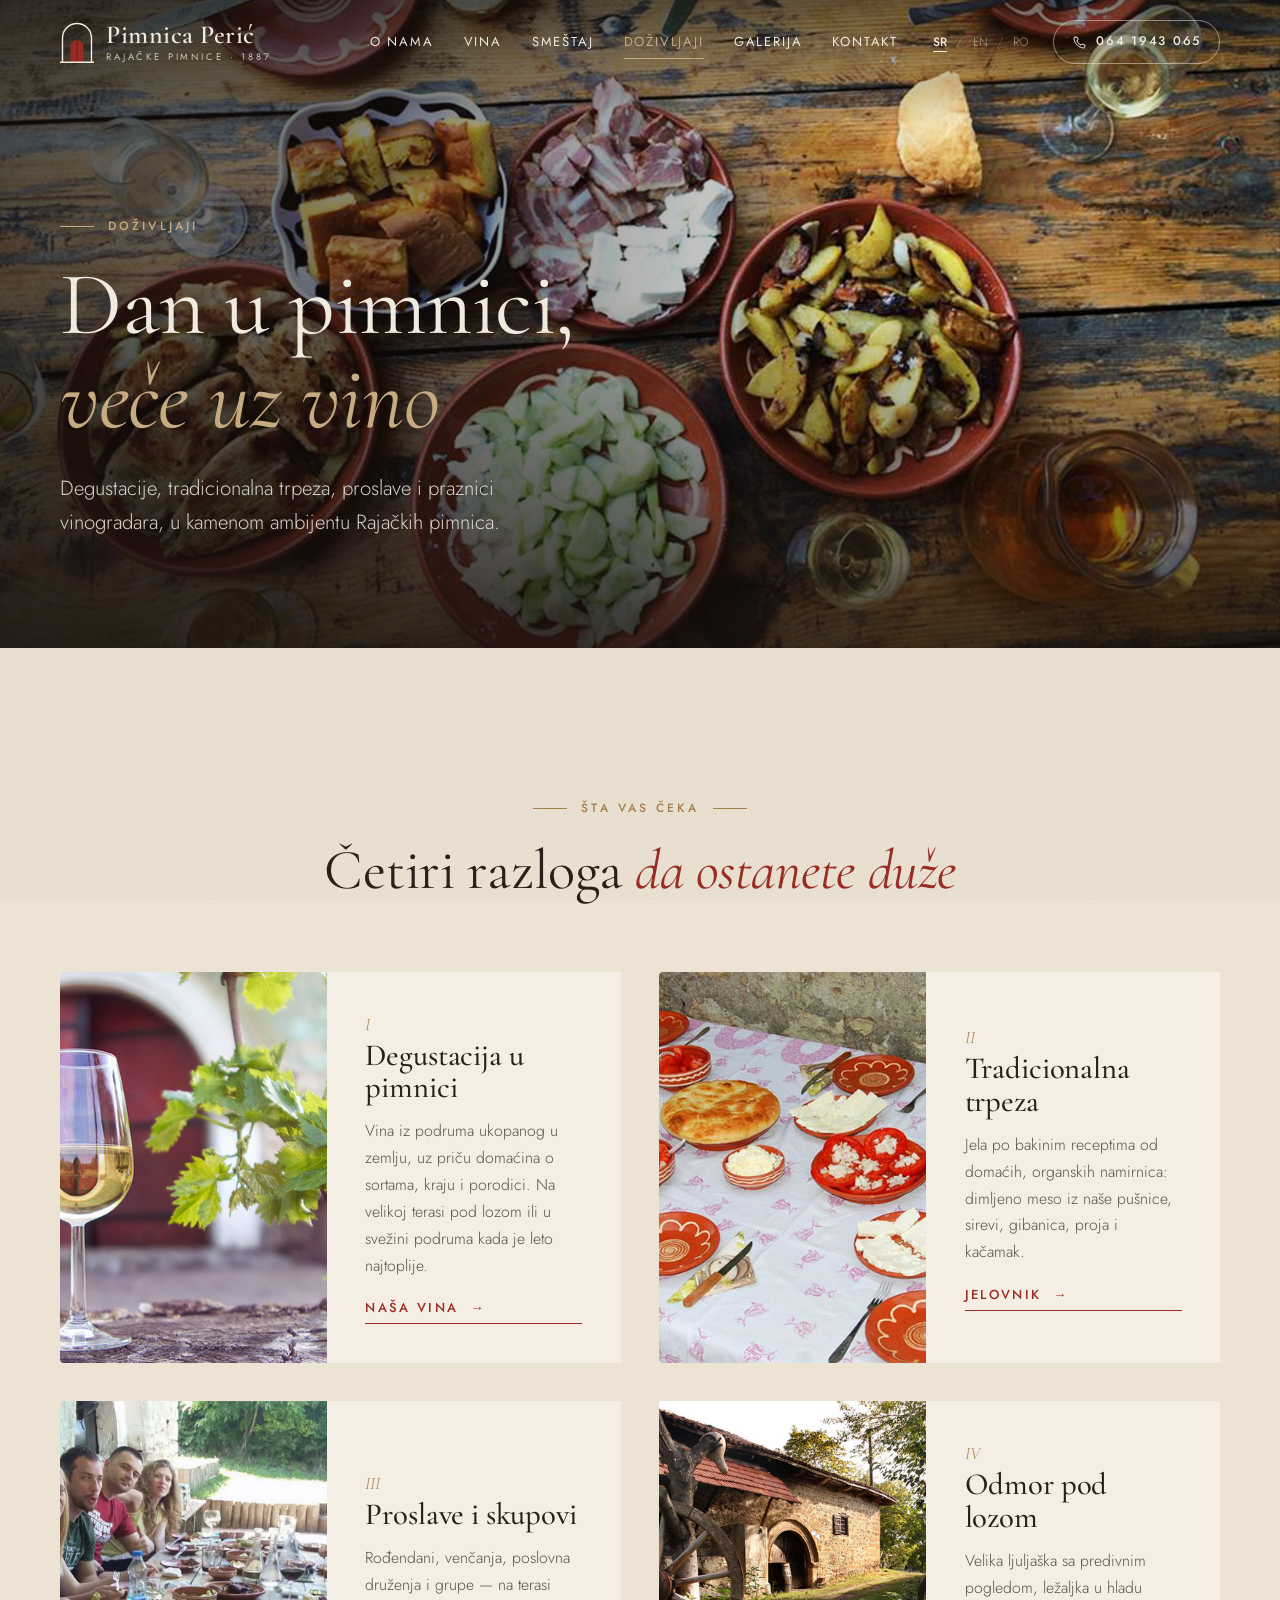
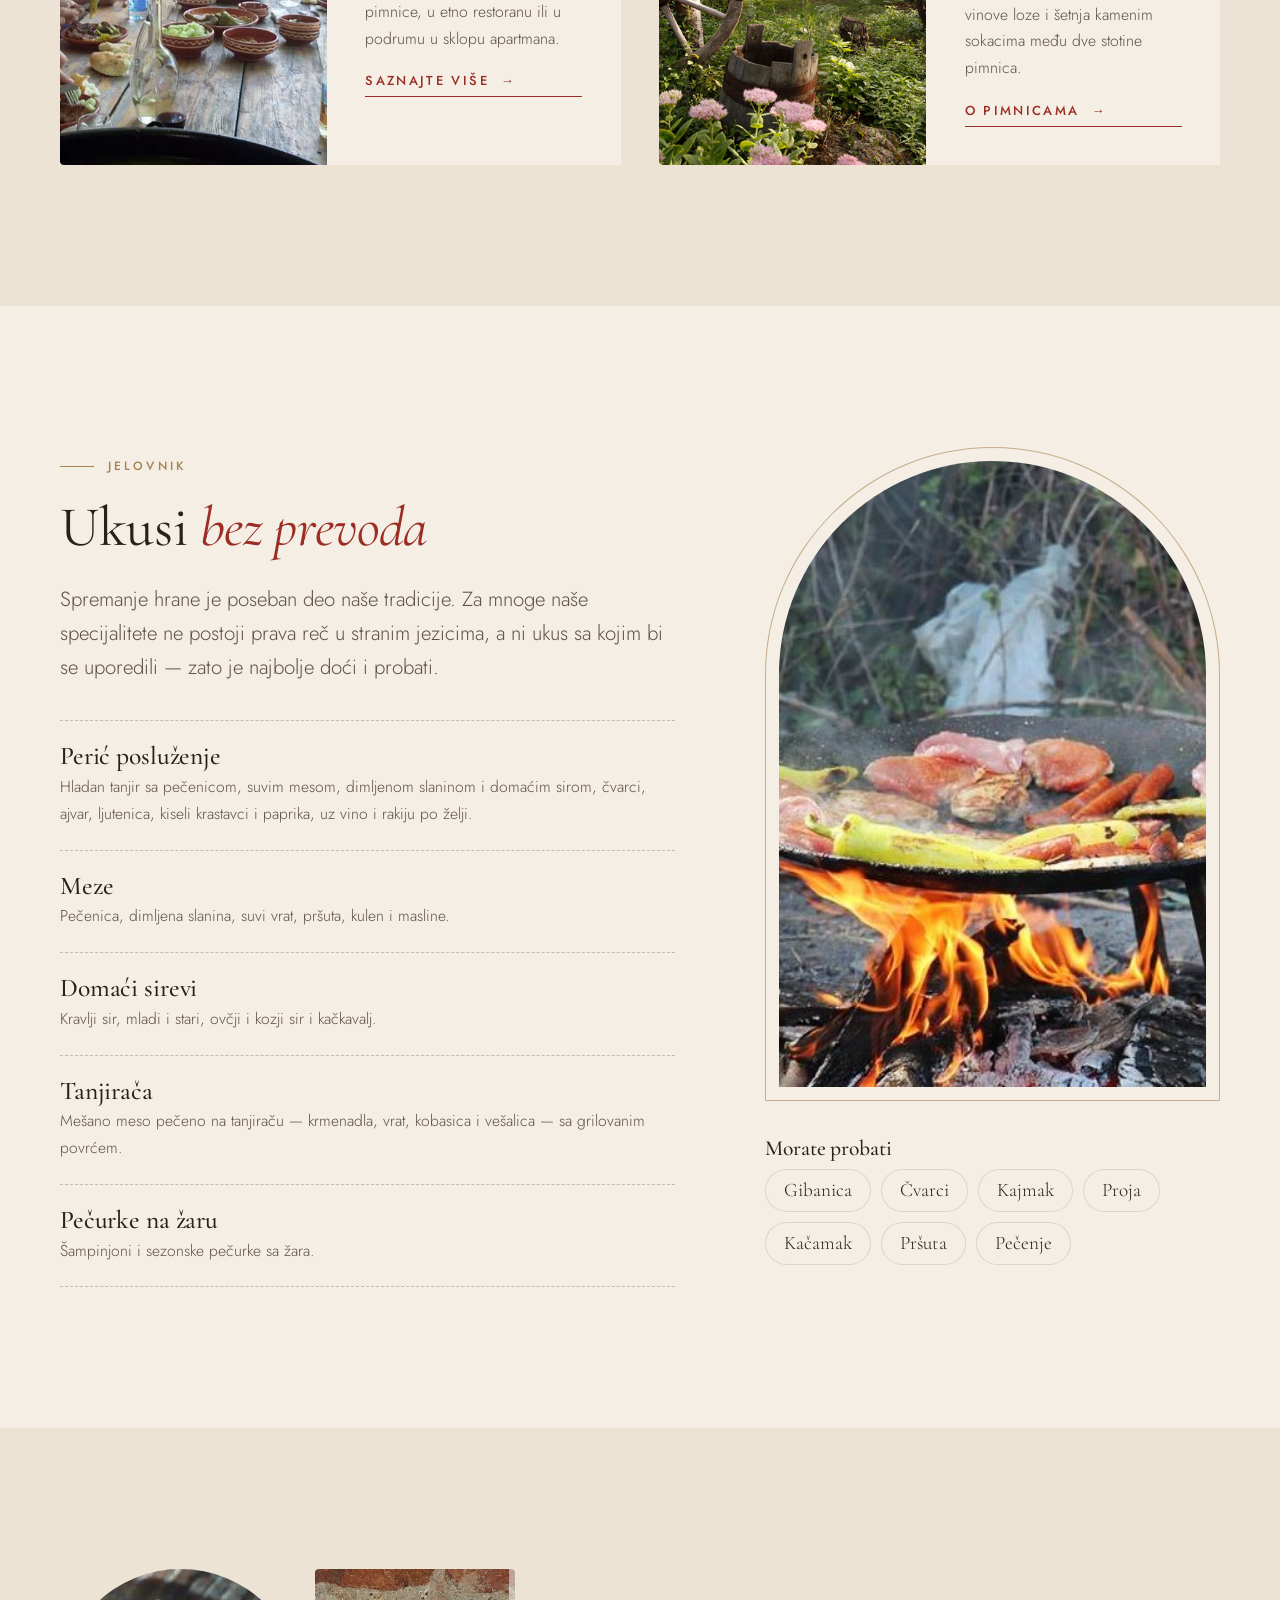
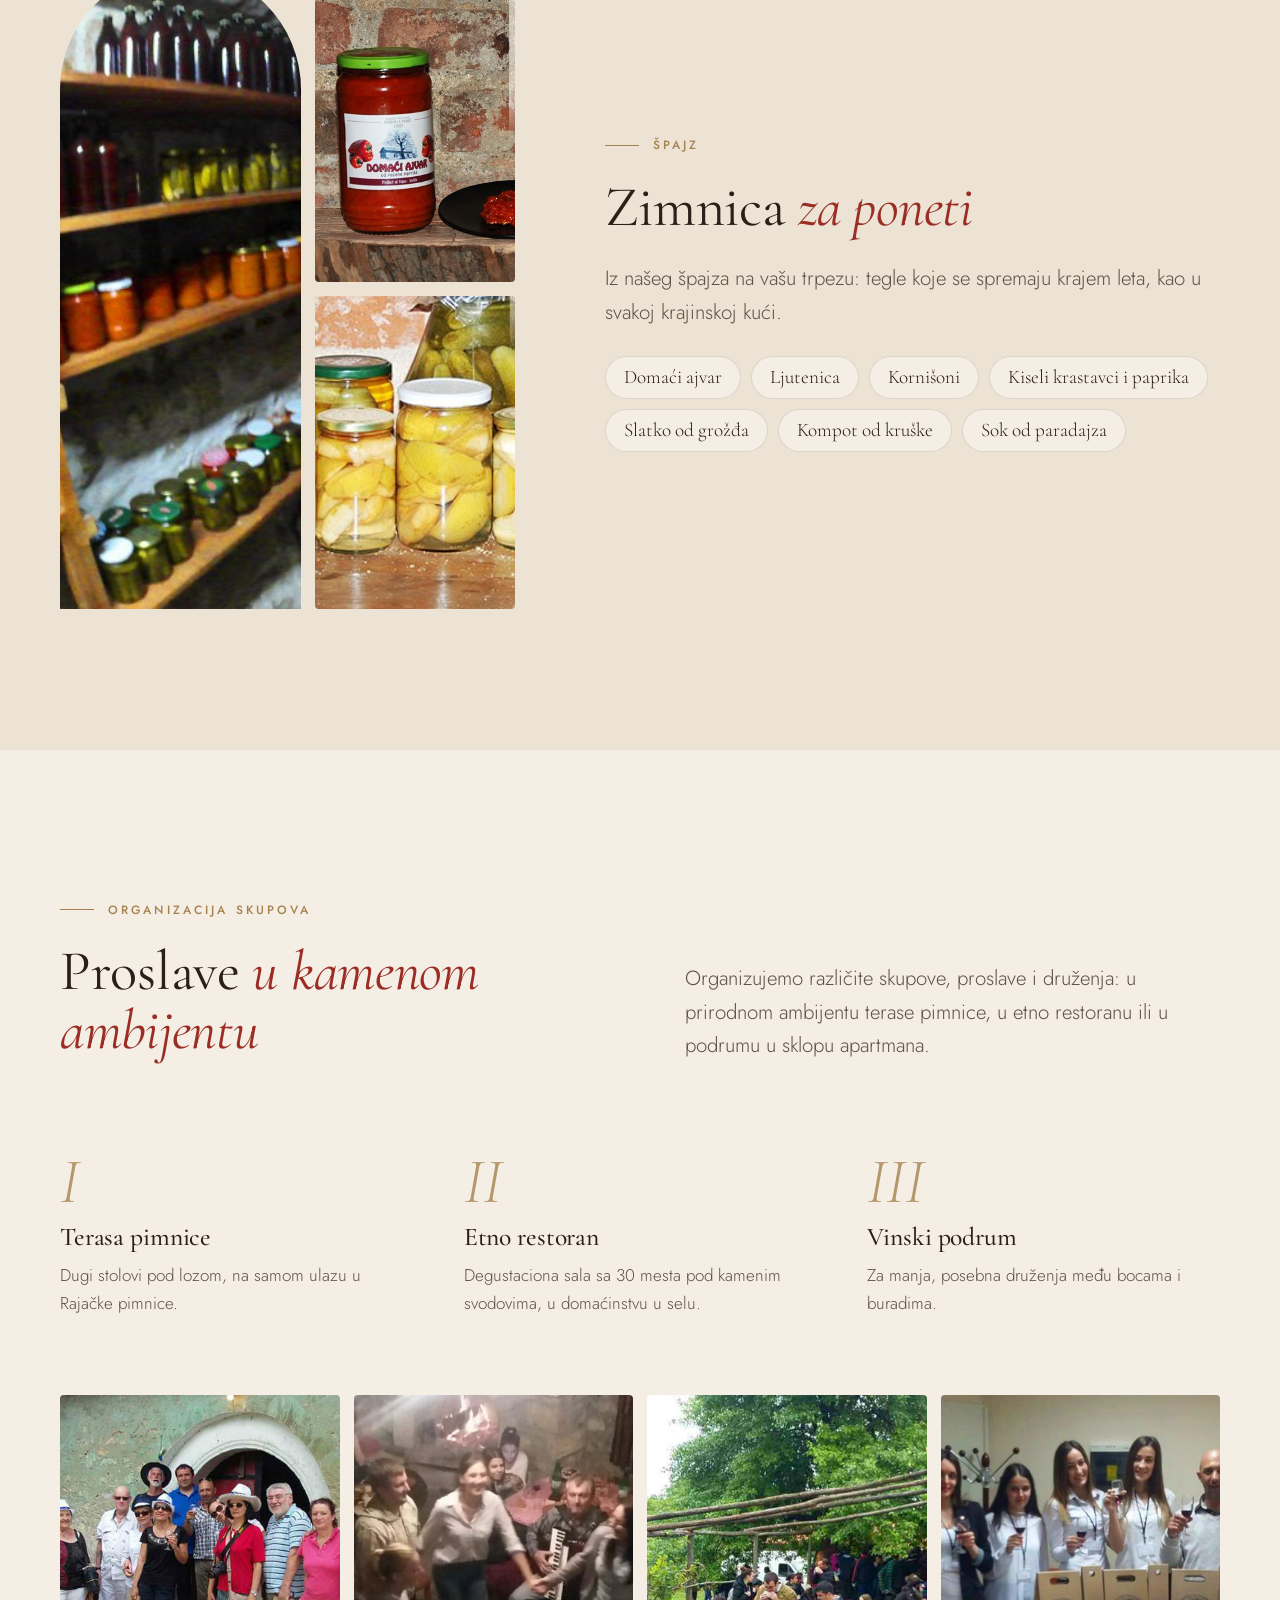
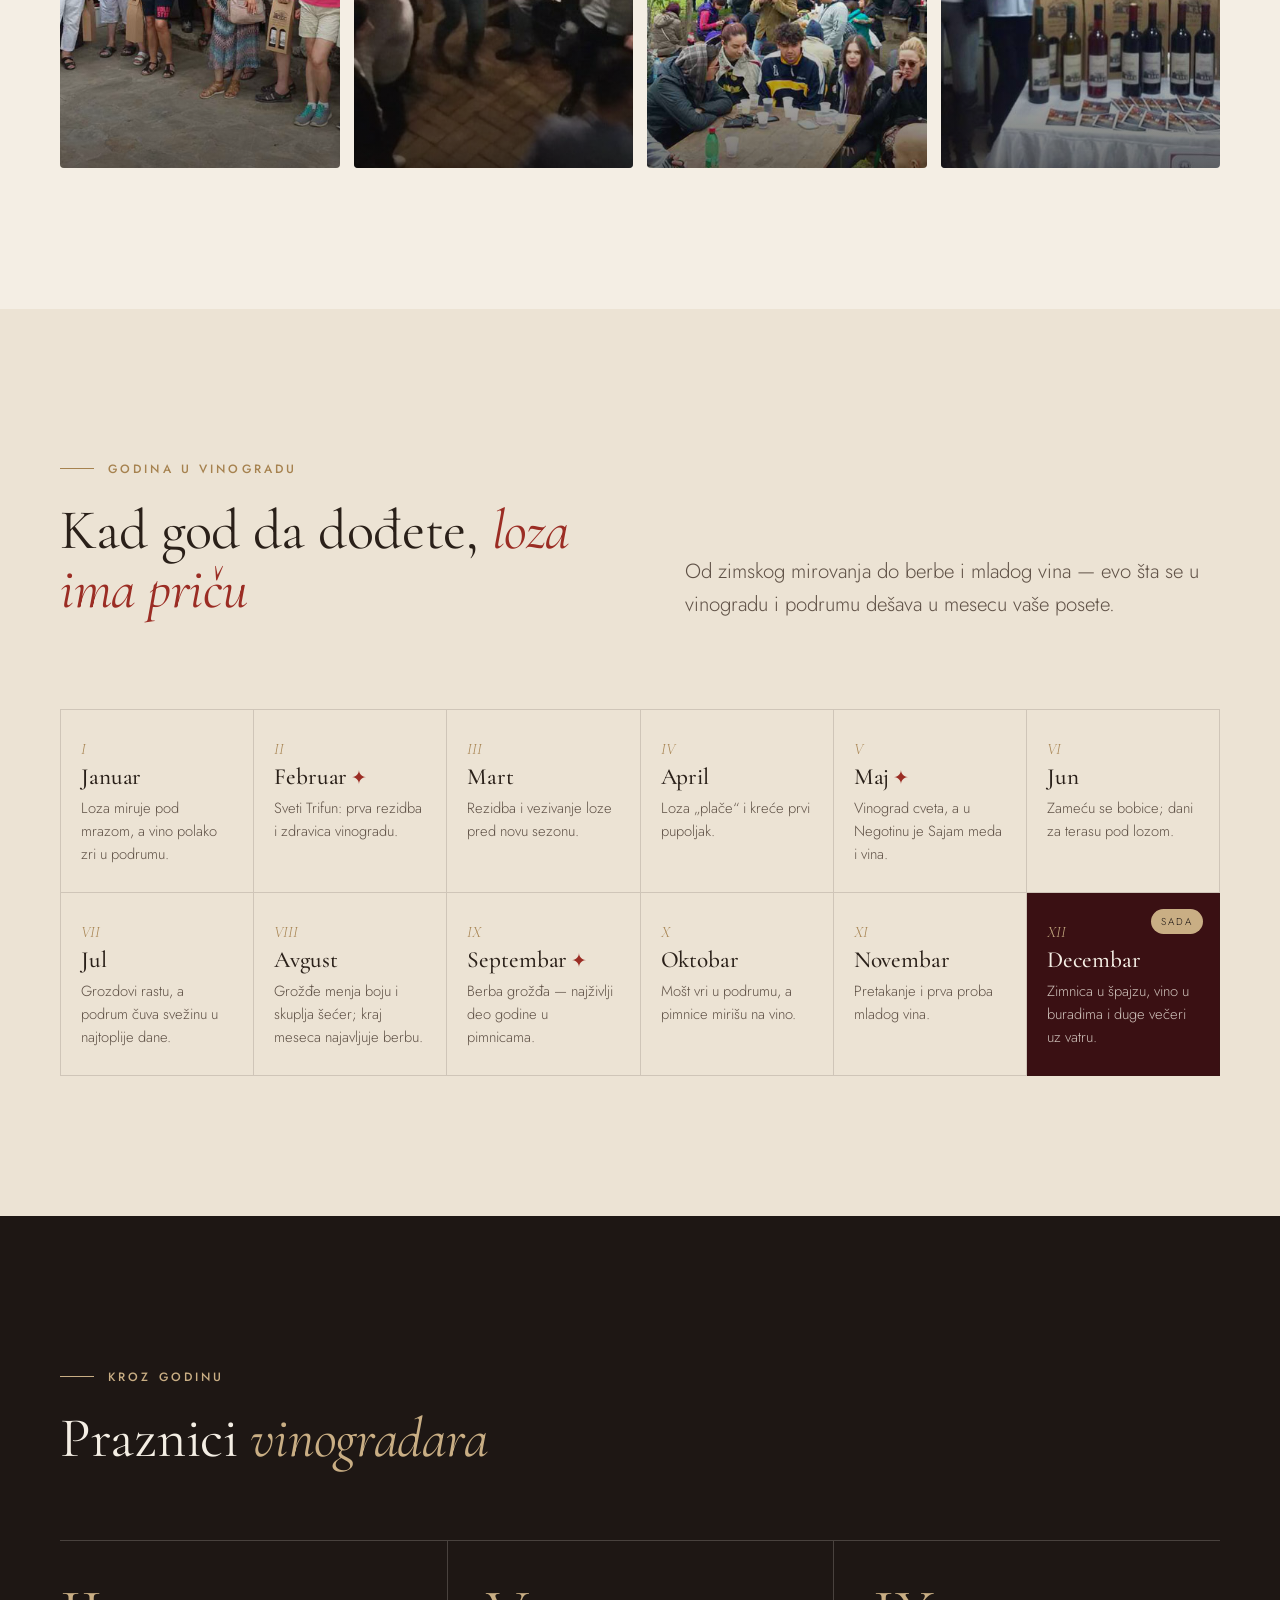
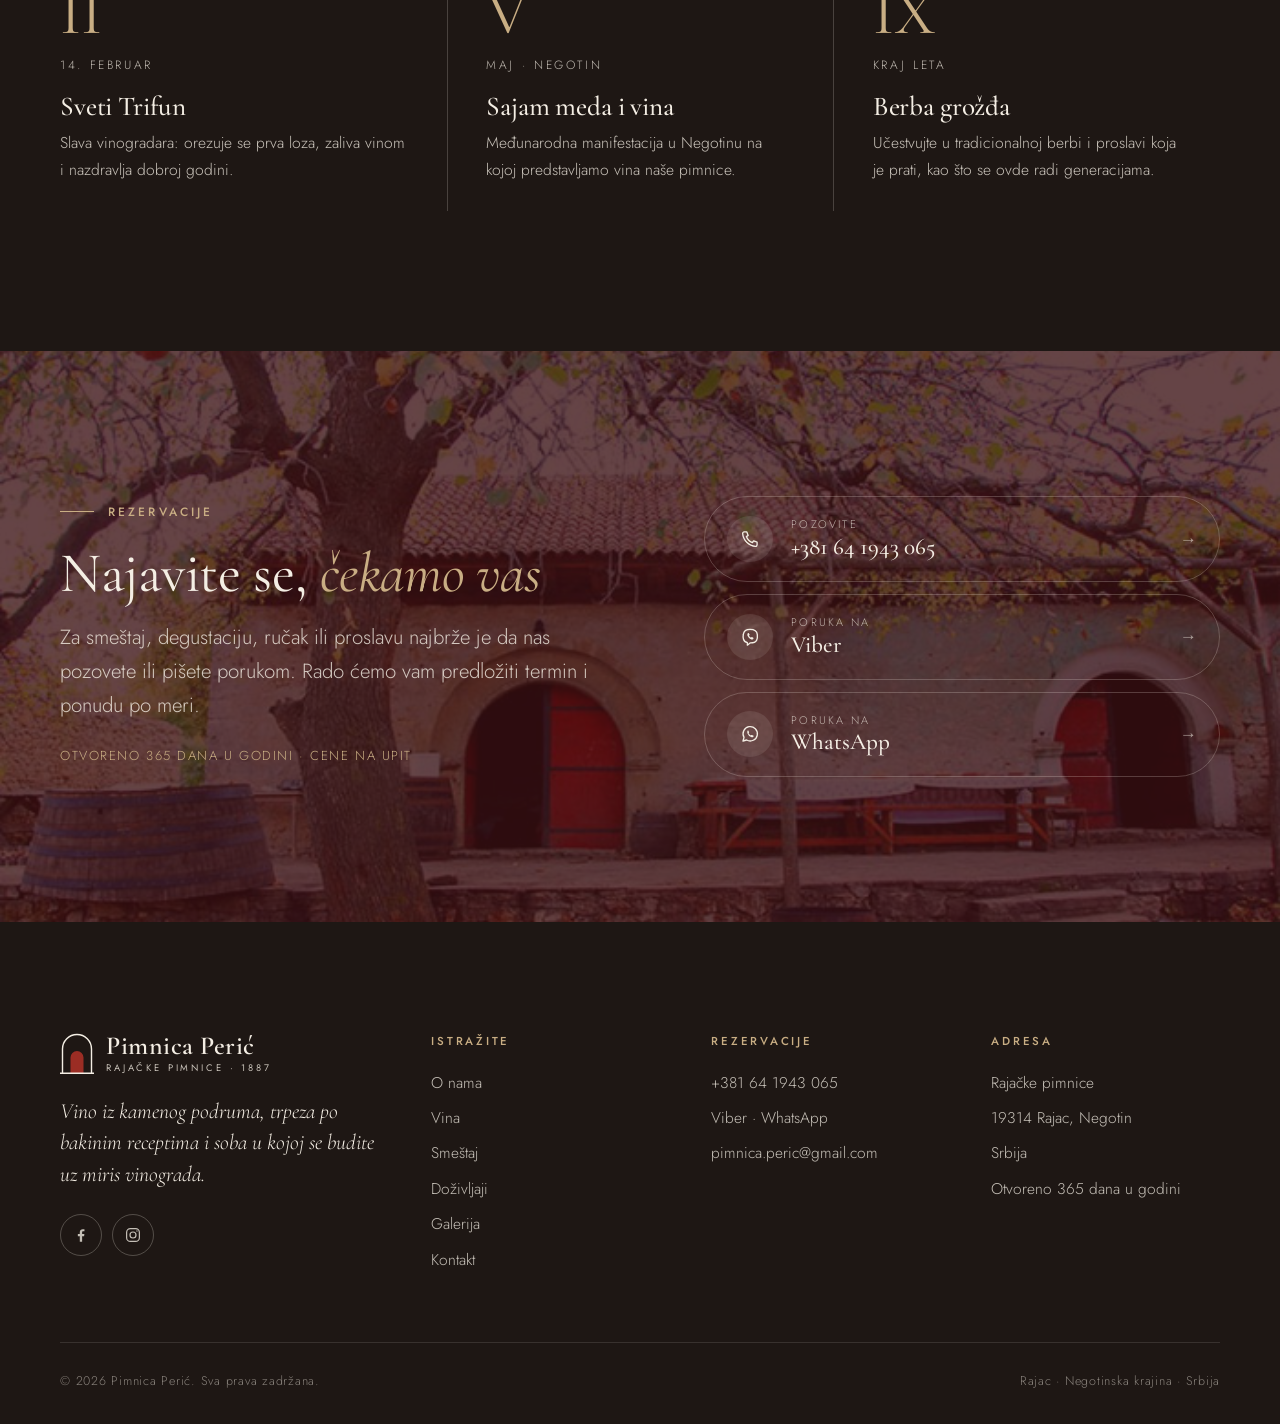
==== dozivljaji.html @ 25c51761 "Add files via upload" ====
<!doctype html>
<html lang="sr-Latn">
<head>
<meta charset="utf-8">
<meta name="robots" content="noindex, nofollow">
<meta name="viewport" content="width=device-width, initial-scale=1">
<title data-i="t.exp">Doživljaji — Pimnica Perić | Degustacije, trpeza i proslave</title>
<meta name="description" content="Degustacije vina u Rajačkim pimnicama, tradicionalna jela po bakinim receptima, domaća zimnica, proslave i praznici vinogradara u pimnici Perić.">
<link rel="icon" href="favicon.svg" type="image/svg+xml">
<link rel="preconnect" href="https://fonts.googleapis.com">
<link rel="preconnect" href="https://fonts.gstatic.com" crossorigin>
<link href="https://fonts.googleapis.com/css2?family=Cormorant+Garamond:ital,wght@0,400;0,500;0,600;1,400;1,500&family=Jost:wght@300;400;500&display=swap" rel="stylesheet">
<link rel="stylesheet" href="style.css">
</head>
<body>
<!-- @header -->
<script>try{if(!sessionStorage.getItem('pp-intro')&&!/[?&]shot\b/.test(location.search)&&!matchMedia('(prefers-reduced-motion: reduce)').matches){document.documentElement.classList.add('intro');sessionStorage.setItem('pp-intro','1')}}catch(e){}</script>
<div class="intro-screen" aria-hidden="true">
  <div class="intro-mark">
    <div class="intro-door"><span class="leaf l"></span><span class="leaf r"></span></div>
    <svg class="intro-arch" viewBox="0 0 190 240"><path pathLength="1" d="M8 240V103a87 87 0 0 1 174 0v137"/><line pathLength="1" x1="-14" y1="240" x2="204" y2="240"/></svg>
  </div>
  <div class="intro-text"><b>Pimnica Perić</b><span>Rajac · 1887</span></div>
</div>
<header class="site-header" id="top">
  <div class="wrap header-inner">
    <a class="logo" href="index.html" aria-label="Pimnica Perić">
      <svg viewBox="0 0 34 42" aria-hidden="true"><path d="M2.5 41V17a14.5 14.5 0 0 1 29 0v24" fill="none" stroke="currentColor" stroke-width="1.4"/><path d="M10.5 41V25.5a6.5 6.5 0 0 1 13 0V41Z" fill="#9B2D24"/><path d="M17 19v22" stroke="#3A1013" stroke-width=".8" opacity=".6"/><path d="M0 41.3h34" stroke="currentColor" stroke-width="1.4"/></svg>
      <span class="logo-text"><span class="logo-name">Pimnica Perić</span><span class="logo-sub" data-i="logo.sub">Rajačke pimnice · 1887</span></span>
    </a>
    <nav class="nav" id="nav" aria-label="Glavna navigacija">
      <a href="o-nama.html" data-i="nav.about">O nama</a>
      <a href="vina.html" data-i="nav.wines">Vina</a>
      <a href="smestaj.html" data-i="nav.stay">Smeštaj</a>
      <a href="dozivljaji.html" aria-current="page" data-i="nav.exp">Doživljaji</a>
      <a href="galerija.html" data-i="nav.gallery">Galerija</a>
      <a href="kontakt.html" data-i="nav.contact">Kontakt</a>
    </nav>
    <div class="header-tools">
      <div class="lang" role="group" aria-label="Jezik / Language / Limba">
        <button type="button" data-lang="sr" aria-pressed="true">SR</button><span>/</span><button type="button" data-lang="en" aria-pressed="false">EN</button><span>/</span><button type="button" data-lang="ro" aria-pressed="false">RO</button>
      </div>
      <a class="header-call" href="tel:+381641943065"><svg aria-hidden="true"><use href="icons.svg#phone"/></svg><span class="txt">064 1943 065</span></a>
    </div>
    <button class="burger" type="button" aria-label="Meni" aria-expanded="false" aria-controls="nav"><span></span></button>
  </div>
</header>
<!-- /@header -->

<main>
  <section class="hero page-hero">
    <div class="hero-media"><img src="trpeza.jpg" alt="Trpeza sa domaćim jelima na drvenom stolu" data-i-alt="alt.table"></div>
    <div class="wrap hero-content">
      <span class="eyebrow" data-i="d.eyebrow">Doživljaji</span>
      <h1 data-i="d.title">Dan u pimnici, <em>veče uz vino</em></h1>
      <p class="lead" data-i="d.lead">Degustacije, tradicionalna trpeza, proslave i praznici vinogradara, u kamenom ambijentu Rajačkih pimnica.</p>
    </div>
  </section>

  <!-- četiri doživljaja -->
  <section class="section bg-paper">
    <div class="wrap">
      <div class="section-head center reveal">
        <span class="eyebrow center" data-i="d.x.eyebrow">Šta vas čeka</span>
        <h2 data-i="d.x.title">Četiri razloga <em>da ostanete duže</em></h2>
      </div>
      <div class="exp-grid">
        <article class="exp reveal">
          <div class="img-card"><img src="galerija-08.jpg" alt="Čaša belog vina ispred crvenih vrata pimnice" data-i-alt="alt.glass" loading="lazy"></div>
          <div class="exp-body">
            <span class="room-num">I</span>
            <h3 data-i="d.e1.t">Degustacija u pimnici</h3>
            <p data-i="d.e1.d">Vina iz podruma ukopanog u zemlju, uz priču domaćina o sortama, kraju i porodici. Na velikoj terasi pod lozom ili u svežini podruma kada je leto najtoplije.</p>
            <a class="link-arrow" href="vina.html" data-i="d.e1.l">Naša vina</a>
          </div>
        </article>
        <article class="exp reveal d1">
          <div class="img-card"><img src="galerija-04.jpg" alt="Sto sa domaćim specijalitetima" data-i-alt="alt.table" loading="lazy"></div>
          <div class="exp-body">
            <span class="room-num">II</span>
            <h3 data-i="d.e2.t">Tradicionalna trpeza</h3>
            <p data-i="d.e2.d">Jela po bakinim receptima od domaćih, organskih namirnica: dimljeno meso iz naše pušnice, sirevi, gibanica, proja i kačamak.</p>
            <a class="link-arrow" href="#trpeza" data-i="d.e2.l">Jelovnik</a>
          </div>
        </article>
        <article class="exp reveal">
          <div class="img-card"><img src="skupovi-06.jpg" alt="Društvo za dugim stolom u pimnici" data-i-alt="alt.group" loading="lazy"></div>
          <div class="exp-body">
            <span class="room-num">III</span>
            <h3 data-i="d.e3.t">Proslave i skupovi</h3>
            <p data-i="d.e3.d">Rođendani, venčanja, poslovna druženja i grupe — na terasi pimnice, u etno restoranu ili u podrumu u sklopu apartmana.</p>
            <a class="link-arrow" href="#skupovi" data-i="d.e3.l">Saznajte više</a>
          </div>
        </article>
        <article class="exp reveal d1">
          <div class="img-card"><img src="pimnice-08.jpg" alt="Staro točko ispred kamene pimnice" data-i-alt="alt.pim8" loading="lazy"></div>
          <div class="exp-body">
            <span class="room-num">IV</span>
            <h3 data-i="d.e4.t">Odmor pod lozom</h3>
            <p data-i="d.e4.d">Velika ljuljaška sa predivnim pogledom, ležaljka u hladu vinove loze i šetnja kamenim sokacima među dve stotine pimnica.</p>
            <a class="link-arrow" href="o-nama.html#pimnice" data-i="d.e4.l">O pimnicama</a>
          </div>
        </article>
      </div>
    </div>
  </section>

  <!-- jelovnik -->
  <section class="section" id="trpeza">
    <div class="wrap split wide-left" style="align-items:start">
      <div class="reveal">
        <span class="eyebrow" data-i="d.m.eyebrow">Jelovnik</span>
        <h2 data-i="d.m.title">Ukusi <em>bez prevoda</em></h2>
        <p class="lead" data-i="d.m.lead">Spremanje hrane je poseban deo naše tradicije. Za mnoge naše specijalitete ne postoji prava reč u stranim jezicima, a ni ukus sa kojim bi se uporedili — zato je najbolje doći i probati.</p>
        <div class="menu-list" style="margin-top: 36px">
          <div class="menu-item"><h4 data-i="d.m1.t">Perić posluženje</h4><p data-i="d.m1.d">Hladan tanjir sa pečenicom, suvim mesom, dimljenom slaninom i domaćim sirom, čvarci, ajvar, ljutenica, kiseli krastavci i paprika, uz vino i rakiju po želji.</p></div>
          <div class="menu-item"><h4 data-i="d.m2.t">Meze</h4><p data-i="d.m2.d">Pečenica, dimljena slanina, suvi vrat, pršuta, kulen i masline.</p></div>
          <div class="menu-item"><h4 data-i="d.m3.t">Domaći sirevi</h4><p data-i="d.m3.d">Kravlji sir, mladi i stari, ovčji i kozji sir i kačkavalj.</p></div>
          <div class="menu-item"><h4 data-i="d.m4.t">Tanjirača</h4><p data-i="d.m4.d">Mešano meso pečeno na tanjiraču — krmenadla, vrat, kobasica i vešalica — sa grilovanim povrćem.</p></div>
          <div class="menu-item"><h4 data-i="d.m5.t">Pečurke na žaru</h4><p data-i="d.m5.d">Šampinjoni i sezonske pečurke sa žara.</p></div>
        </div>
      </div>
      <div class="reveal d1">
        <div class="arch-frame"><div class="arch ratio-tall"><img src="jelo-tanjiraca.jpg" alt="Meso na tanjiraču iznad vatre" data-i-alt="alt.tanj" loading="lazy"></div></div>
        <h4 style="margin-top: 36px" data-i="d.must">Morate probati</h4>
        <div class="chips">
          <span class="chip">Gibanica</span><span class="chip">Čvarci</span><span class="chip">Kajmak</span><span class="chip">Proja</span><span class="chip">Kačamak</span><span class="chip">Pršuta</span><span class="chip" data-i="d.roast">Pečenje</span>
        </div>
      </div>
    </div>
  </section>

  <!-- špajz -->
  <section class="section bg-paper" id="spajz">
    <div class="wrap split wide-right">
      <div class="mosaic reveal">
        <div class="arch"><img src="spajz.jpg" alt="Police špajza sa teglama zimnice" data-i-alt="alt.spajz" loading="lazy"></div>
        <div class="img-card"><img src="ajvar.jpg" alt="Tegla domaćeg ajvara" data-i-alt="alt.ajvar" loading="lazy"></div>
        <div class="img-card"><img src="zimnica.jpg" alt="Tegle zimnice" data-i-alt="alt.zimnica" loading="lazy" style="object-position: 30% center"></div>
      </div>
      <div class="reveal d1">
        <span class="eyebrow" data-i="d.s.eyebrow">Špajz</span>
        <h2 data-i="d.s.title">Zimnica <em>za poneti</em></h2>
        <p class="lead" data-i="d.s.lead">Iz našeg špajza na vašu trpezu: tegle koje se spremaju krajem leta, kao u svakoj krajinskoj kući.</p>
        <div class="chips" style="margin-top: 26px">
          <span class="chip" data-i="d.z1">Domaći ajvar</span>
          <span class="chip" data-i="d.z2">Ljutenica</span>
          <span class="chip" data-i="d.z3">Kornišoni</span>
          <span class="chip" data-i="d.z4">Kiseli krastavci i paprika</span>
          <span class="chip" data-i="d.z5">Slatko od grožđa</span>
          <span class="chip" data-i="d.z6">Kompot od kruške</span>
          <span class="chip" data-i="d.z7">Sok od paradajza</span>
        </div>
      </div>
    </div>
  </section>

  <!-- skupovi -->
  <section class="section" id="skupovi">
    <div class="wrap">
      <div class="split" style="align-items:end; margin-bottom: clamp(44px,5vw,70px)">
        <div class="reveal">
          <span class="eyebrow" data-i="d.k.eyebrow">Organizacija skupova</span>
          <h2 data-i="d.k.title">Proslave <em>u kamenom ambijentu</em></h2>
        </div>
        <p class="lead reveal d1" data-i="d.k.lead">Organizujemo različite skupove, proslave i druženja: u prirodnom ambijentu terase pimnice, u etno restoranu ili u podrumu u sklopu apartmana.</p>
      </div>
      <div class="reasons">
        <div class="reason reveal"><div class="n">I</div><h4 data-i="d.k1.t">Terasa pimnice</h4><p data-i="d.k1.d">Dugi stolovi pod lozom, na samom ulazu u Rajačke pimnice.</p></div>
        <div class="reason reveal d1"><div class="n">II</div><h4 data-i="d.k2.t">Etno restoran</h4><p data-i="d.k2.d">Degustaciona sala sa 30 mesta pod kamenim svodovima, u domaćinstvu u selu.</p></div>
        <div class="reason reveal d2"><div class="n">III</div><h4 data-i="d.k3.t">Vinski podrum</h4><p data-i="d.k3.d">Za manja, posebna druženja među bocama i buradima.</p></div>
      </div>
      <div class="dish-grid strip4 reveal" style="margin-top: clamp(50px,6vw,80px)">
        <div class="dish"><div class="img-card"><img src="skupovi-03.jpg" alt="Grupa gostiju ispred pimnice" data-i-alt="alt.group" loading="lazy"></div></div>
        <div class="dish"><div class="img-card"><img src="skupovi-04.jpg" alt="Veselje uz muziku" data-i-alt="alt.music" loading="lazy"></div></div>
        <div class="dish"><div class="img-card"><img src="skupovi-05.jpg" alt="Druženje u dvorištu pimnice" data-i-alt="alt.group" loading="lazy"></div></div>
        <div class="dish"><div class="img-card"><img src="galerija-11.jpg" alt="Prezentacija vina pimnice Perić" data-i-alt="alt.promo" loading="lazy"></div></div>
      </div>
    </div>
  </section>

  <!-- godina u vinogradu -->
  <section class="section bg-paper" id="godina">
    <div class="wrap">
      <div class="split" style="align-items:end; margin-bottom: clamp(40px,5vw,64px)">
        <div class="reveal">
          <span class="eyebrow" data-i="y.eyebrow">Godina u vinogradu</span>
          <h2 data-i="y.title">Kad god da dođete, <em>loza ima priču</em></h2>
        </div>
        <p class="lead reveal d1" data-i="y.lead">Od zimskog mirovanja do berbe i mladog vina — evo šta se u vinogradu i podrumu dešava u mesecu vaše posete.</p>
      </div>
      <ol class="year reveal" style="list-style:none; margin:0; padding:0">
        <li class="month" data-m="1"><span class="m-num">I</span><i class="now-tag" data-i="y.now">Sada</i><h4 data-i="y.m1">Januar</h4><p data-i="y.t1">Loza miruje pod mrazom, a vino polako zri u podrumu.</p></li>
        <li class="month fest" data-m="2"><span class="m-num">II</span><i class="now-tag" data-i="y.now">Sada</i><h4 data-i="y.m2">Februar</h4><p data-i="y.t2">Sveti Trifun: prva rezidba i zdravica vinogradu.</p></li>
        <li class="month" data-m="3"><span class="m-num">III</span><i class="now-tag" data-i="y.now">Sada</i><h4 data-i="y.m3">Mart</h4><p data-i="y.t3">Rezidba i vezivanje loze pred novu sezonu.</p></li>
        <li class="month" data-m="4"><span class="m-num">IV</span><i class="now-tag" data-i="y.now">Sada</i><h4 data-i="y.m4">April</h4><p data-i="y.t4">Loza „plače“ i kreće prvi pupoljak.</p></li>
        <li class="month fest" data-m="5"><span class="m-num">V</span><i class="now-tag" data-i="y.now">Sada</i><h4 data-i="y.m5">Maj</h4><p data-i="y.t5">Vinograd cveta, a u Negotinu je Sajam meda i vina.</p></li>
        <li class="month" data-m="6"><span class="m-num">VI</span><i class="now-tag" data-i="y.now">Sada</i><h4 data-i="y.m6">Jun</h4><p data-i="y.t6">Zameću se bobice; dani za terasu pod lozom.</p></li>
        <li class="month" data-m="7"><span class="m-num">VII</span><i class="now-tag" data-i="y.now">Sada</i><h4 data-i="y.m7">Jul</h4><p data-i="y.t7">Grozdovi rastu, a podrum čuva svežinu u najtoplije dane.</p></li>
        <li class="month" data-m="8"><span class="m-num">VIII</span><i class="now-tag" data-i="y.now">Sada</i><h4 data-i="y.m8">Avgust</h4><p data-i="y.t8">Grožđe menja boju i skuplja šećer; kraj meseca najavljuje berbu.</p></li>
        <li class="month fest" data-m="9"><span class="m-num">IX</span><i class="now-tag" data-i="y.now">Sada</i><h4 data-i="y.m9">Septembar</h4><p data-i="y.t9">Berba grožđa — najživlji deo godine u pimnicama.</p></li>
        <li class="month" data-m="10"><span class="m-num">X</span><i class="now-tag" data-i="y.now">Sada</i><h4 data-i="y.m10">Oktobar</h4><p data-i="y.t10">Mošt vri u podrumu, a pimnice mirišu na vino.</p></li>
        <li class="month" data-m="11"><span class="m-num">XI</span><i class="now-tag" data-i="y.now">Sada</i><h4 data-i="y.m11">Novembar</h4><p data-i="y.t11">Pretakanje i prva proba mladog vina.</p></li>
        <li class="month" data-m="12"><span class="m-num">XII</span><i class="now-tag" data-i="y.now">Sada</i><h4 data-i="y.m12">Decembar</h4><p data-i="y.t12">Zimnica u špajzu, vino u buradima i duge večeri uz vatru.</p></li>
      </ol>
    </div>
  </section>

  <!-- kalendar -->
  <section class="section bg-night on-dark">
    <div class="wrap">
      <div class="section-head reveal">
        <span class="eyebrow" data-i="c.eyebrow">Kroz godinu</span>
        <h2 data-i="c.title">Praznici <em>vinogradara</em></h2>
      </div>
      <div class="calendar reveal d1">
        <div class="cal-item"><div class="cal-date">II</div><span class="cal-month" data-i="c.m1">14. februar</span><h4 data-i="c.t1">Sveti Trifun</h4><p data-i="c.d1">Slava vinogradara: orezuje se prva loza, zaliva vinom i nazdravlja dobroj godini.</p></div>
        <div class="cal-item"><div class="cal-date">V</div><span class="cal-month" data-i="c.m2">Maj · Negotin</span><h4 data-i="c.t2">Sajam meda i vina</h4><p data-i="c.d2">Međunarodna manifestacija u Negotinu na kojoj predstavljamo vina naše pimnice.</p></div>
        <div class="cal-item"><div class="cal-date">IX</div><span class="cal-month" data-i="c.m3">Kraj leta</span><h4 data-i="c.t3">Berba grožđa</h4><p data-i="c.d3">Učestvujte u tradicionalnoj berbi i proslavi koja je prati, kao što se ovde radi generacijama.</p></div>
      </div>
    </div>
  </section>

  <section class="section cta on-dark" id="rezervacija">
    <div class="cta-bg"><img src="galerija-03.jpg" alt="" loading="lazy"></div>
    <div class="wrap cta-inner">
      <div class="reveal">
        <span class="eyebrow" data-i="r.eyebrow">Rezervacije</span>
        <h2 data-i="r.title">Najavite se, <em>čekamo vas</em></h2>
        <p class="lead" data-i="r.lead">Za smeštaj, degustaciju, ručak ili proslavu najbrže je da nas pozovete ili pišete porukom. Rado ćemo vam predložiti termin i ponudu po meri.</p>
        <p class="note" data-i="r.note">Otvoreno 365 dana u godini · Cene na upit</p>
      </div>
      <div class="contact-cards reveal d1">
        <a class="ccard" href="tel:+381641943065"><span class="ic"><svg aria-hidden="true"><use href="icons.svg#phone"/></svg></span><span><small data-i="r.c1">Pozovite</small><b>+381 64 1943 065</b></span><span class="arr">→</span></a>
        <a class="ccard" href="viber://chat?number=%2B381641943065"><span class="ic"><svg aria-hidden="true"><use href="icons.svg#viber"/></svg></span><span><small data-i="r.c2">Poruka na</small><b>Viber</b></span><span class="arr">→</span></a>
        <a class="ccard" href="https://wa.me/381641943065" target="_blank" rel="noopener"><span class="ic"><svg aria-hidden="true"><use href="icons.svg#whatsapp"/></svg></span><span><small data-i="r.c2">Poruka na</small><b>WhatsApp</b></span><span class="arr">→</span></a>
      </div>
    </div>
  </section>
</main>

<!-- @footer -->
<footer class="site-footer">
  <div class="wrap">
    <div class="footer-top">
      <div>
        <a class="logo" href="index.html" aria-label="Pimnica Perić">
          <svg viewBox="0 0 34 42" aria-hidden="true"><path d="M2.5 41V17a14.5 14.5 0 0 1 29 0v24" fill="none" stroke="currentColor" stroke-width="1.4"/><path d="M10.5 41V25.5a6.5 6.5 0 0 1 13 0V41Z" fill="#9B2D24"/><path d="M0 41.3h34" stroke="currentColor" stroke-width="1.4"/></svg>
          <span class="logo-text"><span class="logo-name">Pimnica Perić</span><span class="logo-sub" data-i="logo.sub">Rajačke pimnice · 1887</span></span>
        </a>
        <p class="footer-claim" data-i="f.claim">Vino iz kamenog podruma, trpeza po bakinim receptima i soba u kojoj se budite uz miris vinograda.</p>
        <div class="socials">
          <a href="https://www.facebook.com/Rajačko-vinogorje-Pimnica-Perić-1439563833025537" target="_blank" rel="noopener" aria-label="Facebook"><svg aria-hidden="true"><use href="icons.svg#facebook"/></svg></a>
          <a href="https://www.instagram.com/pimnica_peric_zeljko/" target="_blank" rel="noopener" aria-label="Instagram"><svg aria-hidden="true"><use href="icons.svg#instagram"/></svg></a>
        </div>
      </div>
      <div>
        <h5 data-i="f.explore">Istražite</h5>
        <ul>
          <li><a href="o-nama.html" data-i="nav.about">O nama</a></li>
          <li><a href="vina.html" data-i="nav.wines">Vina</a></li>
          <li><a href="smestaj.html" data-i="nav.stay">Smeštaj</a></li>
          <li><a href="dozivljaji.html" data-i="nav.exp">Doživljaji</a></li>
          <li><a href="galerija.html" data-i="nav.gallery">Galerija</a></li>
          <li><a href="kontakt.html" data-i="nav.contact">Kontakt</a></li>
        </ul>
      </div>
      <div>
        <h5 data-i="f.book">Rezervacije</h5>
        <ul>
          <li><a href="tel:+381641943065">+381 64 1943 065</a></li>
          <li><a href="viber://chat?number=%2B381641943065">Viber</a> · <a href="https://wa.me/381641943065" target="_blank" rel="noopener">WhatsApp</a></li>
          <li><a href="mailto:pimnica.peric@gmail.com">pimnica.peric@gmail.com</a></li>
        </ul>
      </div>
      <div>
        <h5 data-i="f.address">Adresa</h5>
        <ul>
          <li data-i="f.addr1">Rajačke pimnice</li>
          <li>19314 Rajac, Negotin</li>
          <li data-i="f.country">Srbija</li>
          <li data-i="f.open">Otvoreno 365 dana u godini</li>
        </ul>
      </div>
    </div>
    <div class="footer-bottom">
      <span>© <span data-year>2026</span> Pimnica Perić. <span data-i="f.rights">Sva prava zadržana.</span></span>
      <span data-i="f.tag">Rajac · Negotinska krajina · Srbija</span>
    </div>
  </div>
</footer>

<div class="mobile-bar" aria-label="Brzi kontakt">
  <a href="tel:+381641943065"><svg aria-hidden="true"><use href="icons.svg#phone"/></svg><span data-i="m.call">Pozovi</span></a>
  <a href="viber://chat?number=%2B381641943065"><svg aria-hidden="true"><use href="icons.svg#viber"/></svg>Viber</a>
  <a href="https://wa.me/381641943065" target="_blank" rel="noopener"><svg aria-hidden="true"><use href="icons.svg#whatsapp"/></svg>WhatsApp</a>
</div>
<!-- /@footer -->
<script src="i18n.js"></script>
<script src="app.js"></script>
</body>
</html>
---- style.css ----
/* =========================================================
   Pimnica Perić — "Kamen i zemlja"
   Topla rustična elegancija: krem, kamen, terakota, bordo.
   Motiv: kameni luk i crvena vrata pimnice.
   ========================================================= */

:root {
  --cream: #F4EEE4;
  --paper: #ECE3D4;
  --stone: #D9CDB9;
  --stone-dark: #B9A98F;
  --ink: #2A2019;
  --ink-soft: #5F5146;
  --ink-mute: #8A7B6D;
  --wine: #5E1A1F;
  --wine-deep: #3A1013;
  --door: #9B2D24;          /* crvena vrata pimnice */
  --terra: #B0592F;
  --gold: #A6824F;
  --gold-soft: #C9AE84;
  --moss: #56613F;
  --night: #1E1714;

  --serif: "Cormorant Garamond", "Cormorant", Georgia, "Times New Roman", serif;
  --sans: "Jost", "Helvetica Neue", Arial, sans-serif;

  --wrap: 1240px;
  --gutter: clamp(16px, 4vw, 40px);
  --radius: 4px;
  --ease: cubic-bezier(.22, .61, .36, 1);
  --header-h: 84px;
}

*, *::before, *::after { box-sizing: border-box; }
html { -webkit-text-size-adjust: 100%; scroll-behavior: smooth; }
body {
  margin: 0;
  background: var(--cream);
  color: var(--ink);
  font-family: var(--sans);
  font-weight: 300;
  font-size: 17px;
  line-height: 1.7;
  -webkit-font-smoothing: antialiased;
  overflow-x: hidden;
}
/* fina zrnasta tekstura papira / kamena */
body::before {
  content: "";
  position: fixed; inset: 0;
  pointer-events: none;
  z-index: 100;
  opacity: .07;
  mix-blend-mode: multiply;
  background-image: url("data:image/svg+xml,%3Csvg xmlns='http://www.w3.org/2000/svg' width='220' height='220'%3E%3Cfilter id='n'%3E%3CfeTurbulence type='fractalNoise' baseFrequency='.85' numOctaves='3' stitchTiles='stitch'/%3E%3CfeColorMatrix values='0 0 0 0 .3 0 0 0 0 .22 0 0 0 0 .15 0 0 0 1 0'/%3E%3C/filter%3E%3Crect width='100%25' height='100%25' filter='url(%23n)'/%3E%3C/svg%3E");
}

img { max-width: 100%; display: block; }
a { color: inherit; text-decoration: none; }
p { margin: 0 0 1.1em; }
ul { margin: 0; padding: 0; list-style: none; }
::selection { background: var(--door); color: var(--cream); }

.wrap { width: 100%; max-width: var(--wrap); margin: 0 auto; padding: 0 var(--gutter); }
.wrap-narrow { max-width: 860px; }

/* ---------- tipografija ---------- */
h1, h2, h3, h4 {
  font-family: var(--serif);
  font-weight: 500;
  line-height: 1.05;
  letter-spacing: -.005em;
  margin: 0 0 .45em;
  color: inherit;
}
h1 { font-size: clamp(2.9rem, 7vw, 6.2rem); font-weight: 400; }
h2 { font-size: clamp(2.2rem, 4.4vw, 3.6rem); font-weight: 400; }
h3 { font-size: clamp(1.6rem, 2.4vw, 2.1rem); }
h4 { font-size: 1.35rem; }
em, .it { font-family: var(--serif); font-style: italic; }
h1 em, h2 em { color: var(--door); font-weight: 400; }
.on-dark h1 em, .on-dark h2 em { color: var(--gold-soft); }

.eyebrow {
  display: inline-flex; align-items: center; gap: 14px;
  font-family: var(--sans);
  font-size: 12px; font-weight: 500;
  letter-spacing: .26em; text-transform: uppercase;
  color: var(--gold);
  margin-bottom: 22px;
}
.eyebrow::before { content: ""; width: 34px; height: 1px; background: currentColor; }
.eyebrow.center { justify-content: center; }
.eyebrow.center::after { content: ""; width: 34px; height: 1px; background: currentColor; }

.lead { font-size: clamp(1.1rem, 1.6vw, 1.3rem); line-height: 1.65; color: var(--ink-soft); }
.serif-lead { font-family: var(--serif); font-size: clamp(1.45rem, 2.4vw, 1.95rem); line-height: 1.4; color: var(--ink); font-weight: 400; }
.muted { color: var(--ink-soft); }
.center { text-align: center; }

/* ornament: linija + romb */
.ornament { display: flex; align-items: center; justify-content: center; gap: 14px; color: var(--gold); margin: 28px auto; }
.ornament::before, .ornament::after { content: ""; height: 1px; width: 64px; background: currentColor; opacity: .7; }
.ornament i { width: 7px; height: 7px; border: 1px solid currentColor; transform: rotate(45deg); }

/* ---------- dugmad ---------- */
.btn {
  display: inline-flex; align-items: center; justify-content: center; gap: 10px;
  padding: 15px 28px;
  font-family: var(--sans); font-size: 13px; font-weight: 500;
  letter-spacing: .18em; text-transform: uppercase;
  background: var(--door); color: var(--cream);
  border: 1px solid var(--door);
  border-radius: 999px;
  cursor: pointer;
  transition: background .35s var(--ease), color .35s var(--ease), border-color .35s var(--ease), transform .35s var(--ease);
}
.btn:hover { background: var(--wine); border-color: var(--wine); }
.btn svg { width: 17px; height: 17px; flex: none; }
.btn-ghost { background: transparent; color: var(--ink); border-color: rgba(42,32,25,.35); }
.btn-ghost:hover { background: var(--ink); color: var(--cream); border-color: var(--ink); }
.btn-light { background: var(--cream); color: var(--ink); border-color: var(--cream); }
.btn-light:hover { background: transparent; color: var(--cream); }
.btn-outline-light { background: transparent; color: var(--cream); border-color: rgba(244,238,228,.55); }
.btn-outline-light:hover { background: var(--cream); color: var(--ink); border-color: var(--cream); }

.link-arrow {
  display: inline-flex; align-items: center; gap: 12px;
  font-size: 13px; font-weight: 500; letter-spacing: .18em; text-transform: uppercase;
  color: var(--door);
  border-bottom: 1px solid currentColor; padding-bottom: 4px;
  transition: gap .35s var(--ease);
}
.link-arrow:hover { gap: 18px; }
.link-arrow::after { content: "→"; font-family: var(--sans); letter-spacing: 0; }

/* ---------- header ---------- */
.site-header {
  position: fixed; top: 0; left: 0; right: 0;
  z-index: 50;
  height: var(--header-h);
  color: var(--cream);
  transition: background .4s var(--ease), color .4s var(--ease), box-shadow .4s var(--ease), height .4s var(--ease);
}
.site-header::before {
  content: ""; position: absolute; inset: 0 0 -40px;
  background: linear-gradient(rgba(20,14,10,.55), transparent);
  pointer-events: none; transition: opacity .4s;
}
.site-header.is-solid {
  background: rgba(244,238,228,.94);
  -webkit-backdrop-filter: blur(10px); backdrop-filter: blur(10px);
  color: var(--ink);
  box-shadow: 0 1px 0 rgba(42,32,25,.1);
  --header-h: 70px;
}
.site-header.is-solid::before { opacity: 0; }
.header-inner { position: relative; height: 100%; display: flex; align-items: center; gap: 28px; }

.logo { display: flex; align-items: center; gap: 12px; line-height: 1; flex: none; }
.logo svg { width: 34px; height: 42px; flex: none; }
.logo-text { display: flex; flex-direction: column; gap: 5px; }
.logo-name { font-family: var(--serif); font-size: 26px; font-weight: 600; letter-spacing: .02em; }
.logo-sub { font-size: 9.5px; letter-spacing: .3em; text-transform: uppercase; opacity: .8; font-weight: 400; }

.nav { margin-left: auto; display: flex; align-items: center; gap: 30px; }
.nav a {
  position: relative;
  font-size: 13px; font-weight: 400; letter-spacing: .14em; text-transform: uppercase;
  padding: 6px 0;
}
.nav a::after {
  content: ""; position: absolute; left: 0; right: 0; bottom: 0; height: 1px;
  background: currentColor; transform: scaleX(0); transform-origin: left;
  transition: transform .4s var(--ease);
}
.nav a:hover::after, .nav a[aria-current="page"]::after { transform: scaleX(1); }
.nav a[aria-current="page"] { color: var(--gold-soft); }
.site-header.is-solid .nav a[aria-current="page"] { color: var(--door); }

.header-tools { display: flex; align-items: center; gap: 18px; }
.lang { display: flex; align-items: center; gap: 2px; font-size: 12px; letter-spacing: .12em; }
.lang button {
  background: none; border: 0; color: inherit; cursor: pointer;
  font: inherit; padding: 6px 7px; opacity: .55; transition: opacity .25s;
}
.lang button:hover { opacity: .9; }
.lang button[aria-pressed="true"] { opacity: 1; font-weight: 500; text-decoration: underline; text-underline-offset: 5px; }
.lang span { opacity: .35; }

.header-call {
  display: inline-flex; align-items: center; gap: 9px;
  font-size: 12.5px; font-weight: 500; letter-spacing: .14em; text-transform: uppercase;
  padding: 10px 18px; border-radius: 999px;
  border: 1px solid rgba(244,238,228,.5);
  transition: background .3s, color .3s, border-color .3s;
}
.header-call svg { width: 15px; height: 15px; }
.header-call:hover { background: var(--cream); color: var(--ink); border-color: var(--cream); }
.site-header.is-solid .header-call { border-color: var(--door); background: var(--door); color: var(--cream); }
.site-header.is-solid .header-call:hover { background: var(--wine); border-color: var(--wine); }

.burger {
  display: none; margin-left: auto;
  width: 44px; height: 44px; border: 0; background: none; color: inherit; cursor: pointer;
  position: relative;
}
.burger span, .burger::before, .burger::after {
  content: ""; position: absolute; left: 11px; right: 11px; height: 1.5px; background: currentColor;
  transition: transform .4s var(--ease), opacity .3s;
}
.burger::before { top: 15px; }
.burger span { top: 21px; }
.burger::after { top: 27px; }
.menu-open .burger::before { transform: translateY(6px) rotate(45deg); }
.menu-open .burger span { opacity: 0; }
.menu-open .burger::after { transform: translateY(-6px) rotate(-45deg); }

/* ---------- hero ---------- */
.hero {
  position: relative;
  min-height: min(100vh, 1080px); min-height: min(100svh, 1080px);
  display: flex; align-items: flex-end;
  color: var(--cream);
  overflow: hidden;
  background: var(--night);
}
.hero-media { position: absolute; inset: 0; }
.hero-media img {
  width: 100%; height: 100%; object-fit: cover;
  transform: scale(1.08);
  animation: heroZoom 18s var(--ease) forwards;
}
@keyframes heroZoom { to { transform: scale(1); } }
.hero::after {
  content: ""; position: absolute; inset: 0;
  background:
    linear-gradient(90deg, rgba(22,15,11,.72) 0%, rgba(22,15,11,.35) 45%, rgba(22,15,11,0) 75%),
    linear-gradient(0deg, rgba(22,15,11,.78) 0%, rgba(22,15,11,0) 55%);
}
.hero-content { position: relative; z-index: 2; width: 100%; padding-bottom: clamp(48px, 9vh, 110px); padding-top: 140px; }
.hero h1 { max-width: 11ch; margin-bottom: 26px; text-shadow: 0 2px 30px rgba(0,0,0,.25); }
.hero .lead { color: rgba(244,238,228,.88); max-width: 540px; margin-bottom: 36px; }
.hero .eyebrow { color: var(--gold-soft); }
.hero h1 em { color: var(--gold-soft); }
.hero-actions { display: flex; flex-wrap: wrap; gap: 14px; }

.hero-facts {
  display: flex; gap: clamp(22px, 4vw, 56px);
  margin-top: clamp(40px, 7vh, 80px);
  padding-top: 26px;
  border-top: 1px solid rgba(244,238,228,.25);
  max-width: 640px;
}
.hero-facts div { display: flex; flex-direction: column; gap: 2px; }
.hero-facts b { font-family: var(--serif); font-size: clamp(1.9rem, 3vw, 2.6rem); font-weight: 500; line-height: 1; }
.hero-facts span { font-size: 11.5px; letter-spacing: .2em; text-transform: uppercase; opacity: .75; }

.hero-est {
  position: absolute; right: var(--gutter); bottom: clamp(48px, 9vh, 110px); z-index: 2;
  writing-mode: vertical-rl; transform: rotate(180deg);
  font-size: 11px; letter-spacing: .4em; text-transform: uppercase; opacity: .7;
  display: flex; align-items: center; gap: 16px;
}
.hero-est::after { content: ""; width: 1px; height: 70px; background: currentColor; }

/* podstranice: niži hero */
.page-hero { min-height: min(72vh, 760px); min-height: min(72svh, 760px); }
.page-hero h1 { max-width: 14ch; }
.page-hero .hero-content { padding-bottom: clamp(44px, 8vh, 90px); }

.scroll-cue {
  position: absolute; left: 50%; bottom: 22px; z-index: 2;
  width: 1px; height: 46px; background: rgba(244,238,228,.3); overflow: hidden;
}
.scroll-cue::after {
  content: ""; position: absolute; left: 0; top: -50%; width: 1px; height: 50%; background: var(--cream);
  animation: cue 2.2s var(--ease) infinite;
}
@keyframes cue { to { top: 110%; } }

/* ---------- sekcije ---------- */
.section { padding: clamp(80px, 11vw, 150px) 0; position: relative; }
.section-sm { padding: clamp(60px, 8vw, 100px) 0; }
.bg-paper { background: var(--paper); }
.bg-stone { background: var(--stone); }
.bg-wine { background: var(--wine-deep); color: var(--cream); }
.bg-night { background: var(--night); color: var(--cream); }
.on-dark .eyebrow { color: var(--gold-soft); }
.on-dark .lead, .on-dark .muted { color: rgba(244,238,228,.75); }

.section-head { max-width: 720px; margin-bottom: clamp(44px, 6vw, 72px); }
.section-head.center { margin-left: auto; margin-right: auto; text-align: center; }
.section-head .lead { margin-top: 10px; }

.split {
  display: grid; grid-template-columns: 1fr 1fr;
  gap: clamp(40px, 7vw, 110px); align-items: center;
}
.split.wide-left { grid-template-columns: 1.15fr .85fr; }
.split.wide-right { grid-template-columns: .85fr 1.15fr; }

/* luk — motiv kamenih vrata pimnice */
.arch {
  position: relative;
  border-radius: 999px 999px var(--radius) var(--radius);
  overflow: hidden;
  background: var(--stone);
}
.arch img { width: 100%; height: 100%; object-fit: cover; transition: transform 1.2s var(--ease); }
.arch-frame { position: relative; padding: 14px; }
.arch-frame::before {
  content: ""; position: absolute; inset: 0;
  border: 1px solid var(--gold);
  border-radius: 999px 999px var(--radius) var(--radius);
  opacity: .6;
}
.ratio-portrait { aspect-ratio: 4 / 5; }
.ratio-tall { aspect-ratio: 3 / 4.4; }
.ratio-land { aspect-ratio: 4 / 3; }
.ratio-wide { aspect-ratio: 16 / 9; }

.img-card { position: relative; overflow: hidden; border-radius: var(--radius); background: var(--stone); }
.img-card img { width: 100%; height: 100%; object-fit: cover; transition: transform 1.2s var(--ease); }
.img-card:hover img, .arch:hover img { transform: scale(1.045); }

.caption-note {
  position: absolute; left: 18px; bottom: 16px; z-index: 2;
  font-size: 11px; letter-spacing: .2em; text-transform: uppercase; color: var(--cream);
  text-shadow: 0 1px 8px rgba(0,0,0,.5);
}

/* potpis */
.signature { display: flex; align-items: center; gap: 18px; margin-top: 30px; }
.signature img { width: 64px; height: 64px; border-radius: 50%; object-fit: cover; object-position: 60% 30%; }
.signature b { display: block; font-family: var(--serif); font-size: 1.5rem; font-weight: 500; font-style: italic; line-height: 1.1; }
.signature span { font-size: 12px; letter-spacing: .18em; text-transform: uppercase; color: var(--ink-mute); }

/* ---------- tri stuba ---------- */
.pillars { display: grid; grid-template-columns: repeat(3, 1fr); gap: clamp(20px, 3vw, 40px); }
.pillar { display: flex; flex-direction: column; }
.pillar .arch { aspect-ratio: 3 / 4; margin-bottom: 28px; }
.pillar .num { font-family: var(--serif); font-style: italic; color: var(--gold); font-size: 1.2rem; margin-bottom: 6px; }
.pillar h3 { margin-bottom: 12px; }
.pillar p { color: var(--ink-soft); flex: 1; }
.pillar .link-arrow { align-self: flex-start; margin-top: 8px; }

/* ---------- vina: traka (početna) ---------- */
.wine-rail {
  display: grid; grid-auto-flow: column; grid-auto-columns: minmax(168px, 1fr);
  gap: 18px; overflow-x: auto; scroll-snap-type: x mandatory;
  padding-bottom: 18px;
  scrollbar-width: thin; scrollbar-color: var(--stone-dark) transparent;
}
.wine-chip { scroll-snap-align: start; display: block; }
.wine-chip .arch { aspect-ratio: 27 / 50; margin-bottom: 18px; }
.wine-chip h4 { margin-bottom: 2px; font-size: 1.5rem; }
.wine-chip span { font-size: 12px; letter-spacing: .18em; text-transform: uppercase; color: var(--ink-mute); }

/* ---------- vina: lista (stranica Vina) ---------- */
.wine-list { display: flex; flex-direction: column; gap: clamp(70px, 9vw, 120px); }
.wine {
  display: grid; grid-template-columns: minmax(220px, 340px) 1fr;
  gap: clamp(36px, 6vw, 96px); align-items: center;
}
.wine:nth-child(even) { grid-template-columns: 1fr minmax(220px, 340px); }
.wine:nth-child(even) .wine-media { order: 2; }
.wine-media .arch { aspect-ratio: 27 / 50; }
.wine-meta { display: flex; flex-wrap: wrap; gap: 10px; margin-bottom: 18px; }
.tag {
  display: inline-flex; align-items: center; gap: 8px;
  font-size: 11.5px; font-weight: 500; letter-spacing: .16em; text-transform: uppercase;
  padding: 6px 13px; border-radius: 999px;
  border: 1px solid rgba(42,32,25,.2); color: var(--ink-soft);
}
.tag .dot { width: 8px; height: 8px; border-radius: 50%; background: var(--door); }
.tag .dot.white { background: #D8C27A; }
.tag .dot.clear { background: #E8E2D6; border: 1px solid var(--stone-dark); }
.tag.native { border-color: var(--gold); color: var(--gold); }
.wine h3 { font-size: clamp(2.4rem, 4.5vw, 3.6rem); font-weight: 400; margin-bottom: 18px; }
.wine .story { font-size: 1.08rem; color: var(--ink-soft); max-width: 560px; }
.pairing {
  margin-top: 26px; padding: 22px 26px;
  background: var(--paper); border-left: 2px solid var(--door);
  max-width: 560px;
}
.pairing b { display: block; font-size: 11.5px; font-weight: 500; letter-spacing: .2em; text-transform: uppercase; color: var(--door); margin-bottom: 6px; }
.pairing p { margin: 0; font-family: var(--serif); font-size: 1.22rem; line-height: 1.45; color: var(--ink); }
.bg-paper .pairing { background: var(--cream); }

.rakija-grid { display: grid; grid-template-columns: repeat(3, 1fr); gap: clamp(24px, 3vw, 44px); }
.rakija { display: flex; flex-direction: column; }
.rakija .arch { aspect-ratio: 27 / 42; margin-bottom: 24px; }
.rakija .arch img { object-position: center 70%; }
.rakija h3 { margin-bottom: 4px; }
.rakija .sub { font-size: 12px; letter-spacing: .18em; text-transform: uppercase; color: var(--gold); margin-bottom: 14px; display: block; }
.rakija p { color: var(--ink-soft); font-size: 1rem; }
.rakija .pairing { margin-top: auto; padding: 16px 20px; }
.rakija .pairing p { font-size: 1.08rem; }

.varieties { display: grid; grid-template-columns: 1fr 1fr; gap: 0; border-top: 1px solid rgba(42,32,25,.15); }
.varieties > div { padding: 34px 0; }
.varieties > div + div { border-left: 1px solid rgba(42,32,25,.15); padding-left: clamp(24px, 4vw, 56px); }
.varieties h4 { font-size: 12px; font-family: var(--sans); font-weight: 500; letter-spacing: .22em; text-transform: uppercase; color: var(--gold); margin-bottom: 16px; }
.varieties ul { display: flex; flex-wrap: wrap; gap: 8px 22px; }
.varieties li { font-family: var(--serif); font-size: 1.6rem; line-height: 1.3; }

/* ---------- brojke / činjenice ---------- */
.facts { display: grid; grid-template-columns: repeat(4, 1fr); border-top: 1px solid rgba(42,32,25,.15); border-bottom: 1px solid rgba(42,32,25,.15); }
.on-dark .facts, .facts.light { border-color: rgba(244,238,228,.2); }
.fact { padding: 34px 24px; text-align: center; }
.fact + .fact { border-left: 1px solid rgba(42,32,25,.15); }
.on-dark .fact + .fact { border-color: rgba(244,238,228,.2); }
.fact b { display: block; font-family: var(--serif); font-size: clamp(2.6rem, 4.6vw, 3.8rem); font-weight: 400; line-height: 1; color: var(--door); margin-bottom: 10px; }
.on-dark .fact b { color: var(--gold-soft); }
.fact span { font-size: 12px; letter-spacing: .18em; text-transform: uppercase; color: var(--ink-mute); }
.on-dark .fact span { color: rgba(244,238,228,.7); }

/* ---------- baština (tamna traka sa slikom) ---------- */
.heritage { position: relative; color: var(--cream); overflow: hidden; background: var(--night); }
.heritage-bg { position: absolute; inset: 0; }
.heritage-bg img { width: 100%; height: 100%; object-fit: cover; opacity: .5; }
.heritage::after { content: ""; position: absolute; inset: 0; background: linear-gradient(90deg, rgba(30,23,20,.92) 0%, rgba(30,23,20,.6) 60%, rgba(30,23,20,.35) 100%); }
.heritage .wrap { position: relative; z-index: 2; }
.heritage h2 { max-width: 15ch; }
.heritage .lead { color: rgba(244,238,228,.8); max-width: 560px; }
.heritage .facts { margin-top: clamp(50px, 7vw, 90px); }

/* ---------- smeštaj ---------- */
.mosaic { display: grid; grid-template-columns: 1.2fr 1fr; grid-template-rows: 1fr 1fr; gap: 14px; height: clamp(440px, 52vw, 640px); }
.mosaic .arch { grid-row: span 2; }
.mosaic > * { height: 100%; }

.rooms { display: grid; grid-template-columns: repeat(3, 1fr); gap: clamp(22px, 3vw, 40px); }
.room { background: var(--cream); display: flex; flex-direction: column; }
.bg-cream .room, .room.on-paper { background: var(--paper); }
.room .img-card { aspect-ratio: 4 / 4.2; border-radius: var(--radius) var(--radius) 0 0; }
.room-body { padding: 26px 26px 30px; display: flex; flex-direction: column; flex: 1; }
.room-num { font-family: var(--serif); font-style: italic; color: var(--gold); font-size: 1.1rem; }
.room h3 { margin: 2px 0 14px; }
.room ul { display: flex; flex-direction: column; gap: 9px; font-size: .97rem; color: var(--ink-soft); }
.room li { display: flex; gap: 12px; align-items: flex-start; }
.room li svg { width: 18px; height: 18px; flex: none; margin-top: 4px; color: var(--door); }
.room .guests { margin-top: auto; padding-top: 20px; display: flex; align-items: center; gap: 8px; font-size: 12px; letter-spacing: .18em; text-transform: uppercase; color: var(--ink-mute); }
.room .guests b { font-family: var(--serif); font-size: 1.6rem; letter-spacing: 0; color: var(--door); font-weight: 500; }
.room.feature { grid-column: span 3; display: grid; grid-template-columns: 1.1fr 1fr; }
.room.feature .img-card { aspect-ratio: auto; height: 100%; min-height: 360px; border-radius: var(--radius) 0 0 var(--radius); }
.room.feature .room-body { padding: clamp(30px, 4vw, 56px); justify-content: center; }

.amenities { display: grid; grid-template-columns: repeat(4, 1fr); gap: 0; }
.amenity { padding: 30px 26px; border-left: 1px solid rgba(42,32,25,.14); }
.amenity:first-child { border-left: 0; padding-left: 0; }
.amenity svg { width: 30px; height: 30px; color: var(--door); margin-bottom: 16px; }
.amenity h4 { margin-bottom: 6px; }
.amenity p { font-size: .97rem; color: var(--ink-soft); margin: 0; }

.amenities.two { grid-template-columns: 1fr 1fr; margin-top: 30px; border-top: 1px solid rgba(42,32,25,.14); }
.amenities.two .amenity { border-left: 0; padding: 26px 24px 26px 0; }
.amenities.two .amenity:nth-child(even) { border-left: 1px solid rgba(42,32,25,.14); padding-left: 24px; }
.amenities.two .amenity:nth-child(n+3) { border-top: 1px solid rgba(42,32,25,.14); }

@media (max-width: 700px) {
  .amenities.two { grid-template-columns: 1fr; }
  .amenities.two .amenity { padding: 22px 0 !important; border-left: 0 !important; }
  .amenities.two .amenity + .amenity { border-top: 1px solid rgba(42,32,25,.14); }
}

.room-cta { background: var(--wine-deep); color: var(--cream); position: relative; overflow: hidden; }
.room-cta::before {
  content: ""; position: absolute; right: -70px; bottom: -40px; width: 260px; height: 340px;
  border: 1px solid rgba(201,174,132,.35); border-radius: 999px 999px 0 0; pointer-events: none;
}
.room-cta .room-body { justify-content: center; padding: clamp(30px, 3vw, 44px); position: relative; }
.room-cta p { color: rgba(244,238,228,.78); }
.room-cta-links { display: flex; flex-direction: column; gap: 10px; margin-top: 12px; }
.room-cta-links .btn { justify-content: center; }

/* ---------- jelovnik / trpeza ---------- */
.menu-list { display: flex; flex-direction: column; }
.menu-item { display: grid; grid-template-columns: 1fr; padding: 22px 0; border-bottom: 1px dashed rgba(42,32,25,.25); }
.menu-item:first-child { border-top: 1px dashed rgba(42,32,25,.25); }
.menu-item h4 { margin: 0 0 4px; font-size: 1.6rem; }
.menu-item p { margin: 0; color: var(--ink-soft); font-size: .98rem; }

.dish-grid { display: grid; grid-template-columns: repeat(5, 1fr); gap: 14px; }
.dish { position: relative; }
.dish .img-card { aspect-ratio: 3 / 4; }
.dish .caption-note { font-size: 10.5px; }
.dish .img-card::after { content: ""; position: absolute; inset: 50% 0 0; background: linear-gradient(transparent, rgba(20,14,10,.6)); }

.chips { display: flex; flex-wrap: wrap; gap: 10px; }
.chip { padding: 9px 18px; border-radius: 999px; background: var(--cream); border: 1px solid rgba(42,32,25,.12); font-family: var(--serif); font-size: 1.2rem; line-height: 1.2; }
.bg-cream .chip { background: var(--paper); }

/* ---------- doživljaji kartice ---------- */
.exp-grid { display: grid; grid-template-columns: repeat(2, 1fr); gap: clamp(24px, 3vw, 44px); }
.exp { display: grid; grid-template-columns: 1fr 1.1fr; background: var(--cream); min-height: 340px; }
.exp .img-card { border-radius: var(--radius) 0 0 var(--radius); height: 100%; }
.exp-body { padding: clamp(24px, 3vw, 40px); display: flex; flex-direction: column; justify-content: center; }
.exp-body p { color: var(--ink-soft); font-size: .99rem; }

/* ---------- kalendar ---------- */
.calendar { display: grid; grid-template-columns: repeat(3, 1fr); gap: 0; border-top: 1px solid rgba(42,32,25,.15); }
.on-dark .calendar { border-color: rgba(244,238,228,.2); }
.cal-item { padding: 40px clamp(20px, 3vw, 40px) 10px 0; }
.cal-item + .cal-item { border-left: 1px solid rgba(42,32,25,.15); padding-left: clamp(20px, 3vw, 40px); }
.on-dark .cal-item + .cal-item { border-color: rgba(244,238,228,.2); }
.cal-date { font-family: var(--serif); font-size: clamp(3rem, 5vw, 4.4rem); line-height: 1; color: var(--door); font-weight: 400; }
.on-dark .cal-date { color: var(--gold-soft); }
.cal-month { display: block; font-size: 12px; letter-spacing: .22em; text-transform: uppercase; margin: 10px 0 18px; opacity: .75; }
.cal-item h4 { font-size: 1.7rem; margin-bottom: 8px; }
.cal-item p { font-size: .98rem; opacity: .8; }

/* ---------- citat ---------- */
.quote { text-align: center; max-width: 900px; margin: 0 auto; }
.quote-mark { font-family: var(--serif); font-size: 7rem; line-height: .6; color: var(--gold); display: block; height: 50px; }
.quote blockquote { margin: 0; font-family: var(--serif); font-size: clamp(1.7rem, 3.4vw, 2.7rem); line-height: 1.3; font-weight: 400; font-style: italic; }
.quote cite { display: block; margin-top: 28px; font-style: normal; font-size: 12.5px; letter-spacing: .26em; text-transform: uppercase; color: var(--gold); }
.quotes-pair { display: grid; grid-template-columns: 1.4fr 1fr; gap: clamp(30px, 5vw, 80px); align-items: center; }
.quotes-pair .quote { text-align: left; }
.quotes-pair .quote.small blockquote { font-size: clamp(1.35rem, 2.2vw, 1.8rem); }

/* ---------- vremenska linija ---------- */
.timeline { position: relative; display: flex; flex-direction: column; gap: 0; }
.timeline::before { content: ""; position: absolute; left: 120px; top: 10px; bottom: 10px; width: 1px; background: var(--gold); opacity: .5; }
.tl { display: grid; grid-template-columns: 120px 1fr; gap: 44px; padding: 22px 0; position: relative; }
.tl::before { content: ""; position: absolute; left: 116px; top: 38px; width: 9px; height: 9px; background: var(--cream); border: 1px solid var(--door); transform: rotate(45deg); }
.bg-paper .tl::before { background: var(--paper); }
.tl-year { font-family: var(--serif); font-size: 2rem; line-height: 1.2; color: var(--door); text-align: right; padding-right: 30px; }
.tl h4 { margin-bottom: 6px; font-size: 1.55rem; }
.tl p { color: var(--ink-soft); margin: 0; }

/* ---------- lista "zašto mi" ---------- */
.reasons { display: grid; grid-template-columns: repeat(3, 1fr); gap: clamp(24px, 4vw, 60px); }
.reason .n { font-family: var(--serif); font-size: 4rem; line-height: 1; color: var(--gold); font-style: italic; opacity: .8; }
.reason h4 { font-size: 1.6rem; margin: 10px 0 10px; }
.reason p { color: var(--ink-soft); margin: 0; }
.on-dark .reason p { color: rgba(244,238,228,.75); }

/* ---------- kontakt / rezervacija CTA ---------- */
.cta {
  position: relative; overflow: hidden;
  background: var(--wine-deep); color: var(--cream);
}
.cta-bg { position: absolute; inset: 0; }
.cta-bg img { width: 100%; height: 100%; object-fit: cover; opacity: .22; }
.cta .wrap { position: relative; z-index: 2; }
.cta-inner { display: grid; grid-template-columns: 1.1fr 1fr; gap: clamp(40px, 6vw, 90px); align-items: center; }
.cta h2 { margin-bottom: 18px; }
.cta .lead { color: rgba(244,238,228,.8); }
.cta .note { font-size: 13px; letter-spacing: .12em; text-transform: uppercase; color: var(--gold-soft); margin-top: 22px; }

.contact-cards { display: grid; gap: 12px; }
.ccard {
  display: flex; align-items: center; gap: 18px;
  padding: 18px 22px;
  border: 1px solid rgba(244,238,228,.22);
  border-radius: 999px;
  transition: background .35s var(--ease), border-color .35s var(--ease), color .35s var(--ease);
}
.ccard:hover { background: var(--cream); color: var(--ink); border-color: var(--cream); }
.ccard .ic { width: 46px; height: 46px; flex: none; border-radius: 50%; display: grid; place-items: center; background: rgba(244,238,228,.1); }
.ccard:hover .ic { background: var(--door); color: var(--cream); }
.ccard .ic svg { width: 20px; height: 20px; }
.ccard small { display: block; font-size: 11px; letter-spacing: .2em; text-transform: uppercase; opacity: .7; }
.ccard b { font-family: var(--serif); font-size: 1.45rem; font-weight: 500; line-height: 1.2; }
.ccard .arr { margin-left: auto; opacity: .6; transition: transform .35s var(--ease); }
.ccard:hover .arr { transform: translateX(4px); }

/* svetla varijanta kontakt kartica */
.contact-cards.light .ccard { border-color: rgba(42,32,25,.18); }
.contact-cards.light .ccard .ic { background: var(--paper); color: var(--door); }
.contact-cards.light .ccard:hover { background: var(--ink); color: var(--cream); border-color: var(--ink); }
.contact-cards.light .ccard:hover .ic { background: var(--door); color: var(--cream); }

/* ---------- lokacije / mape ---------- */
.locations { display: grid; grid-template-columns: 1fr 1fr; gap: clamp(22px, 3vw, 40px); }
.loc { background: var(--cream); }
.loc-map { aspect-ratio: 16 / 10; background: var(--stone); position: relative; }
.loc-map iframe { width: 100%; height: 100%; border: 0; filter: sepia(.35) saturate(.8) contrast(.95); }
.loc-body { padding: 28px 30px 32px; }
.loc-body h3 { margin-bottom: 6px; }
.loc-body p { color: var(--ink-soft); margin-bottom: 18px; }
.coords { font-size: 12.5px; letter-spacing: .12em; color: var(--ink-mute); display: block; margin-bottom: 18px; }

.routes { display: grid; grid-template-columns: repeat(3, 1fr); gap: 0; border-top: 1px solid rgba(42,32,25,.15); }
.route { padding: 34px clamp(18px, 3vw, 36px) 10px 0; }
.route + .route { border-left: 1px solid rgba(42,32,25,.15); padding-left: clamp(18px, 3vw, 36px); }
.route b { display: block; font-family: var(--serif); font-size: 3rem; font-weight: 400; color: var(--door); line-height: 1; }
.route .from { display: block; font-size: 12px; letter-spacing: .2em; text-transform: uppercase; color: var(--ink-mute); margin: 8px 0 14px; }
.route p { color: var(--ink-soft); font-size: .98rem; }

/* ---------- galerija ---------- */
.filters { display: flex; flex-wrap: wrap; justify-content: center; gap: 8px; margin-bottom: 44px; }
.filters button {
  font: inherit; font-size: 12.5px; letter-spacing: .16em; text-transform: uppercase; font-weight: 400;
  padding: 10px 20px; border-radius: 999px; cursor: pointer;
  background: transparent; color: var(--ink); border: 1px solid rgba(42,32,25,.2);
  transition: background .3s, color .3s, border-color .3s;
}
.filters button:hover { border-color: var(--ink); }
.filters button[aria-pressed="true"] { background: var(--ink); color: var(--cream); border-color: var(--ink); }

.gallery { columns: 3 300px; column-gap: 14px; }
.gallery figure { margin: 0 0 14px; break-inside: avoid; cursor: zoom-in; position: relative; overflow: hidden; border-radius: var(--radius); background: var(--stone); }
.gallery figure img { width: 100%; height: auto; transition: transform 1s var(--ease), filter .5s; }
.gallery figure:hover img { transform: scale(1.04); }
.gallery figure figcaption {
  position: absolute; left: 0; right: 0; bottom: 0; padding: 30px 16px 12px;
  font-size: 11px; letter-spacing: .2em; text-transform: uppercase; color: var(--cream);
  background: linear-gradient(transparent, rgba(20,14,10,.65));
  opacity: 0; transform: translateY(8px); transition: opacity .4s, transform .4s var(--ease);
}
.gallery figure:hover figcaption { opacity: 1; transform: none; }
.gallery figure.hide { display: none; }

.lightbox {
  position: fixed; inset: 0; z-index: 200;
  background: rgba(20,14,10,.94);
  display: none; align-items: center; justify-content: center;
  padding: 60px 70px;
}
.lightbox.open { display: flex; }
.lightbox img { max-width: 100%; max-height: 100%; object-fit: contain; border-radius: var(--radius); box-shadow: 0 30px 80px rgba(0,0,0,.5); }
.lb-btn { position: absolute; background: none; border: 1px solid rgba(244,238,228,.35); color: var(--cream); width: 50px; height: 50px; border-radius: 50%; cursor: pointer; font-size: 20px; display: grid; place-items: center; transition: background .3s; }
.lb-btn:hover { background: rgba(244,238,228,.12); }
.lb-close { top: 18px; right: 18px; }
.lb-prev { left: 14px; top: 50%; transform: translateY(-50%); }
.lb-next { right: 14px; top: 50%; transform: translateY(-50%); }
.lb-cap { position: absolute; bottom: 18px; left: 0; right: 0; text-align: center; color: rgba(244,238,228,.75); font-size: 12px; letter-spacing: .2em; text-transform: uppercase; }

/* ---------- footer ---------- */
.site-footer { background: var(--night); color: rgba(244,238,228,.78); padding: clamp(70px, 9vw, 110px) 0 32px; font-size: .97rem; }
.footer-top { display: grid; grid-template-columns: 1.4fr 1fr 1fr 1fr; gap: clamp(30px, 4vw, 60px); padding-bottom: 60px; border-bottom: 1px solid rgba(244,238,228,.12); }
.site-footer .logo { color: var(--cream); margin-bottom: 22px; }
.site-footer h5 { margin: 0 0 18px; font-family: var(--sans); font-size: 11.5px; font-weight: 500; letter-spacing: .24em; text-transform: uppercase; color: var(--gold-soft); }
.site-footer li { margin-bottom: 9px; }
.site-footer a:hover { color: var(--cream); }
.footer-claim { font-family: var(--serif); font-size: 1.35rem; line-height: 1.45; color: var(--cream); max-width: 340px; font-style: italic; }
.socials { display: flex; gap: 10px; margin-top: 24px; }
.socials a { width: 42px; height: 42px; border-radius: 50%; border: 1px solid rgba(244,238,228,.25); display: grid; place-items: center; transition: background .3s, border-color .3s; }
.socials a:hover { background: var(--door); border-color: var(--door); }
.socials svg { width: 18px; height: 18px; }
.footer-bottom { display: flex; flex-wrap: wrap; justify-content: space-between; gap: 12px; padding-top: 28px; font-size: 12.5px; letter-spacing: .06em; color: rgba(244,238,228,.5); }

/* ---------- lista sa ikonama ---------- */
.checklist { margin-top: 26px; border-top: 1px solid rgba(42,32,25,.14); }
.checklist li { display: flex; gap: 16px; align-items: flex-start; padding: 14px 0; border-bottom: 1px solid rgba(42,32,25,.14); }
.checklist svg { width: 22px; height: 22px; flex: none; color: var(--door); margin-top: 3px; }
.ccard b.email { font-size: 1.2rem; word-break: break-all; }

.dish-grid.strip4 { grid-template-columns: repeat(4, 1fr); }
@media (max-width: 1100px) { .dish-grid.strip4 .dish { display: block; } }
@media (max-width: 700px) { .dish-grid.strip4 { grid-template-columns: 1fr 1fr; } .dish-grid.strip4 .dish { display: block; } }

/* ---------- uvod podstranice ---------- */
.intro-cols { display: grid; grid-template-columns: 1fr 1fr; gap: clamp(30px, 5vw, 80px); }
.intro-cols p { color: var(--ink-soft); }
@media (max-width: 700px) { .intro-cols { grid-template-columns: 1fr; } }

/* ---------- mobilna traka za kontakt ---------- */
.mobile-bar { display: none; }

/* =========================================================
   DETALJI ZA UTISAK
   ========================================================= */

/* ---------- uvod: kameni luk i vrata koja se otvaraju ---------- */
.intro-screen { display: none; }
html.intro body { overflow: hidden; }
html.intro .intro-screen {
  display: flex; flex-direction: column; align-items: center; justify-content: center; gap: 26px;
  position: fixed; inset: 0; z-index: 300;
  background: radial-gradient(ellipse at 50% 45%, #2b211c 0%, var(--night) 70%);
  color: var(--cream);
  animation: introOut .9s var(--ease) 2.15s forwards;
}
.intro-mark { position: relative; width: 190px; height: 240px; animation: introZoom 1.1s cubic-bezier(.7,0,.3,1) 2s forwards; }
.intro-door {
  position: absolute; left: 22px; right: 22px; top: 26px; bottom: 0;
  border-radius: 999px 999px 0 0; overflow: hidden; perspective: 700px;
  background: radial-gradient(ellipse at 50% 85%, #FFE9BF 0%, #E2B873 30%, #8A4A22 75%, #3A1013 100%);
}
.intro-door .leaf {
  position: absolute; top: 0; bottom: 0; width: 50%;
  background:
    repeating-linear-gradient(90deg, rgba(0,0,0,.18) 0 1px, transparent 1px 24px),
    linear-gradient(180deg, #A8342A, #7E2219);
  box-shadow: inset 0 0 18px rgba(0,0,0,.35);
  backface-visibility: hidden;
}
.intro-door .leaf.l { left: 0; transform-origin: left center; animation: leafL 1.15s cubic-bezier(.6,0,.2,1) .95s forwards; }
.intro-door .leaf.r { right: 0; transform-origin: right center; animation: leafR 1.15s cubic-bezier(.6,0,.2,1) .95s forwards; }
.intro-door .leaf::after { content: ""; position: absolute; top: 55%; width: 5px; height: 5px; border-radius: 50%; background: var(--gold-soft); }
.intro-door .leaf.l::after { right: 9px; }
.intro-door .leaf.r::after { left: 9px; }
.intro-arch { position: absolute; inset: 0; width: 100%; height: 100%; overflow: visible; }
.intro-arch path { fill: none; stroke: var(--gold-soft); stroke-width: 1.4; stroke-dasharray: 1; stroke-dashoffset: 1; animation: draw 1s var(--ease) .1s forwards; }
.intro-arch line { stroke: var(--gold-soft); stroke-width: 1.4; stroke-dasharray: 1; stroke-dashoffset: 1; animation: draw .6s var(--ease) .5s forwards; }
.intro-text { text-align: center; opacity: 0; animation: fadeUp .8s var(--ease) .5s forwards; }
.intro-text b { display: block; font-family: var(--serif); font-weight: 500; font-size: 30px; letter-spacing: .03em; }
.intro-text span { font-size: 10.5px; letter-spacing: .4em; text-transform: uppercase; color: var(--gold-soft); }
@keyframes draw { to { stroke-dashoffset: 0; } }
@keyframes leafL { to { transform: rotateY(-108deg); } }
@keyframes leafR { to { transform: rotateY(108deg); } }
@keyframes introZoom { to { transform: scale(7) translateY(8px); opacity: 0; } }
@keyframes introOut { to { opacity: 0; visibility: hidden; } }
@keyframes fadeUp { from { opacity: 0; transform: translateY(14px); } to { opacity: 1; transform: none; } }

/* ulazak hero sadržaja */
.hero-content > * { animation: fadeUp 1.1s var(--ease) both; }
.hero-content > :nth-child(2) { animation-delay: .12s; }
.hero-content > :nth-child(3) { animation-delay: .24s; }
.hero-content > :nth-child(4) { animation-delay: .36s; }
.hero-content > :nth-child(5) { animation-delay: .48s; }
.hero-content > :nth-child(6) { animation-delay: .6s; }
html.intro .hero-content > * { animation-delay: 2.5s; }
html.intro .hero-content > :nth-child(2) { animation-delay: 2.62s; }
html.intro .hero-content > :nth-child(3) { animation-delay: 2.74s; }
html.intro .hero-content > :nth-child(4) { animation-delay: 2.86s; }
html.intro .hero-content > :nth-child(5) { animation-delay: 2.98s; }
html.intro .hero-content > :nth-child(6) { animation-delay: 3.1s; }

/* ---------- linija napretka ---------- */
.progress { position: fixed; top: 0; left: 0; right: 0; height: 2px; z-index: 80; background: var(--door); transform-origin: left; transform: scaleX(0); pointer-events: none; }

/* ---------- pečat ---------- */
.seal {
  position: absolute; z-index: 2; right: var(--gutter); top: 50%;
  width: 150px; height: 150px; margin-top: -40px;
  color: var(--cream);
  animation: fadeUp 1.2s var(--ease) .8s both;
}
html.intro .seal { animation-delay: 3.2s; }
.seal-ring { width: 100%; height: 100%; animation: spin 40s linear infinite; }
.seal-ring text { font-family: var(--sans); font-size: 9.2px; font-weight: 500; letter-spacing: .1em; fill: currentColor; }
.seal-ring circle { fill: none; stroke: rgba(244,238,228,.35); stroke-width: .6; }
.seal-core { position: absolute; left: 50%; top: 50%; width: 38px; height: 46px; transform: translate(-50%, -54%); }
@keyframes spin { to { transform: rotate(360deg); } }

/* ---------- uživo iz Rajca ---------- */
.live {
  display: flex; width: max-content; max-width: 100%; align-items: center; gap: 9px; flex-wrap: wrap;
  margin-bottom: 26px; padding: 8px 16px 8px 13px;
  border-radius: 999px; border: 1px solid rgba(244,238,228,.22);
  background: rgba(30,23,20,.35); -webkit-backdrop-filter: blur(8px); backdrop-filter: blur(8px);
  font-size: 12px; letter-spacing: .1em; color: rgba(244,238,228,.85);
}
.live[hidden] { display: none; }
.live b { font-weight: 500; color: var(--cream); letter-spacing: .04em; }
.live .sep { opacity: .4; }
.live-dot { width: 7px; height: 7px; border-radius: 50%; background: #7FB069; box-shadow: 0 0 0 0 rgba(127,176,105,.6); animation: pulse 2.4s infinite; }
@keyframes pulse { 70% { box-shadow: 0 0 0 8px rgba(127,176,105,0); } 100% { box-shadow: 0 0 0 0 rgba(127,176,105,0); } }

/* ---------- vinski vodič ---------- */
.finder-opts { display: flex; flex-wrap: wrap; gap: 10px; margin: clamp(36px, 4vw, 54px) 0 clamp(30px, 4vw, 44px); }
.finder-opts button {
  font: inherit; font-size: 14px; letter-spacing: .04em; cursor: pointer;
  padding: 12px 22px; border-radius: 999px;
  background: transparent; color: var(--cream); border: 1px solid rgba(244,238,228,.25);
  transition: background .3s, color .3s, border-color .3s;
}
.finder-opts button:hover { border-color: var(--gold-soft); }
.finder-opts button[aria-pressed="true"] { background: var(--gold-soft); color: var(--night); border-color: var(--gold-soft); }
.finder-result { display: grid; grid-template-columns: repeat(3, 1fr); gap: 18px; min-height: 230px; }
.pick {
  display: grid; grid-template-columns: 92px 1fr; gap: 20px; align-items: center;
  padding: 18px 22px 18px 18px; border: 1px solid rgba(244,238,228,.14); border-radius: var(--radius);
  background: rgba(244,238,228,.03);
  animation: fadeUp .6s var(--ease) both;
  transition: border-color .3s, background .3s;
}
.pick:hover { border-color: var(--gold-soft); background: rgba(244,238,228,.06); }
.pick:nth-child(2) { animation-delay: .08s; }
.pick:nth-child(3) { animation-delay: .16s; }
.pick .arch { aspect-ratio: 27 / 50; }
.pick small { display: block; font-size: 10.5px; letter-spacing: .2em; text-transform: uppercase; color: var(--gold-soft); margin-bottom: 4px; }
.pick h4 { font-size: 1.6rem; margin: 0 0 8px; color: var(--cream); }
.pick p { margin: 0 0 12px; font-size: .95rem; line-height: 1.55; color: rgba(244,238,228,.75); }
.pick .more { font-size: 11.5px; letter-spacing: .18em; text-transform: uppercase; color: var(--gold-soft); }

/* ---------- presek podruma ---------- */
.cellar-fig { margin: 0; position: relative; }
.cellar-fig svg { width: 100%; height: auto; display: block; overflow: visible; }
.cellar-fig text { font-family: var(--sans); font-size: 11px; letter-spacing: .14em; text-transform: uppercase; fill: var(--ink-soft); }
.cellar-fig .big { font-family: var(--serif); font-size: 30px; letter-spacing: 0; text-transform: none; fill: var(--door); }
.cellar-fig .serif { font-family: var(--serif); font-size: 17px; letter-spacing: .02em; text-transform: none; font-style: italic; fill: var(--ink); }
.cellar-fig .dim { stroke: var(--door); stroke-width: 1.2; }
.cellar-fig .lead-line { stroke: var(--ink-mute); stroke-width: .8; stroke-dasharray: 3 3; }
.cellar-fig .heat { fill: none; stroke: var(--terra); stroke-width: 1.4; stroke-linecap: round; }
.cellar-fig .cold { fill: none; stroke: #6F8FA6; stroke-width: 1.4; stroke-linecap: round; }
.cellar-fig .calm { fill: none; stroke: var(--gold); stroke-width: 1.2; stroke-dasharray: 2 5; stroke-linecap: round; }
.js .cellar-fig .heat, .js .cellar-fig .cold { stroke-dasharray: 60; stroke-dashoffset: 60; transition: stroke-dashoffset 1.6s var(--ease) .4s; }
.js .cellar-fig.in .heat, .js .cellar-fig.in .cold { stroke-dashoffset: 0; }
.js .cellar-fig .dim-g { opacity: 0; transition: opacity .8s var(--ease) 1.2s; }
.js .cellar-fig.in .dim-g { opacity: 1; }

/* ---------- godina u vinogradu ---------- */
.year { display: grid; grid-template-columns: repeat(6, 1fr); border-top: 1px solid rgba(42,32,25,.15); border-left: 1px solid rgba(42,32,25,.15); }
.month { position: relative; padding: 24px 20px 26px; border-right: 1px solid rgba(42,32,25,.15); border-bottom: 1px solid rgba(42,32,25,.15); transition: background .3s; }
.month:hover { background: var(--paper); }
.month .m-num { font-family: var(--serif); font-style: italic; color: var(--gold); font-size: 1rem; }
.month h4 { font-size: 1.45rem; margin: 2px 0 8px; }
.month p { margin: 0; font-size: .92rem; line-height: 1.55; color: var(--ink-soft); }
.month .now-tag { display: none; }
.month.now { background: var(--wine-deep); color: var(--cream); }
.month.now p { color: rgba(244,238,228,.8); }
.month.now .m-num { color: var(--gold-soft); }
.month.now .now-tag {
  display: inline-block; position: absolute; top: 16px; right: 16px;
  font-style: normal; font-size: 10px; letter-spacing: .2em; text-transform: uppercase;
  padding: 4px 10px; border-radius: 999px; background: var(--gold-soft); color: var(--night);
}
.month.fest h4::after { content: " ✦"; color: var(--door); font-size: .8em; }
.month.now.fest h4::after { color: var(--gold-soft); }

/* ---------- sitni detalji ---------- */
.wine-chip .arch img { transition: transform 1s var(--ease); }
.wine-chip:hover .arch img { transform: translateY(-8px) scale(1.03); }
.wine-chip h4 { transition: color .3s; }
.wine-chip:hover h4 { color: var(--door); }

@media (max-width: 1100px) {
  .finder-result { grid-template-columns: 1fr 1fr; }
  .year { grid-template-columns: repeat(4, 1fr); }
}
@media (max-width: 960px) {
  .seal { width: 110px; height: 110px; top: 120px; margin-top: 0; }
}
@media (max-width: 700px) {
  .seal { display: none; }
  .finder-result { grid-template-columns: 1fr; min-height: 0; }
  .finder-opts button { padding: 10px 16px; font-size: 13px; }
  .year { grid-template-columns: 1fr 1fr; }
  .month { padding: 18px 14px 20px; }
  .month h4 { font-size: 1.25rem; }
  .month .now-tag { top: 10px; right: 10px; font-size: 9px; padding: 3px 8px; }
  .live { font-size: 11px; gap: 7px; }
}

/* ---------- animacija pojavljivanja ---------- */
.js .reveal { opacity: 0; transform: translateY(28px); transition: opacity 1.1s var(--ease), transform 1.1s var(--ease); }
.js .reveal.in { opacity: 1; transform: none; }
.js .reveal.d1 { transition-delay: .12s; }
.js .reveal.d2 { transition-delay: .24s; }
.js .reveal.d3 { transition-delay: .36s; }

@media (prefers-reduced-motion: reduce) {
  *, *::before, *::after { animation: none !important; transition: none !important; }
  .js .reveal { opacity: 1; transform: none; }
  html { scroll-behavior: auto; }
}

/* =========================================================
   Responsive
   ========================================================= */
@media (max-width: 1100px) {
  .nav { gap: 22px; }
  .header-call .txt { display: none; }
  .header-call { padding: 10px 12px; }
  .footer-top { grid-template-columns: 1fr 1fr; }
  .dish-grid { grid-template-columns: repeat(3, 1fr); }
  .dish:nth-child(n+4) { display: none; }
}

@media (max-width: 960px) {
  :root { --header-h: 70px; }
  .burger { display: block; }
  .nav {
    position: fixed; inset: 0; z-index: -1;
    flex-direction: column; justify-content: center; align-items: center; gap: 8px;
    background: var(--cream); color: var(--ink);
    opacity: 0; visibility: hidden; transition: opacity .4s var(--ease), visibility .4s;
  }
  .nav a { font-family: var(--serif); font-size: 2.2rem; letter-spacing: 0; text-transform: none; padding: 6px 0; }
  .nav a[aria-current="page"] { color: var(--door); }
  .menu-open .nav { opacity: 1; visibility: visible; }
  .menu-open .site-header { color: var(--ink); -webkit-backdrop-filter: none; backdrop-filter: none; }
  .nav { transition: opacity .4s var(--ease), visibility 0s linear .4s; }
  .menu-open .nav { transition: opacity .4s var(--ease), visibility 0s; }
  .menu-open .mobile-bar.show { transform: translateY(140%); }
  .menu-open .site-header::before { opacity: 0; }
  .header-tools { margin-left: 0; }
  .header-call { display: none; }
  .burger { margin-left: 4px; }
  .logo { margin-right: auto; }

  .split, .split.wide-left, .split.wide-right, .cta-inner, .quotes-pair { grid-template-columns: 1fr; }
  .pillars, .rooms, .rakija-grid, .reasons { grid-template-columns: 1fr 1fr; }
  .pillars > :last-child, .reasons > :last-child { grid-column: span 2; }
  .pillars > :last-child .arch { aspect-ratio: 16 / 10; }
  .room.feature { grid-column: span 2; grid-template-columns: 1fr; }
  .room.feature .img-card { min-height: 300px; border-radius: var(--radius) var(--radius) 0 0; }
  .amenities { grid-template-columns: 1fr 1fr; }
  .amenity:nth-child(3) { border-left: 0; padding-left: 0; }
  .facts { grid-template-columns: 1fr 1fr; }
  .fact:nth-child(3) { border-left: 0; }
  .fact:nth-child(n+3) { border-top: 1px solid rgba(42,32,25,.15); }
  .on-dark .fact:nth-child(n+3) { border-color: rgba(244,238,228,.2); }
  .exp-grid { grid-template-columns: 1fr; }
  .locations { grid-template-columns: 1fr; }
  .hero-est { display: none; }
  .mobile-bar {
    display: grid; grid-template-columns: repeat(3, 1fr);
    position: fixed; left: 10px; right: 10px; bottom: 10px; z-index: 60;
    background: var(--ink); color: var(--cream);
    border-radius: 999px; overflow: hidden;
    box-shadow: 0 12px 30px rgba(20,14,10,.35);
    transform: translateY(140%); transition: transform .5s var(--ease);
  }
  .mobile-bar.show { transform: none; }
  .mobile-bar a { display: flex; align-items: center; justify-content: center; gap: 8px; padding: 15px 6px; font-size: 12px; font-weight: 500; letter-spacing: .12em; text-transform: uppercase; }
  .mobile-bar a + a { border-left: 1px solid rgba(244,238,228,.15); }
  .mobile-bar a:first-child { background: var(--door); }
  .mobile-bar svg { width: 16px; height: 16px; }
  .site-footer { padding-bottom: 100px; }
}

@media (max-width: 700px) {
  body { font-size: 16px; }
  .logo-name { font-size: 22px; }
  .logo-sub { font-size: 8.5px; letter-spacing: .24em; }
  .logo svg { width: 28px; height: 35px; }
  .lang button { padding: 6px 4px; }
  .lang { font-size: 11px; letter-spacing: .06em; }
  .header-inner { gap: 6px; }
  .burger { flex: none; margin-right: -10px; }
  .logo { gap: 9px; min-width: 0; }
  .logo-name { font-size: 20px; }
  .logo-sub { font-size: 7.5px; letter-spacing: .18em; }
  .hero h1 { max-width: none; }
  .hero::after {
    background: linear-gradient(0deg, rgba(22,15,11,.88) 0%, rgba(22,15,11,.5) 50%, rgba(22,15,11,.2) 100%);
  }
  .hero-facts { gap: 18px; }
  .hero-facts span { font-size: 10px; letter-spacing: .14em; }
  .hero-actions .btn { flex: 1 1 auto; }
  .pillars, .rooms, .rakija-grid, .reasons, .amenities, .calendar, .routes, .varieties { grid-template-columns: 1fr; }
  .pillars > :last-child, .reasons > :last-child, .room.feature { grid-column: auto; }
  .pillars > :last-child .arch { aspect-ratio: 3 / 4; }
  .amenity { border-left: 0 !important; padding-left: 0; padding-right: 0; border-top: 1px solid rgba(42,32,25,.14); }
  .amenity:first-child { border-top: 0; }
  .cal-item, .route { padding: 30px 0 6px !important; border-left: 0 !important; }
  .cal-item + .cal-item, .route + .route { border-top: 1px solid rgba(42,32,25,.15); }
  .on-dark .cal-item + .cal-item { border-color: rgba(244,238,228,.2); }
  .varieties > div + div { border-left: 0; padding-left: 0; border-top: 1px solid rgba(42,32,25,.15); }
  .wine, .wine:nth-child(even) { grid-template-columns: 1fr; gap: 28px; }
  .wine:nth-child(even) .wine-media { order: 0; }
  .wine-media { max-width: 260px; margin: 0 auto; width: 100%; }
  .exp { grid-template-columns: 1fr; }
  .exp .img-card { aspect-ratio: 16 / 10; border-radius: var(--radius) var(--radius) 0 0; }
  .mosaic { grid-template-columns: 1fr 1fr; grid-template-rows: auto auto; height: auto; }
  .mosaic .arch { grid-column: span 2; grid-row: auto; aspect-ratio: 4 / 4; }
  .mosaic .img-card { aspect-ratio: 1; }
  .dish-grid { grid-template-columns: repeat(2, 1fr); }
  .dish:nth-child(n+3) { display: none; }
  .timeline::before { left: 6px; }
  .tl { grid-template-columns: 1fr; gap: 4px; padding-left: 34px; }
  .tl::before { left: 2px; top: 34px; }
  .tl-year { text-align: left; padding: 0; }
  .footer-top { grid-template-columns: 1fr; }
  .ccard { padding: 14px 18px; gap: 14px; }
  .ccard b { font-size: 1.2rem; }
  .lightbox { padding: 70px 12px; }
  .lb-prev, .lb-next { top: auto; bottom: 14px; transform: none; }
  .facts .fact { padding: 26px 12px; }
}
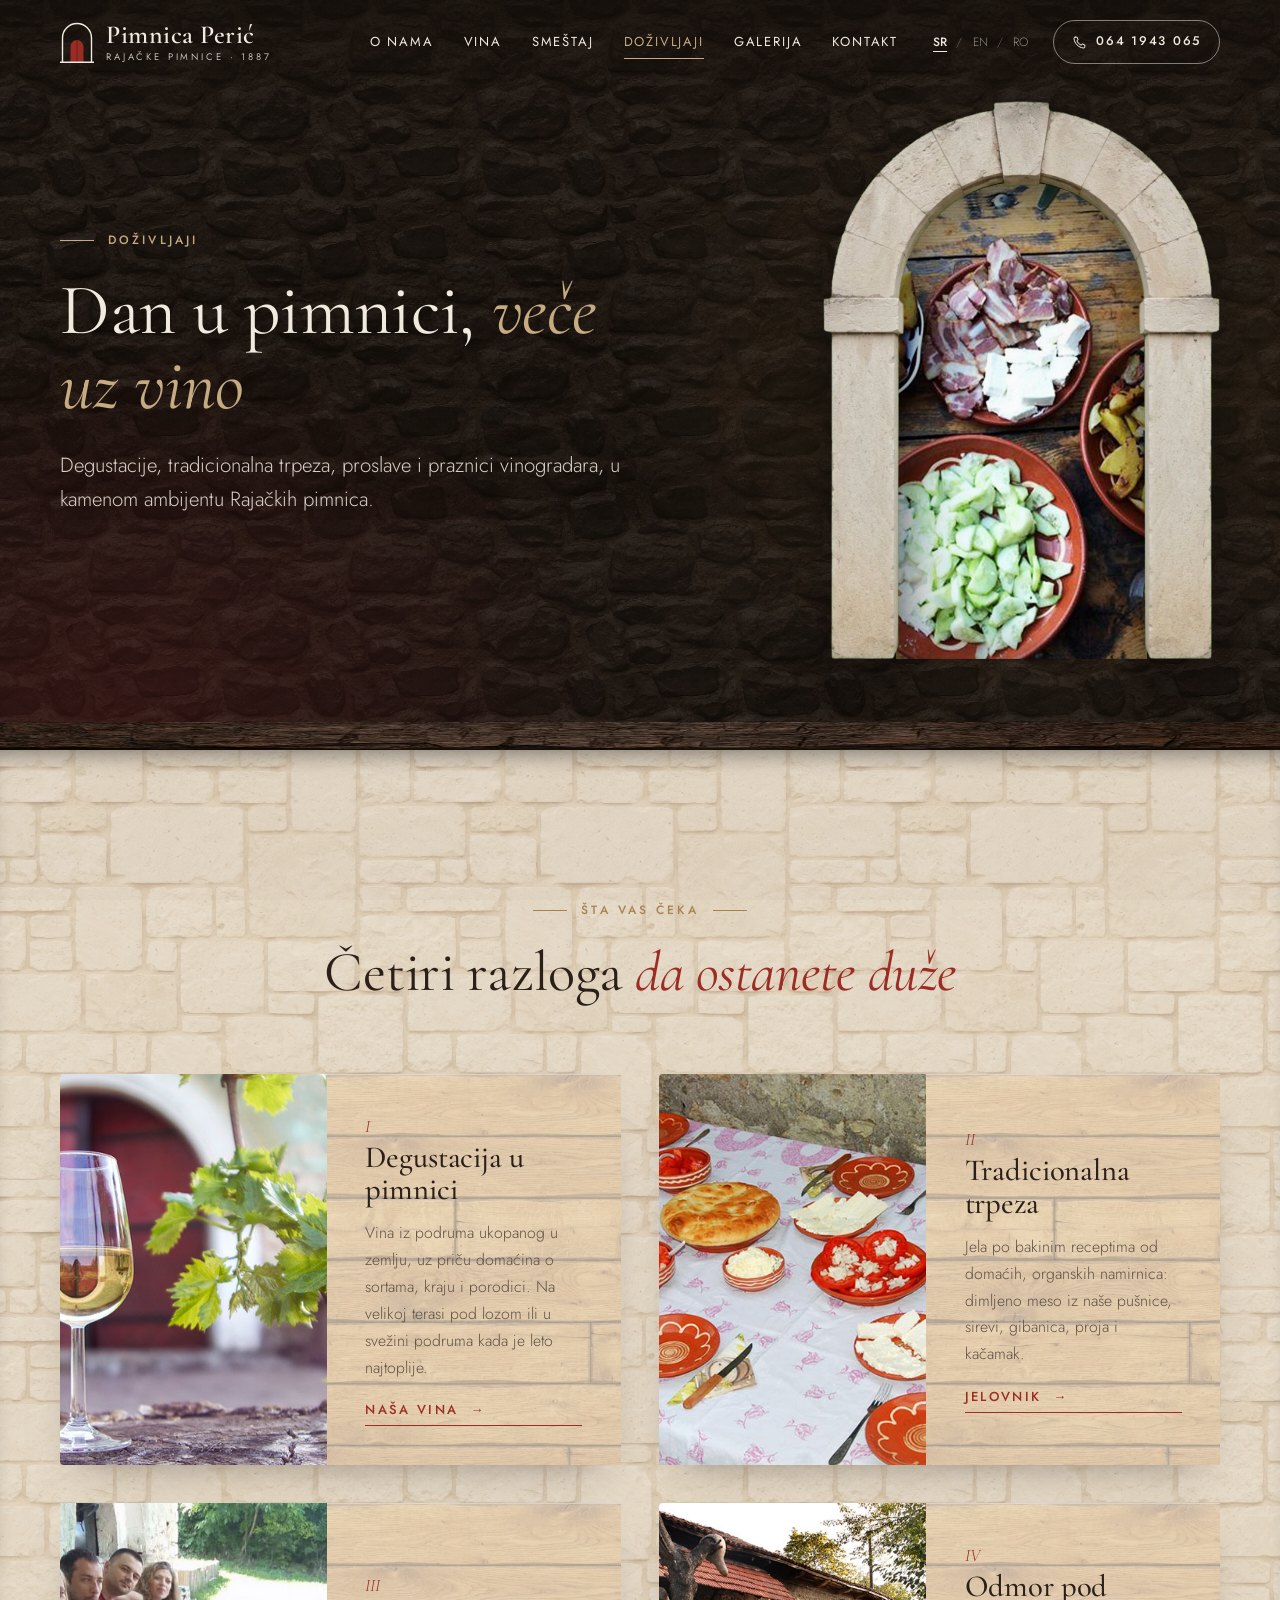
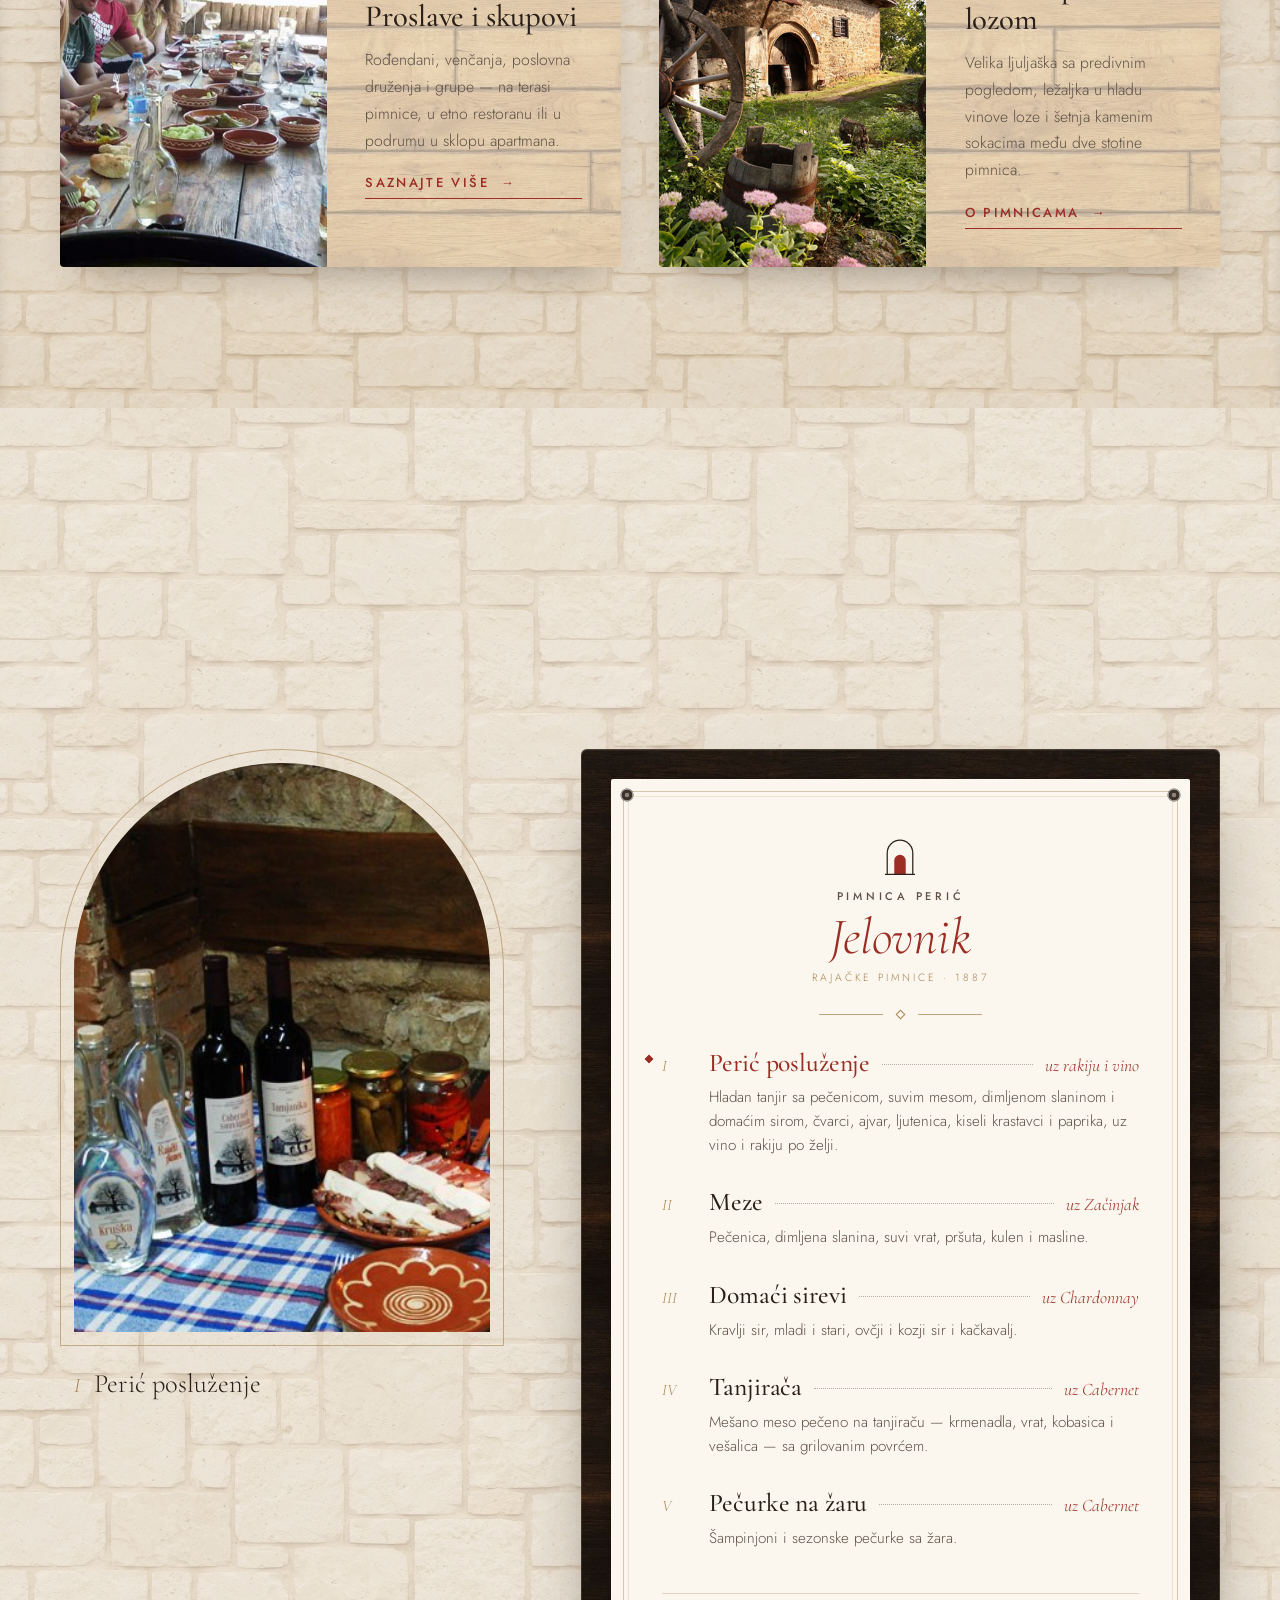
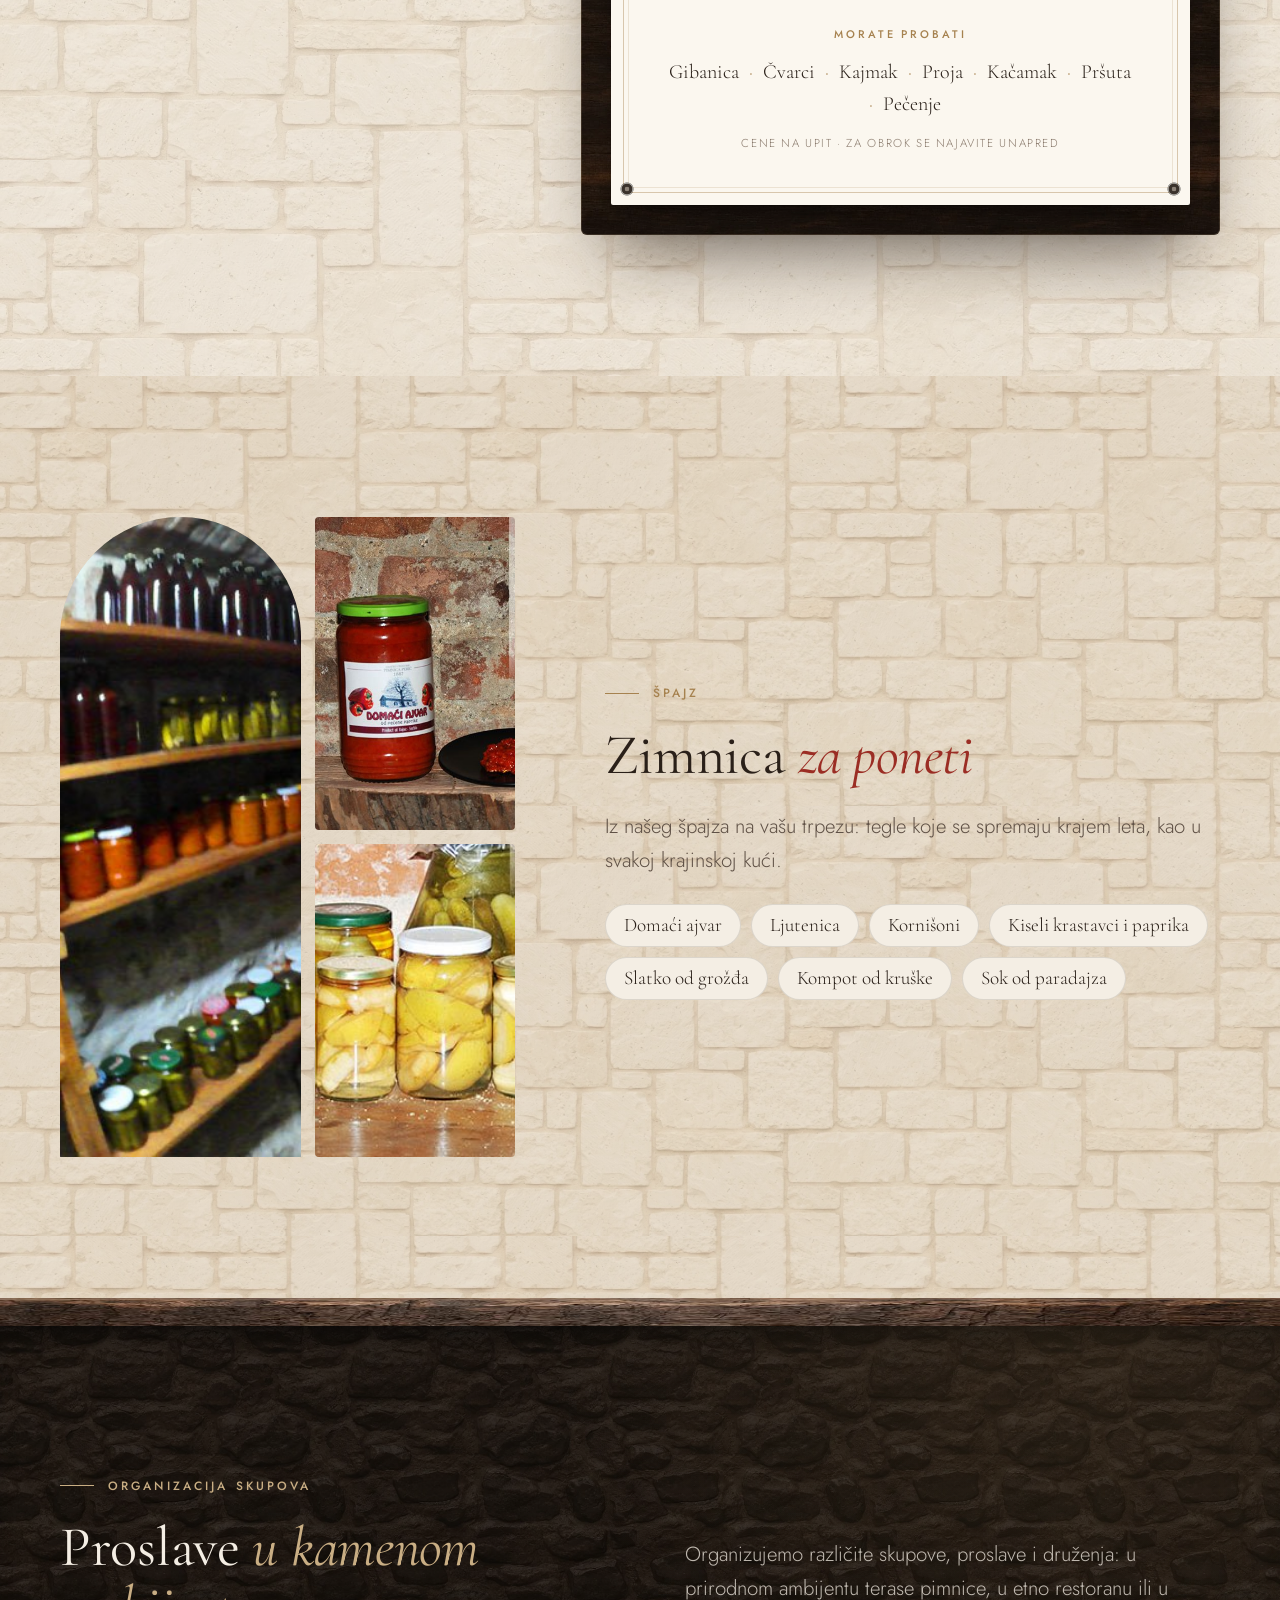
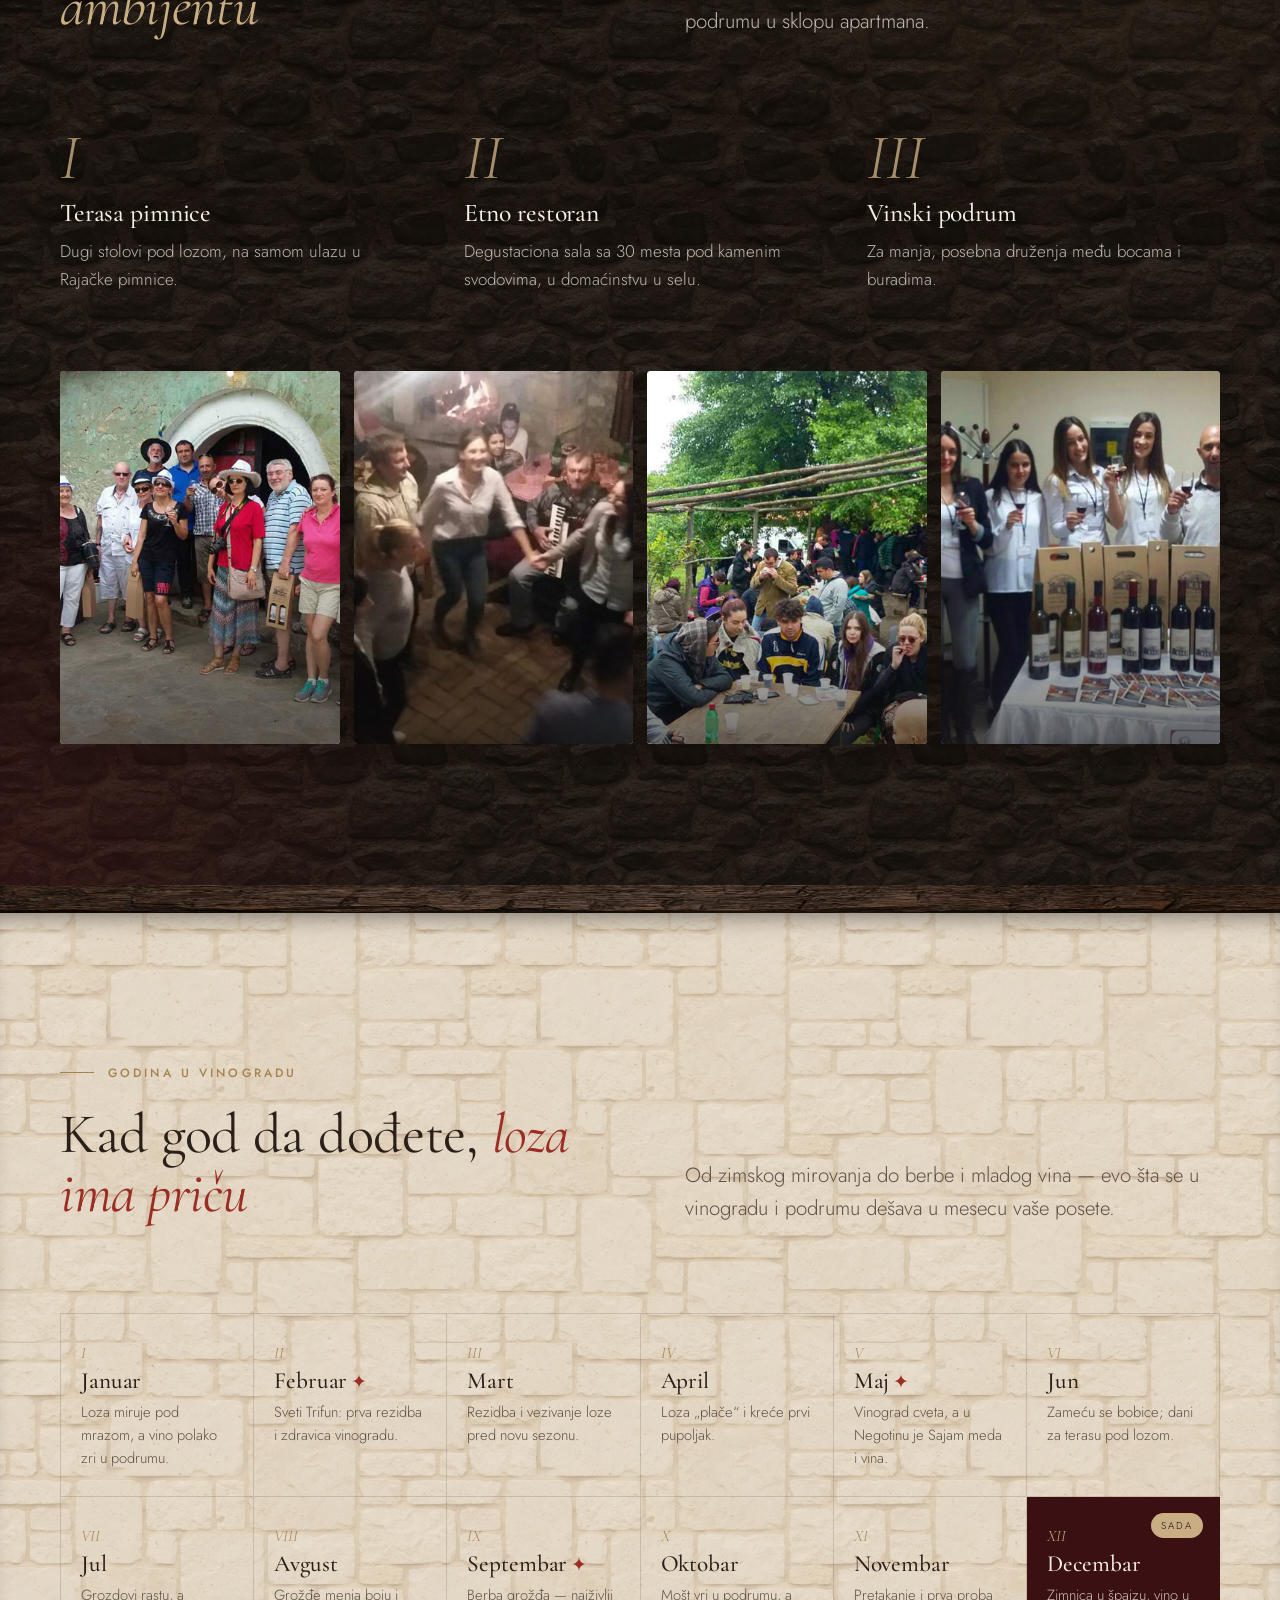
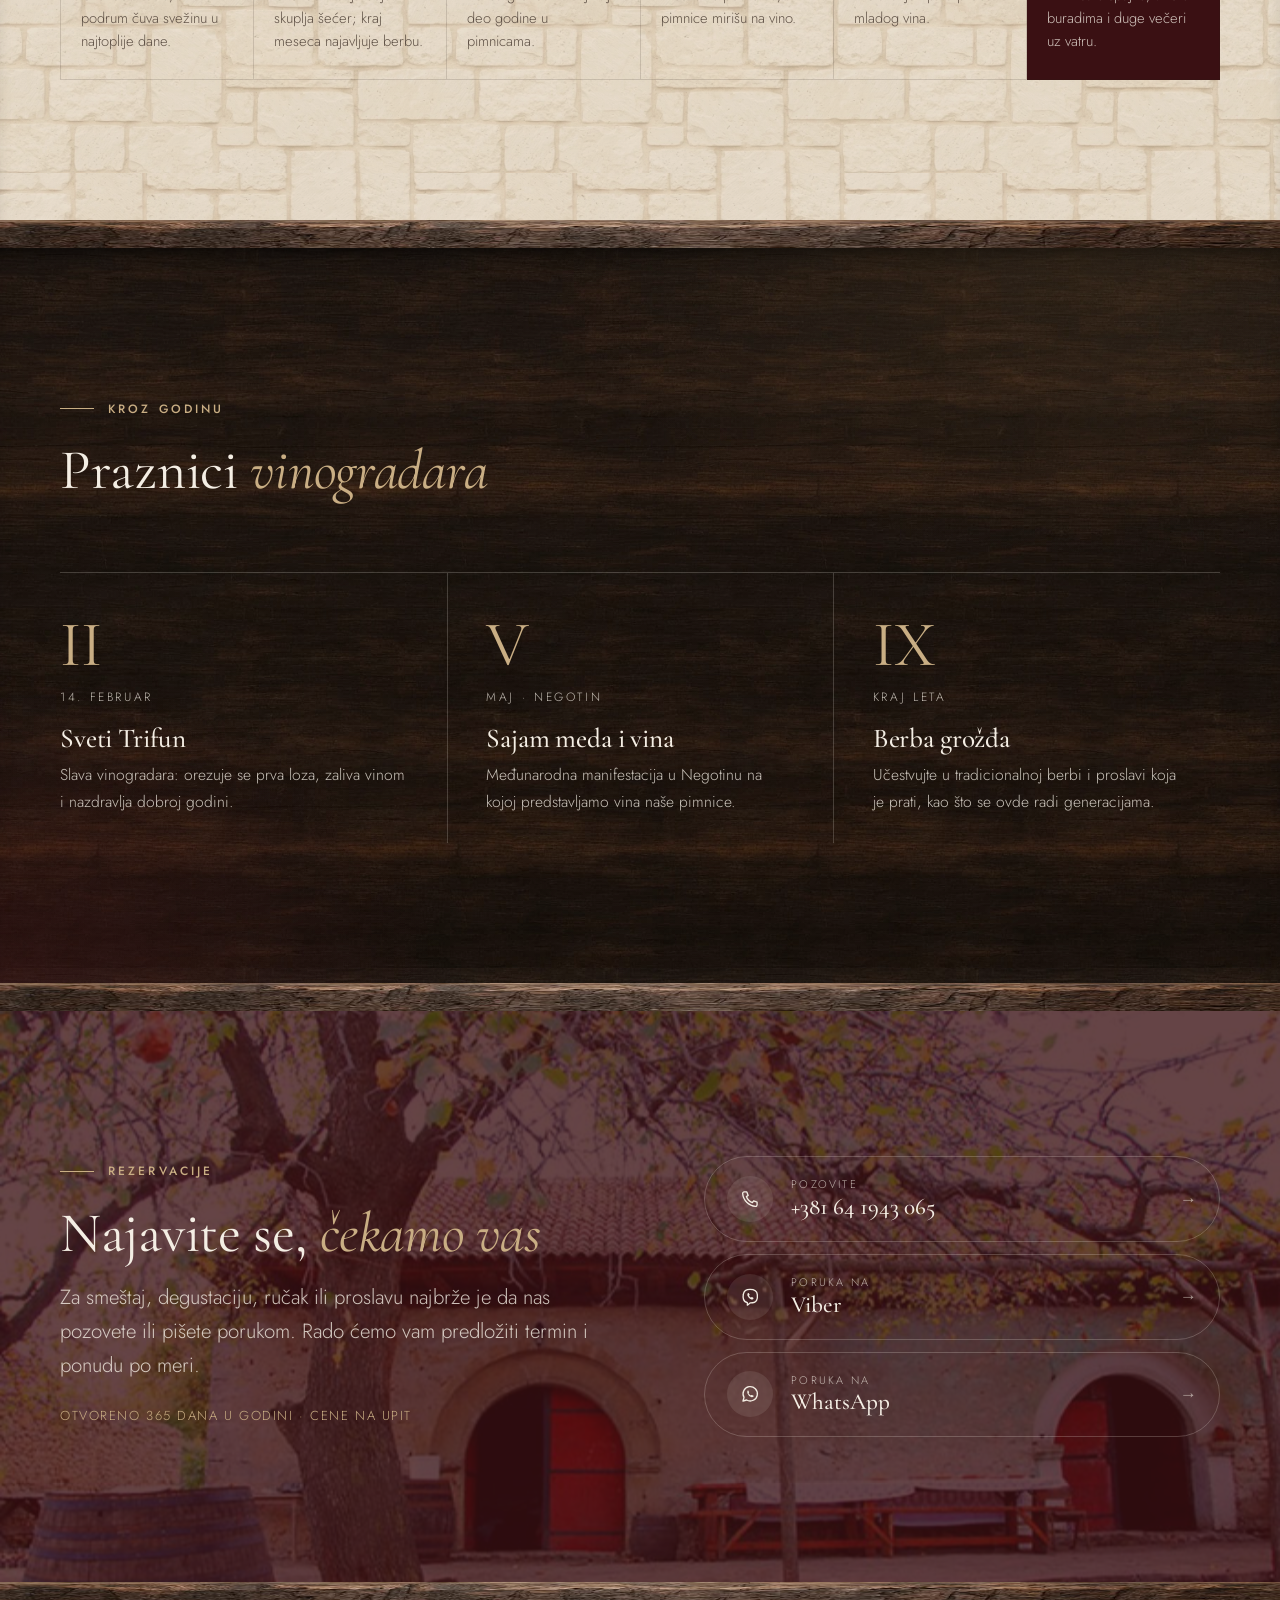
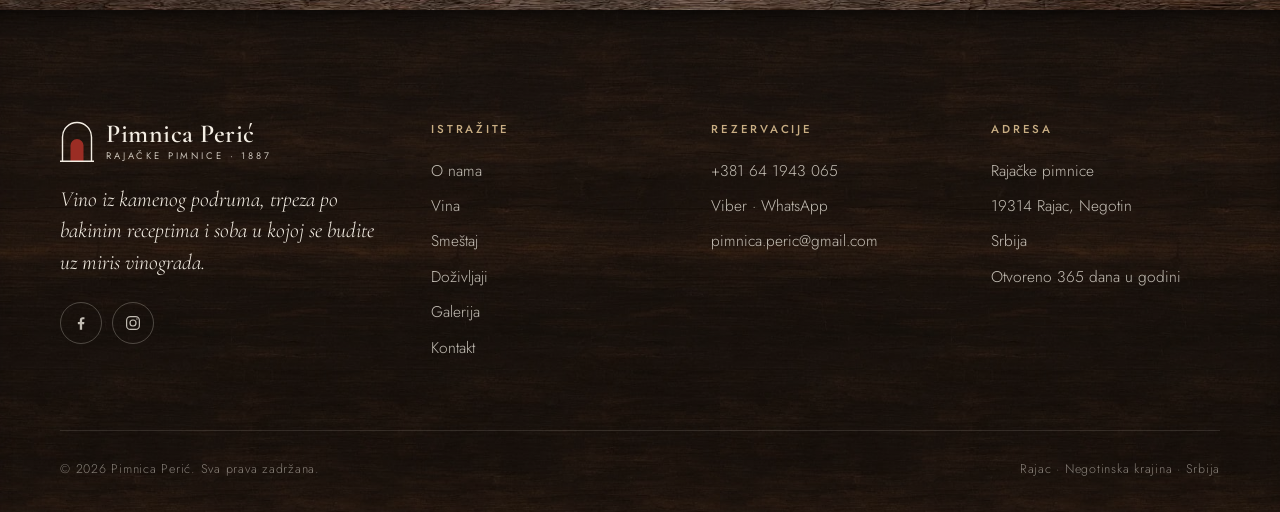
==== commit 8af9c433: "Redizajn: drvo i kamen, kameni luk sa vratima, niše za vina, planer smeštaja, jelovnik" ====
--- a/dozivljaji.html
+++ b/dozivljaji.html
@@ -11,6 +11,8 @@
 <link rel="preconnect" href="https://fonts.gstatic.com" crossorigin>
 <link href="https://fonts.googleapis.com/css2?family=Cormorant+Garamond:ital,wght@0,400;0,500;0,600;1,400;1,500&family=Jost:wght@300;400;500&display=swap" rel="stylesheet">
 <link rel="stylesheet" href="style.css">
+<link rel="preload" as="image" href="vrata-levo.jpg">
+<link rel="preload" as="image" href="vrata-desno.jpg">
 </head>
 <body>
 <!-- @header -->
@@ -49,7 +51,7 @@
 
 <main>
   <section class="hero page-hero">
-    <div class="hero-media"><img src="trpeza.jpg" alt="Trpeza sa domaćim jelima na drvenom stolu" data-i-alt="alt.table"></div>
+    <div class="ph-arch"><div class="ph-open"><div class="hero-media"><img src="trpeza.jpg" alt="Trpeza sa domaćim jelima na drvenom stolu" data-i-alt="alt.table"></div></div><span class="ph-stone" aria-hidden="true"></span></div>
     <div class="wrap hero-content">
       <span class="eyebrow" data-i="d.eyebrow">Doživljaji</span>
       <h1 data-i="d.title">Dan u pimnici, <em>veče uz vino</em></h1>
@@ -107,24 +109,49 @@
 
   <!-- jelovnik -->
   <section class="section" id="trpeza">
-    <div class="wrap split wide-left" style="align-items:start">
-      <div class="reveal">
-        <span class="eyebrow" data-i="d.m.eyebrow">Jelovnik</span>
-        <h2 data-i="d.m.title">Ukusi <em>bez prevoda</em></h2>
-        <p class="lead" data-i="d.m.lead">Spremanje hrane je poseban deo naše tradicije. Za mnoge naše specijalitete ne postoji prava reč u stranim jezicima, a ni ukus sa kojim bi se uporedili — zato je najbolje doći i probati.</p>
-        <div class="menu-list" style="margin-top: 36px">
-          <div class="menu-item"><h4 data-i="d.m1.t">Perić posluženje</h4><p data-i="d.m1.d">Hladan tanjir sa pečenicom, suvim mesom, dimljenom slaninom i domaćim sirom, čvarci, ajvar, ljutenica, kiseli krastavci i paprika, uz vino i rakiju po želji.</p></div>
-          <div class="menu-item"><h4 data-i="d.m2.t">Meze</h4><p data-i="d.m2.d">Pečenica, dimljena slanina, suvi vrat, pršuta, kulen i masline.</p></div>
-          <div class="menu-item"><h4 data-i="d.m3.t">Domaći sirevi</h4><p data-i="d.m3.d">Kravlji sir, mladi i stari, ovčji i kozji sir i kačkavalj.</p></div>
-          <div class="menu-item"><h4 data-i="d.m4.t">Tanjirača</h4><p data-i="d.m4.d">Mešano meso pečeno na tanjiraču — krmenadla, vrat, kobasica i vešalica — sa grilovanim povrćem.</p></div>
-          <div class="menu-item"><h4 data-i="d.m5.t">Pečurke na žaru</h4><p data-i="d.m5.d">Šampinjoni i sezonske pečurke sa žara.</p></div>
-        </div>
-      </div>
-      <div class="reveal d1">
-        <div class="arch-frame"><div class="arch ratio-tall"><img src="jelo-tanjiraca.jpg" alt="Meso na tanjiraču iznad vatre" data-i-alt="alt.tanj" loading="lazy"></div></div>
-        <h4 style="margin-top: 36px" data-i="d.must">Morate probati</h4>
-        <div class="chips">
-          <span class="chip">Gibanica</span><span class="chip">Čvarci</span><span class="chip">Kajmak</span><span class="chip">Proja</span><span class="chip">Kačamak</span><span class="chip">Pršuta</span><span class="chip" data-i="d.roast">Pečenje</span>
+    <div class="wrap">
+      <div class="split" style="align-items:end; margin-bottom: clamp(44px,5vw,72px)">
+        <div class="reveal">
+          <span class="eyebrow" data-i="d.m.eyebrow">Jelovnik</span>
+          <h2 data-i="d.m.title">Ukusi <em>bez prevoda</em></h2>
+        </div>
+        <p class="lead reveal d1" data-i="d.m.lead">Spremanje hrane je poseban deo naše tradicije. Za mnoge naše specijalitete ne postoji prava reč u stranim jezicima, a ni ukus sa kojim bi se uporedili — zato je najbolje doći i probati.</p>
+      </div>
+
+      <div class="menu-stage">
+        <figure class="menu-photo reveal">
+          <div class="arch-frame"><div class="arch menu-pics">
+            <img class="on" src="jelo-posluzenje.jpg" alt="Perić posluženje" loading="lazy">
+            <img src="jelo-meze.jpg" alt="Meze" loading="lazy">
+            <img src="jelo-sirevi.jpg" alt="Domaći sirevi" loading="lazy">
+            <img src="jelo-tanjiraca.jpg" alt="Tanjirača" data-i-alt="alt.tanj" loading="lazy">
+            <img src="jelo-pecurke.jpg" alt="Pečurke na žaru" loading="lazy">
+          </div></div>
+          <figcaption class="menu-photo-cap"><span class="mp-num">I</span><span class="mp-name">Perić posluženje</span></figcaption>
+        </figure>
+
+        <div class="menu-board">
+        <div class="menu-card reveal d1">
+          <header class="mc-head">
+            <svg viewBox="0 0 34 42" aria-hidden="true"><path d="M2.5 41V17a14.5 14.5 0 0 1 29 0v24" fill="none" stroke="currentColor" stroke-width="1.4"/><path d="M10.5 41V25.5a6.5 6.5 0 0 1 13 0V41Z" fill="#9B2D24"/><path d="M0 41.3h34" stroke="currentColor" stroke-width="1.4"/></svg>
+            <span class="mc-house">Pimnica Perić</span>
+            <span class="mc-title" data-i="d.m.eyebrow">Jelovnik</span>
+            <span class="mc-sub" data-i="logo.sub">Rajačke pimnice · 1887</span>
+          </header>
+          <div class="ornament"><i></i></div>
+          <ol class="mc-list">
+            <li class="mc-item on" tabindex="0"><div class="mc-line"><span class="mc-n">I</span><h4 data-i="d.m1.t">Perić posluženje</h4><span class="mc-dots"></span><span class="mc-pair" data-i="d.mp1">uz rakiju i vino</span></div><p data-i="d.m1.d">Hladan tanjir sa pečenicom, suvim mesom, dimljenom slaninom i domaćim sirom, čvarci, ajvar, ljutenica, kiseli krastavci i paprika, uz vino i rakiju po želji.</p></li>
+            <li class="mc-item" tabindex="0"><div class="mc-line"><span class="mc-n">II</span><h4 data-i="d.m2.t">Meze</h4><span class="mc-dots"></span><span class="mc-pair" data-i="d.mp2">uz Začinjak</span></div><p data-i="d.m2.d">Pečenica, dimljena slanina, suvi vrat, pršuta, kulen i masline.</p></li>
+            <li class="mc-item" tabindex="0"><div class="mc-line"><span class="mc-n">III</span><h4 data-i="d.m3.t">Domaći sirevi</h4><span class="mc-dots"></span><span class="mc-pair" data-i="d.mp3">uz Chardonnay</span></div><p data-i="d.m3.d">Kravlji sir, mladi i stari, ovčji i kozji sir i kačkavalj.</p></li>
+            <li class="mc-item" tabindex="0"><div class="mc-line"><span class="mc-n">IV</span><h4 data-i="d.m4.t">Tanjirača</h4><span class="mc-dots"></span><span class="mc-pair" data-i="d.mp4">uz Cabernet</span></div><p data-i="d.m4.d">Mešano meso pečeno na tanjiraču — krmenadla, vrat, kobasica i vešalica — sa grilovanim povrćem.</p></li>
+            <li class="mc-item" tabindex="0"><div class="mc-line"><span class="mc-n">V</span><h4 data-i="d.m5.t">Pečurke na žaru</h4><span class="mc-dots"></span><span class="mc-pair" data-i="d.mp4">uz Cabernet</span></div><p data-i="d.m5.d">Šampinjoni i sezonske pečurke sa žara.</p></li>
+          </ol>
+          <footer class="mc-foot">
+            <span class="mc-must" data-i="d.must">Morate probati</span>
+            <p class="mc-chips"><span>Gibanica</span><span>Čvarci</span><span>Kajmak</span><span>Proja</span><span>Kačamak</span><span>Pršuta</span><span data-i="d.roast">Pečenje</span></p>
+            <p class="mc-note" data-i="d.mc.note">Cene na upit · Za obrok se najavite unapred</p>
+          </footer>
+        </div>
         </div>
       </div>
     </div>
@@ -156,7 +183,7 @@
   </section>
 
   <!-- skupovi -->
-  <section class="section" id="skupovi">
+  <section class="section bg-night on-dark" id="skupovi">
     <div class="wrap">
       <div class="split" style="align-items:end; margin-bottom: clamp(44px,5vw,70px)">
         <div class="reveal">
@@ -222,7 +249,7 @@
   </section>
 
   <section class="section cta on-dark" id="rezervacija">
-    <div class="cta-bg"><img src="galerija-03.jpg" alt="" loading="lazy"></div>
+    <div class="cta-bg"><img src="galerija-03.jpg" alt="" loading="lazy" data-parallax=".15"></div>
     <div class="wrap cta-inner">
       <div class="reveal">
         <span class="eyebrow" data-i="r.eyebrow">Rezervacije</span>
--- a/style.css
+++ b/style.css
@@ -965,3 +965,796 @@
   .lb-prev, .lb-next { top: auto; bottom: 14px; transform: none; }
   .facts .fact { padding: 26px 12px; }
 }
+
+/* =========================================================
+   V3 — KROZ KAMENI LUK
+   Hero kroz luk, kamene niše, horizontalni skrol vina,
+   ritam svetlo/tamno i animacije pri skrolu.
+   ========================================================= */
+
+@property --wc-active { syntax: "<color>"; inherits: true; initial-value: #5E1A1F; }
+
+/* ---------- hero kroz kameni luk (početna) ---------- */
+.hero-arch {
+  display: block; min-height: 0; height: 230vh;
+  overflow: visible; background: var(--night); color: var(--cream);
+}
+.hero-arch::after { display: none; }
+.ha-stage {
+  --p: 0;
+  position: sticky; top: 0;
+  height: 100vh; height: 100svh;
+  overflow: hidden;
+  display: flex; align-items: center;
+  background:
+    radial-gradient(ellipse 55% 70% at 74% 55%, rgba(166,130,79,.16), transparent 70%),
+    radial-gradient(ellipse 60% 80% at 10% 100%, rgba(94,26,31,.35), transparent 70%),
+    var(--night);
+}
+/* kamen u pozadini: blagi redovi tesanog kamena */
+.ha-stage::before {
+  content: ""; position: absolute; inset: 0; pointer-events: none; opacity: .5;
+  background-image: url("data:image/svg+xml,%3Csvg xmlns='http://www.w3.org/2000/svg' width='160' height='72'%3E%3Cg fill='none' stroke='%23C9AE84' stroke-opacity='.07'%3E%3Cpath d='M0 .5h160M0 36.5h160M40 .5v36M120 .5v36M0 36.5v36M80 36.5v36M160 36.5v36'/%3E%3C/g%3E%3C/svg%3E");
+  -webkit-mask-image: linear-gradient(90deg, #000 0%, rgba(0,0,0,.4) 50%, transparent 85%);
+  mask-image: linear-gradient(90deg, #000 0%, rgba(0,0,0,.4) 50%, transparent 85%);
+}
+
+/* mesto luka (merimo ga iz JS-a) */
+.ha-slot {
+  position: absolute; z-index: 3;
+  top: max(112px, 15vh); bottom: max(64px, 9vh);
+  right: max(var(--gutter), calc((100vw - var(--wrap)) / 2 + var(--gutter)));
+  aspect-ratio: 7 / 10; max-width: 42vw;
+  pointer-events: none;
+}
+/* slike: kutija koja kreće kao luk, a raste do celog ekrana */
+.ha-media {
+  position: absolute; z-index: 1;
+  top: max(112px, 15vh); bottom: max(64px, 9vh); right: 8vw; width: 36vw;
+  border-radius: 999px 999px 4px 4px;
+  overflow: hidden; background: #120d0b;
+  box-shadow: 0 40px 90px rgba(0,0,0,.45);
+}
+.ha-slide {
+  position: absolute; inset: 0; width: 100%; height: 100%;
+  object-fit: cover; object-position: var(--pos, 50% 50%);
+  opacity: 0; transform: scale(1.1);
+  transition: opacity 1.6s var(--ease), transform 0s linear 1.6s;
+}
+.ha-slide.on { opacity: 1; transform: scale(1); transition: opacity 1.6s var(--ease), transform 9s linear; }
+.ha-shade {
+  position: absolute; inset: 0;
+  background: linear-gradient(180deg, rgba(20,14,10,.15), rgba(20,14,10,.55));
+  opacity: calc(.35 + var(--p) * .65);
+}
+/* zlatna linija luka */
+.ha-frame {
+  position: absolute; inset: -15px -15px 0;
+  border: 1px solid rgba(201,174,132,.7); border-bottom: 0;
+  border-radius: 999px 999px 0 0;
+  clip-path: inset(100% 0 0 0);
+  animation: frameUp 2.2s cubic-bezier(.6,0,.2,1) .3s forwards;
+}
+.ha-frame::after { content: ""; position: absolute; left: -30px; right: -30px; bottom: 0; height: 1px; background: rgba(201,174,132,.7); }
+html.intro .ha-frame { animation-delay: 2.6s; }
+@keyframes frameUp { to { clip-path: inset(-2px -40px 0 -40px); } }
+/* crvena vrata koja se otvaraju */
+.ha-doors { position: absolute; inset: 0; border-radius: 999px 999px 4px 4px; overflow: hidden; perspective: 1200px; }
+.ha-doors .leaf {
+  position: absolute; top: 0; bottom: 0; width: 50%;
+  background:
+    repeating-linear-gradient(90deg, rgba(0,0,0,.2) 0 1px, transparent 1px 34px),
+    linear-gradient(180deg, #A8342A, #741F17);
+  box-shadow: inset 0 0 40px rgba(0,0,0,.4);
+  backface-visibility: hidden;
+}
+.ha-doors .leaf::after { content: ""; position: absolute; top: 56%; width: 8px; height: 8px; border-radius: 50%; background: var(--gold-soft); box-shadow: 0 0 0 3px rgba(0,0,0,.2); }
+.ha-doors .leaf.l { left: 0; transform-origin: left center; animation: leafL 1.6s cubic-bezier(.6,0,.2,1) .35s forwards; }
+.ha-doors .leaf.r { right: 0; transform-origin: right center; animation: leafR 1.6s cubic-bezier(.6,0,.2,1) .35s forwards; }
+.ha-doors .leaf.l::after { right: 16px; }
+.ha-doors .leaf.r::after { left: 16px; }
+html.intro .ha-doors .leaf { animation-delay: 2.45s; }
+.ha-slot { opacity: calc(1 - var(--p) * 4); }
+
+.ha-caption {
+  position: absolute; left: 0; right: 0; top: calc(100% + 18px);
+  display: flex; align-items: center; gap: 16px;
+  font-size: 11px; letter-spacing: .24em; text-transform: uppercase; color: rgba(244,238,228,.75);
+}
+.ha-cap-txt { white-space: nowrap; }
+.ha-count { font-family: var(--serif); font-size: 15px; letter-spacing: .06em; color: rgba(244,238,228,.55); }
+.ha-count b { color: var(--cream); font-weight: 500; }
+.ha-bar { flex: 1; height: 1px; background: rgba(244,238,228,.18); position: relative; overflow: hidden; }
+.ha-bar i { position: absolute; inset: 0; background: var(--gold-soft); transform: scaleX(0); transform-origin: left; }
+.ha-bar.run i { animation: haBar var(--dur, 6s) linear forwards; }
+@keyframes haBar { to { transform: scaleX(1); } }
+
+.ha-slot .seal { right: auto; left: -74px; top: auto; bottom: 14%; margin: 0; width: 132px; height: 132px; }
+
+.hero-arch .hero-content {
+  padding-top: var(--header-h); padding-bottom: 0;
+  opacity: calc(1 - var(--p) * 2.4);
+  transform: translateY(calc(var(--p) * -70px));
+  z-index: 4;
+}
+.hero-arch .hero-content > * { max-width: min(560px, 46vw); }
+.hero-arch h1 { max-width: 9.5ch; font-size: clamp(3rem, 6.4vw, 6rem); }
+.hero-arch .hero-facts { margin-top: clamp(32px, 6vh, 64px); }
+.ha-final {
+  position: absolute; z-index: 5; left: 0; right: 0; top: 50%; margin: 0;
+  transform: translateY(calc(-50% + (1 - var(--p)) * 40px));
+  text-align: center; padding: 0 var(--gutter);
+  font-family: var(--serif); font-weight: 400; line-height: 1.05;
+  font-size: clamp(2.6rem, 6vw, 5.6rem); color: var(--cream);
+  text-shadow: 0 4px 40px rgba(0,0,0,.45);
+  opacity: clamp(0, calc((var(--p) - .55) * 2.6), 1);
+  pointer-events: none;
+}
+.ha-final em { color: var(--gold-soft); }
+.hero-arch .scroll-cue { opacity: calc(1 - var(--p) * 3); z-index: 4; }
+
+@media (max-width: 960px) {
+  .hero-arch { height: auto; }
+  .ha-stage {
+    position: relative; height: auto; min-height: 100svh;
+    flex-direction: column; align-items: stretch;
+    padding-top: calc(var(--header-h) + 14px);
+  }
+  .ha-slot { position: relative; inset: auto; margin: 0 auto 46px; width: min(68vw, 360px); max-width: none; flex: none; }
+  .ha-media { top: calc(var(--header-h) + 14px); bottom: auto; left: 16vw; right: 16vw; width: auto; height: 60vw; }
+  .hero-arch .hero-content { padding-top: 10px; padding-bottom: 56px; }
+  .hero-arch .hero-content > * { max-width: none; }
+  .hero-arch h1 { max-width: 11ch; }
+  .ha-final, .hero-arch .scroll-cue { display: none; }
+  .ha-stage::before { -webkit-mask-image: none; mask-image: none; opacity: .3; }
+}
+@media (max-width: 700px) {
+  .ha-slot { width: min(64vw, 300px); }
+  .ha-caption { font-size: 10px; gap: 10px; letter-spacing: .18em; }
+}
+
+/* ---------- kamene niše za boce ---------- */
+.niche {
+  --wc: #5E1A1F;
+  position: relative; isolation: isolate;
+  aspect-ratio: 5 / 9;
+  border-radius: 999px 999px 6px 6px;
+  overflow: hidden;
+  background:
+    linear-gradient(90deg, rgba(0,0,0,.5), transparent 22%, transparent 78%, rgba(0,0,0,.5)),
+    linear-gradient(180deg, #2B201A 0%, #1B1411 58%, #110C0A 100%);
+  box-shadow: inset 0 26px 40px rgba(0,0,0,.7), 0 0 0 1px rgba(201,174,132,.14);
+  outline: 1px solid rgba(201,174,132,.3); outline-offset: 7px;
+  transition: outline-color .6s var(--ease);
+}
+.niche-card .niche, .wpanel .niche, .rakija .niche { --wc: inherit; }
+/* snop svetla odozgo + odsjaj boje vina */
+.niche::before {
+  content: ""; position: absolute; inset: 0; z-index: 0; pointer-events: none;
+  background:
+    radial-gradient(ellipse 62% 44% at 50% -4%, rgba(255,226,176,.55), rgba(255,206,140,.12) 55%, transparent 80%),
+    radial-gradient(ellipse 50% 34% at 50% 64%, color-mix(in srgb, var(--wc) 55%, transparent), transparent 75%),
+    radial-gradient(ellipse 32% 2.4% at 50% 88.6%, rgba(0,0,0,.75), transparent);
+  opacity: .08;
+  transition: opacity 1.4s var(--ease);
+  transition-delay: calc(var(--i, 0) * .16s);
+}
+/* polica */
+.niche::after {
+  content: ""; position: absolute; left: 0; right: 0; bottom: 0; height: 11%; z-index: 2;
+  background: linear-gradient(180deg, rgba(255,222,170,.28) 0, rgba(255,222,170,.28) 1px, #3A2B22 1px, #221913 60%, #160F0C);
+  box-shadow: 0 -6px 14px rgba(0,0,0,.45);
+}
+.niche img {
+  position: absolute; z-index: 1; left: 50%; bottom: 10.6%;
+  height: 76%; width: auto; max-width: none;
+  transform: translateX(-50%);
+  filter: brightness(.28) saturate(.6) drop-shadow(0 14px 14px rgba(0,0,0,.55));
+  transition: filter 1.4s var(--ease), transform .8s var(--ease);
+  transition-delay: calc(var(--i, 0) * .16s), 0s;
+}
+.niche.lit::before { opacity: 1; }
+.niche.lit img { filter: brightness(1.04) saturate(1.02) drop-shadow(0 14px 14px rgba(0,0,0,.55)); }
+
+/* zid podruma (početna) */
+.cellar-wall {
+  background:
+    radial-gradient(ellipse 70% 55% at 50% 0%, #2E231D 0%, transparent 70%),
+    var(--night);
+  color: var(--cream); overflow: hidden;
+}
+.cellar-wall::before {
+  content: ""; position: absolute; inset: 0; pointer-events: none; opacity: .6;
+  background-image: url("data:image/svg+xml,%3Csvg xmlns='http://www.w3.org/2000/svg' width='160' height='72'%3E%3Cg fill='none' stroke='%23C9AE84' stroke-opacity='.06'%3E%3Cpath d='M0 .5h160M0 36.5h160M40 .5v36M120 .5v36M0 36.5v36M80 36.5v36M160 36.5v36'/%3E%3C/g%3E%3C/svg%3E");
+}
+.cellar-wall .wrap { position: relative; }
+.cellar-wall .link-arrow { color: var(--gold-soft); }
+.niche-row { display: grid; grid-template-columns: repeat(6, 1fr); gap: clamp(18px, 2.4vw, 34px); padding: 8px; }
+.niche-card { display: block; text-align: center; }
+.niche-card .niche { margin-bottom: 26px; }
+.niche-card h4 { font-size: 1.45rem; margin-bottom: 4px; transition: color .3s; }
+.niche-card span { font-size: 11px; letter-spacing: .2em; text-transform: uppercase; color: rgba(244,238,228,.55); }
+.niche-card:hover .niche, .niche-card:focus-visible .niche { outline-color: var(--gold-soft); }
+.niche-card:hover .niche img { transform: translateX(-50%) translateY(-8px); }
+.niche-card:hover h4 { color: var(--gold-soft); }
+
+/* rakije: niše na svetloj pozadini, kao udubljenja u zidu */
+.rakija .niche { aspect-ratio: 6 / 7; margin: 8px 8px 30px; --wc: #C9B98F; }
+.rakija .niche img { height: 78%; }
+.rakija:nth-child(1) { --i: 0; } .rakija:nth-child(2) { --i: 1; } .rakija:nth-child(3) { --i: 2; }
+
+/* vinski vodič: mala niša */
+.pick .niche { aspect-ratio: 5 / 9; outline-offset: 4px; }
+.pick .niche img { height: 74%; }
+
+@media (max-width: 1100px) {
+  .niche-row { grid-template-columns: repeat(3, 1fr); row-gap: 50px; }
+}
+@media (max-width: 700px) {
+  .niche-row {
+    grid-template-columns: none; grid-auto-flow: column; grid-auto-columns: 46%;
+    overflow-x: auto; scroll-snap-type: x mandatory; padding: 8px 8px 18px;
+    margin: 0 calc(var(--gutter) * -1); padding-left: var(--gutter); padding-right: var(--gutter);
+    scrollbar-width: none;
+  }
+  .niche-row::-webkit-scrollbar { display: none; }
+  .niche-card { scroll-snap-align: center; }
+  .niche-card h4 { font-size: 1.25rem; }
+}
+
+/* ---------- vina: horizontalni skrol ---------- */
+.wine-h { position: relative; background: var(--night); color: var(--cream); --wc-active: #7a1424; transition: --wc-active 1.2s var(--ease); }
+.wh-sticky { position: relative; }
+.wh-sticky::before {
+  content: ""; position: absolute; inset: 0; pointer-events: none;
+  background:
+    radial-gradient(ellipse 42% 62% at 27% 58%, color-mix(in srgb, var(--wc-active) 42%, transparent), transparent 72%),
+    radial-gradient(ellipse 70% 50% at 50% 0%, #2E231D, transparent 70%);
+}
+.wh-head { position: relative; display: flex; align-items: flex-end; justify-content: space-between; gap: 30px; }
+.wh-head h2 { margin: 0; }
+.wh-nav { display: flex; flex-wrap: wrap; justify-content: flex-end; gap: 6px 24px; }
+.wh-nav a {
+  font-size: 11.5px; letter-spacing: .2em; text-transform: uppercase;
+  color: rgba(244,238,228,.5); padding: 6px 0; border-bottom: 1px solid transparent;
+  transition: color .4s, border-color .4s;
+}
+.wh-nav a:hover { color: var(--cream); }
+.wh-nav a.on { color: var(--gold-soft); border-color: currentColor; }
+.wh-track { position: relative; }
+.wpanel {
+  display: grid; grid-template-columns: minmax(220px, .8fr) 1.2fr;
+  gap: clamp(36px, 6vw, 110px); align-items: center;
+}
+.wp-media { display: flex; justify-content: center; }
+.niche-lg { width: clamp(210px, 22vw, 310px); aspect-ratio: 5 / 8.6; }
+.niche-lg img { height: 78%; }
+.wp-num { display: block; font-family: var(--serif); font-style: italic; font-size: clamp(3.4rem, 5vw, 4.8rem); line-height: .9; color: var(--gold-soft); opacity: .55; margin-bottom: 10px; }
+.wpanel h3 { font-size: clamp(2.6rem, 4.6vw, 4.2rem); font-weight: 400; margin-bottom: 16px; }
+.wpanel .story { font-size: 1.06rem; color: rgba(244,238,228,.78); max-width: 560px; }
+.wpanel .tag { border-color: rgba(244,238,228,.25); color: rgba(244,238,228,.82); }
+.wpanel .tag.native { border-color: var(--gold-soft); color: var(--gold-soft); }
+.wpanel .tag .dot.white { background: #E2CC7E; }
+.wpanel .pairing { background: rgba(244,238,228,.05); border-left-color: var(--gold-soft); margin-top: 22px; }
+.wpanel .pairing b { color: var(--gold-soft); }
+.wpanel .pairing p { color: var(--cream); }
+.wh-foot { position: relative; display: flex; align-items: center; gap: 22px; }
+.wh-count { font-family: var(--serif); font-size: 1.2rem; color: rgba(244,238,228,.55); white-space: nowrap; }
+.wh-count b { color: var(--cream); font-weight: 500; font-size: 1.6rem; }
+.wh-progress { flex: 1; height: 1px; background: rgba(244,238,228,.16); position: relative; overflow: hidden; }
+.wh-progress i { position: absolute; inset: 0; background: var(--gold-soft); transform-origin: left; transform: scaleX(var(--hp, 0)); }
+.wh-hint { font-size: 11px; letter-spacing: .24em; text-transform: uppercase; color: rgba(244,238,228,.5); display: flex; align-items: center; gap: 10px; }
+.wh-hint::after { content: "→"; letter-spacing: 0; animation: nudge 1.8s var(--ease) infinite; }
+@keyframes nudge { 50% { transform: translateX(6px); } }
+
+/* složeno (telefon, nizak ekran): panel ispod panela */
+.wine-h .wh-sticky { padding: clamp(80px, 11vw, 140px) 0; }
+.wine-h .wh-head { margin-bottom: clamp(30px, 5vw, 60px); }
+.wine-h .wh-nav, .wine-h .wh-foot { display: none; }
+.wine-h .wpanel { padding: clamp(40px, 6vw, 70px) var(--gutter); max-width: var(--wrap); margin: 0 auto; }
+.wine-h .wpanel + .wpanel { border-top: 1px solid rgba(244,238,228,.1); }
+.wine-h .wp-media .niche { --wc: inherit; }
+
+/* zakačeno (desktop): vina klize vodoravno */
+@media (min-width: 961px) and (min-height: 600px) and (prefers-reduced-motion: no-preference) {
+  .wine-h .wh-sticky {
+    position: sticky; top: 0; height: 100vh; height: 100svh; overflow: hidden;
+    display: flex; flex-direction: column;
+    padding: calc(var(--header-h) + 3vh) 0 4.5vh;
+  }
+  .wine-h .wh-head { margin-bottom: 0; }
+  .wine-h .wh-nav, .wine-h .wh-foot { display: flex; }
+  .wine-h .wh-track { flex: 1; min-height: 0; display: flex; width: max-content; will-change: transform; }
+  .wine-h .wpanel {
+    width: var(--vw, 100vw); flex: none; max-width: none; margin: 0;
+    padding: 0 max(var(--gutter), calc((var(--vw, 100vw) - var(--wrap)) / 2 + var(--gutter)));
+  }
+  .wine-h .wpanel + .wpanel { border-top: 0; }
+  .wine-h .wp-media { will-change: transform; }
+  .wine-h .wp-body { transition: opacity .5s var(--ease); }
+  .wine-h .niche-lg { width: auto; height: min(56vh, 520px); }
+  .wine-h .wpanel .story { font-size: 1.02rem; }
+}
+@media (min-width: 961px) and (max-height: 760px) and (prefers-reduced-motion: no-preference) {
+  .wine-h .wp-num { font-size: 2.6rem; margin-bottom: 4px; }
+  .wine-h .wpanel h3 { font-size: 2.6rem; margin-bottom: 10px; }
+  .wine-h .wpanel .pairing { padding: 14px 20px; margin-top: 14px; }
+  .wine-h .wpanel .pairing p { font-size: 1.08rem; }
+  .wine-h .wpanel .story { margin-bottom: .6em; }
+}
+@media (max-width: 960px) {
+  .wpanel { grid-template-columns: 1fr; gap: 34px; }
+  .wh-head { flex-direction: column; align-items: flex-start; }
+  .niche-lg { width: min(58vw, 250px); }
+}
+
+/* ---------- tamne verzije postojećih blokova ---------- */
+.on-dark .timeline::before { background: var(--gold-soft); }
+.on-dark .tl::before { background: var(--night); border-color: var(--gold-soft); }
+.on-dark .tl-year { color: var(--gold-soft); }
+.on-dark .tl p { color: rgba(244,238,228,.72); }
+.on-dark .amenities.two, .on-dark .amenities.two .amenity { border-color: rgba(244,238,228,.16) !important; }
+.on-dark .amenity svg, .on-dark .checklist svg { color: var(--gold-soft); }
+.on-dark .amenity p { color: rgba(244,238,228,.72); }
+.on-dark .reason .n { color: var(--gold-soft); }
+.on-dark .link-arrow { color: var(--gold-soft); }
+.bg-night { position: relative; overflow: hidden; }
+.bg-night::before {
+  content: ""; position: absolute; inset: 0; pointer-events: none;
+  background: radial-gradient(ellipse 60% 60% at 85% 0%, rgba(166,130,79,.12), transparent 70%), radial-gradient(ellipse 50% 60% at 0% 100%, rgba(94,26,31,.3), transparent 70%);
+}
+.bg-night > .wrap { position: relative; }
+
+/* ---------- animacije pri skrolu ---------- */
+/* naslovi: reči izranjaju red po red */
+.js .wsplit .w { display: inline-block; overflow: hidden; vertical-align: top; padding: 0 .06em .1em; margin: 0 -.06em -.1em; }
+.js .wsplit .w > span { display: inline-block; transform: translateY(108%); transition: transform 1.1s cubic-bezier(.2,.7,.1,1); transition-delay: calc(.12s + var(--wi, 0) * .055s); }
+.js .in .wsplit .w > span, .js .wsplit.in .w > span { transform: none; }
+.js .reveal:has(> h2.wsplit) { transform: none; }
+
+/* slike se otkrivaju odozdo, kao kad se podigne zastor */
+.js .rimg img { transition: clip-path 1.5s cubic-bezier(.7,0,.2,1), transform 2s var(--ease); }
+.js .rimg:not(.shown) img { clip-path: inset(100% 0 0 0); transform: scale(1.2); }
+.js .rimg:not(.shown) { background: transparent; }
+
+/* linije se iscrtavaju */
+.js .reveal .eyebrow::before { transform: scaleX(0); transform-origin: right; transition: transform 1s var(--ease) .35s; }
+.js .reveal .eyebrow.center::after { transform: scaleX(0); transform-origin: left; transition: transform 1s var(--ease) .35s; }
+.js .reveal.in .eyebrow::before, .js .reveal.in .eyebrow.center::after { transform: none; }
+.js .arch-frame::before { clip-path: inset(100% 0 0 0 round 999px 999px 0 0); transition: clip-path 1.8s cubic-bezier(.6,0,.2,1) .35s; }
+.js .in .arch-frame::before, .js .arch-frame.in::before { clip-path: inset(-2px round 999px 999px 0 0); }
+.js .timeline.reveal::before { transform: scaleY(0); transform-origin: top; transition: transform 2s var(--ease) .2s; }
+.js .timeline.reveal.in::before { transform: none; }
+.js .facts.reveal { border-top-color: transparent; border-bottom-color: transparent; transition: border-color 1.4s var(--ease) .3s, opacity 1.1s var(--ease), transform 1.1s var(--ease); }
+.js .facts.reveal.in { border-top-color: rgba(42,32,25,.15); border-bottom-color: rgba(42,32,25,.15); }
+.js .on-dark .facts.reveal.in { border-color: rgba(244,238,228,.2); }
+
+/* paralaks: pozadinske slike su malo više od okvira */
+img[data-parallax] { position: absolute; left: 0; top: -14%; height: 128% !important; }
+
+@media (prefers-reduced-motion: reduce) {
+  .js .wsplit .w > span { transform: none; }
+  .js .rimg:not(.shown) img { clip-path: none; transform: none; }
+  .niche::before { opacity: 1; }
+  .niche img { filter: drop-shadow(0 14px 14px rgba(0,0,0,.55)); }
+  .ha-doors { display: none; }
+  .ha-frame { clip-path: none; }
+}
+.on-dark .routes, .on-dark .route + .route { border-color: rgba(244,238,228,.18); }
+.on-dark .route b { color: var(--gold-soft); }
+.on-dark .route .from { color: rgba(244,238,228,.6); }
+.on-dark .route p { color: rgba(244,238,228,.75); }
+@media (max-width: 700px) { .on-dark .route + .route { border-color: rgba(244,238,228,.18); } }
+
+/* =========================================================
+   V3.1 — planer smeštaja, jelovnik kao karta, luk na podstranama
+   ========================================================= */
+
+/* ---------- zlatni luk oko naslova (sve podstrane) ---------- */
+.page-hero { --hpt: clamp(170px, 24vh, 210px); }
+.page-hero .hero-content { padding-top: var(--hpt); }
+@media (max-width: 700px) { .page-hero { --hpt: 160px; } }
+.page-hero .hero-content::before {
+  content: ""; position: absolute; z-index: -1; pointer-events: none;
+  left: calc(var(--gutter) - clamp(18px, 2.6vw, 40px));
+  width: min(760px, calc(100% - 2 * var(--gutter) + 2 * clamp(18px, 2.6vw, 40px)));
+  top: calc(var(--hpt) - clamp(72px, 9vh, 96px));
+  bottom: calc(clamp(44px, 8vh, 90px) - 34px);
+  border: 1px solid rgba(201,174,132,.78); border-bottom: 0;
+  border-radius: 50% 50% 0 0 / clamp(54px, 7vh, 78px) clamp(54px, 7vh, 78px) 0 0;
+  -webkit-mask-image: linear-gradient(#000 50%, transparent 100%);
+  mask-image: linear-gradient(#000 50%, transparent 100%);
+  clip-path: inset(100% 0 0 0);
+  animation: archUp 2.4s cubic-bezier(.6,0,.2,1) .25s forwards;
+}
+.page-hero .hero-content::after {
+  content: ""; position: absolute; z-index: -1; pointer-events: none;
+  left: calc(var(--gutter) - clamp(18px, 2.6vw, 40px) + min(760px, calc(100% - 2 * var(--gutter) + 2 * clamp(18px, 2.6vw, 40px))) / 2 - 4px);
+  top: calc(var(--hpt) - clamp(72px, 9vh, 96px) - 4px);
+  width: 8px; height: 8px; background: var(--night); border: 1px solid var(--gold-soft); transform: rotate(45deg);
+  opacity: 0; animation: fadeIn .8s var(--ease) 2s forwards;
+}
+html.intro .page-hero .hero-content::before { animation-delay: 2.6s; }
+html.intro .page-hero .hero-content::after { animation-delay: 4.3s; }
+@keyframes archUp { to { clip-path: inset(-6px -2px 0 -2px); } }
+@keyframes fadeIn { to { opacity: 1; } }
+@media (max-width: 700px) {
+  .page-hero .hero-content::before { left: calc(var(--gutter) - 10px); width: calc(100% - 2 * var(--gutter) + 20px); border-radius: 50% 50% 0 0 / 44px 44px 0 0; top: calc(var(--hpt) - 64px); }
+  .page-hero .hero-content::after { left: calc(50% - 4px); top: calc(var(--hpt) - 68px); }
+}
+@media (prefers-reduced-motion: reduce) {
+  .page-hero .hero-content::before { clip-path: none; }
+  .page-hero .hero-content::after { opacity: 1; }
+}
+
+/* ---------- planer: koliko vas dolazi ---------- */
+.planner {
+  position: relative; overflow: hidden; isolation: isolate;
+  display: grid; grid-template-columns: .95fr 1.2fr auto; gap: clamp(28px, 4vw, 64px); align-items: center;
+  margin-bottom: clamp(44px, 5vw, 70px);
+  padding: clamp(30px, 3.6vw, 50px) clamp(24px, 3.8vw, 58px);
+  background: radial-gradient(ellipse 60% 90% at 100% 0%, rgba(201,174,132,.14), transparent 70%), var(--wine-deep);
+  color: var(--cream); border-radius: var(--radius);
+}
+.planner::before {
+  content: ""; position: absolute; z-index: -1; right: -60px; bottom: -70px; width: 260px; height: 330px;
+  border: 1px solid rgba(201,174,132,.28); border-radius: 999px 999px 0 0; pointer-events: none;
+}
+.pl-label { display: block; font-size: 11.5px; font-weight: 500; letter-spacing: .22em; text-transform: uppercase; color: var(--gold-soft); margin-bottom: 12px; }
+.pl-stepper { display: flex; align-items: center; gap: 18px; }
+.pl-btn {
+  width: 48px; height: 48px; border-radius: 50%; flex: none;
+  border: 1px solid rgba(244,238,228,.35); background: none; color: var(--cream);
+  font: 300 24px/1 var(--sans); cursor: pointer;
+  transition: background .3s, color .3s, border-color .3s, opacity .3s;
+}
+.pl-btn:hover:not(:disabled) { background: var(--cream); color: var(--wine-deep); border-color: var(--cream); }
+.pl-btn:disabled { opacity: .28; cursor: default; }
+.pl-num { display: inline-block; min-width: 1.3ch; text-align: center; font-family: var(--serif); font-size: clamp(3.6rem, 6vw, 5rem); line-height: 1; font-variant-numeric: lining-nums; }
+.pl-num.bump { animation: plBump .45s var(--ease); }
+@keyframes plBump { 40% { transform: translateY(-7px); opacity: .45; } }
+.pl-seats { display: flex; flex-wrap: wrap; gap: 5px; margin-top: 20px; max-width: 320px; }
+.pl-seats i {
+  width: 13px; height: 18px; border: 1px solid rgba(201,174,132,.42); border-radius: 999px 999px 1px 1px;
+  transition: background .35s var(--ease), border-color .35s var(--ease);
+  transition-delay: calc(var(--k, 0) * 22ms);
+}
+.pl-seats i.on { background: var(--gold-soft); border-color: var(--gold-soft); }
+.pl-seats i.gap { margin-left: 8px; }
+.pl-max { display: block; margin-top: 12px; font-size: 12px; letter-spacing: .06em; color: rgba(244,238,228,.55); }
+.pl-result { border-left: 1px solid rgba(244,238,228,.16); padding-left: clamp(24px, 3.6vw, 58px); min-height: 150px; }
+.pl-rooms { font-family: var(--serif); font-size: clamp(1.9rem, 3vw, 2.6rem); line-height: 1.15; margin: 0 0 8px; }
+.pl-rooms .plus { color: var(--gold-soft); font-style: italic; margin: 0 .22em; }
+.pl-sum { margin: 0 0 14px; font-size: 12.5px; letter-spacing: .16em; text-transform: uppercase; color: rgba(244,238,228,.7); }
+.pl-note { margin: 0; font-size: .92rem; line-height: 1.55; color: rgba(244,238,228,.58); max-width: 400px; }
+.pl-result.swap .pl-rooms, .pl-result.swap .pl-sum { animation: fadeUp .5s var(--ease) both; }
+.pl-result.swap .pl-sum { animation-delay: .06s; }
+.pl-actions { display: flex; flex-direction: column; gap: 10px; }
+.pl-actions .btn { justify-content: center; padding: 13px 24px; }
+
+/* sobe: predlog i prigušene */
+.js .room.reveal { transition: opacity .7s var(--ease), transform .7s var(--ease), filter .5s var(--ease), box-shadow .5s var(--ease); }
+.js .room.reveal.in.dim { opacity: .4; filter: grayscale(.7); }
+.js .room.reveal.in.match { transform: translateY(-6px); box-shadow: 0 0 0 1px var(--gold), 0 26px 50px -14px rgba(42,32,25,.3); }
+.room { position: relative; }
+.room-badge {
+  position: absolute; top: 16px; left: 16px; z-index: 3;
+  font-size: 10.5px; font-weight: 500; letter-spacing: .2em; text-transform: uppercase;
+  padding: 6px 13px; border-radius: 999px; background: var(--door); color: var(--cream);
+  opacity: 0; transform: translateY(-6px); transition: opacity .4s var(--ease), transform .4s var(--ease);
+}
+.room.match .room-badge { opacity: 1; transform: none; }
+
+@media (max-width: 1100px) {
+  .planner { grid-template-columns: 1fr 1.2fr; }
+  .pl-actions { grid-column: 1 / -1; flex-direction: row; flex-wrap: wrap; }
+  .pl-actions .btn { flex: 1 1 180px; }
+}
+@media (max-width: 700px) {
+  .planner { grid-template-columns: 1fr; gap: 26px; }
+  .pl-result { border-left: 0; padding-left: 0; border-top: 1px solid rgba(244,238,228,.16); padding-top: 24px; min-height: 0; }
+  .pl-actions { flex-direction: column; }
+  .pl-actions .btn { flex: none; }
+}
+
+/* ---------- jelovnik kao karta ---------- */
+.menu-stage { display: grid; grid-template-columns: .82fr 1.18fr; gap: clamp(36px, 6vw, 100px); align-items: start; }
+.menu-photo { margin: 0; position: sticky; top: calc(var(--header-h) + 30px); }
+.menu-pics { aspect-ratio: 3 / 4.1; }
+.menu-pics img { position: absolute; inset: 0; opacity: 0; transform: scale(1.07); transition: opacity .9s var(--ease), transform 1.8s var(--ease); }
+.menu-pics img.on { opacity: 1; transform: none; }
+.menu-pics:hover img.on { transform: scale(1.03); }
+.menu-photo-cap { display: flex; align-items: baseline; gap: 14px; margin-top: 22px; padding-left: 14px; }
+.mp-num { font-family: var(--serif); font-style: italic; color: var(--gold); font-size: 1.3rem; }
+.mp-name { font-family: var(--serif); font-size: 1.65rem; line-height: 1.2; }
+.menu-photo-cap.swap > * { animation: fadeUp .5s var(--ease) both; }
+
+.menu-card {
+  position: relative; color: var(--ink);
+  background: #FBF7EF;
+  padding: clamp(40px, 4.6vw, 66px) clamp(26px, 4vw, 62px) clamp(34px, 4vw, 54px);
+  box-shadow: 0 1px 0 rgba(42,32,25,.06), 0 34px 70px -24px rgba(42,32,25,.32);
+  border-radius: 2px;
+}
+.menu-card::before, .menu-card::after { content: ""; position: absolute; pointer-events: none; border: 1px solid rgba(166,130,79,.42); }
+.menu-card::before { inset: 12px; }
+.menu-card::after { inset: 17px; border-color: rgba(166,130,79,.18); }
+.mc-head { display: flex; flex-direction: column; align-items: center; gap: 6px; text-align: center; }
+.mc-head svg { width: 30px; height: 37px; margin-bottom: 6px; color: var(--ink); }
+.mc-house { font-size: 11px; font-weight: 500; letter-spacing: .34em; text-transform: uppercase; color: var(--ink-soft); }
+.mc-title { font-family: var(--serif); font-style: italic; font-size: clamp(2.6rem, 4vw, 3.4rem); line-height: 1; color: var(--door); }
+.mc-sub { font-size: 10.5px; letter-spacing: .28em; text-transform: uppercase; color: var(--gold); }
+.menu-card .ornament { margin: 24px auto 16px; }
+.mc-list { list-style: none; margin: 0; padding: 0; }
+.mc-item { position: relative; padding: 16px 14px; margin: 0 -14px; border-radius: 3px; cursor: pointer; outline: none; }
+.mc-item::before { content: ""; position: absolute; left: -2px; top: 22px; width: 6px; height: 6px; border: 1px solid var(--door); background: var(--door); transform: rotate(45deg) scale(0); transition: transform .35s var(--ease); }
+.mc-item:hover, .mc-item:focus-visible { background: rgba(166,130,79,.08); }
+.mc-item.on::before { transform: rotate(45deg) scale(1); }
+.mc-line { display: flex; align-items: baseline; gap: 12px; }
+.mc-n { flex: none; width: 2.2rem; font-family: var(--serif); font-style: italic; font-size: 1rem; color: var(--gold); }
+.mc-item h4 { margin: 0; font-size: clamp(1.4rem, 2vw, 1.7rem); transition: color .3s; }
+.mc-item.on h4 { color: var(--door); }
+.mc-dots { flex: 1; min-width: 24px; border-bottom: 1.5px dotted rgba(42,32,25,.34); transform: translateY(-6px); transform-origin: left; }
+.mc-pair { font-family: var(--serif); font-style: italic; font-size: 1.1rem; color: var(--door); white-space: nowrap; }
+.mc-item p { margin: 6px 0 0 calc(2.2rem + 12px); font-size: .95rem; line-height: 1.55; color: var(--ink-soft); }
+.mc-foot { margin-top: 26px; padding-top: 24px; border-top: 1px solid rgba(166,130,79,.3); text-align: center; }
+.mc-must { font-size: 11px; font-weight: 500; letter-spacing: .26em; text-transform: uppercase; color: var(--gold); }
+.mc-chips { display: flex; flex-wrap: wrap; justify-content: center; margin: 10px 0 14px; font-family: var(--serif); font-size: 1.25rem; line-height: 1.6; }
+.menu-stage > * { min-width: 0; }
+.mc-chips span { white-space: nowrap; }
+.mc-chips span + span::before { content: "·"; margin: 0 .5em; color: var(--gold); }
+.mc-note { margin: 0; font-size: 11.5px; letter-spacing: .14em; text-transform: uppercase; color: var(--ink-mute); }
+
+/* karta se spušta na sto, stavke izranjaju, tačkice se iscrtavaju */
+.js .menu-card.reveal { transform: translateY(46px) rotate(-1.4deg); transition: opacity 1.1s var(--ease), transform 1.3s var(--ease); }
+.js .menu-card.reveal.in { transform: none; }
+.js .menu-card.reveal .mc-item { opacity: 0; transform: translateY(12px); transition: opacity .7s var(--ease), transform .7s var(--ease), background .3s; }
+.js .menu-card.reveal.in .mc-item { opacity: 1; transform: none; }
+.js .menu-card.reveal .mc-dots { transform: translateY(-6px) scaleX(0); transition: transform 1.1s var(--ease); }
+.js .menu-card.reveal.in .mc-dots { transform: translateY(-6px) scaleX(1); }
+.js .menu-card .mc-item:nth-child(1), .js .menu-card .mc-item:nth-child(1) .mc-dots { transition-delay: .35s; }
+.js .menu-card .mc-item:nth-child(2), .js .menu-card .mc-item:nth-child(2) .mc-dots { transition-delay: .47s; }
+.js .menu-card .mc-item:nth-child(3), .js .menu-card .mc-item:nth-child(3) .mc-dots { transition-delay: .59s; }
+.js .menu-card .mc-item:nth-child(4), .js .menu-card .mc-item:nth-child(4) .mc-dots { transition-delay: .71s; }
+.js .menu-card .mc-item:nth-child(5), .js .menu-card .mc-item:nth-child(5) .mc-dots { transition-delay: .83s; }
+
+@media (max-width: 960px) {
+  .menu-stage { grid-template-columns: 1fr; }
+  .menu-photo { position: relative; top: auto; max-width: 460px; width: 100%; margin: 0 auto; }
+  .menu-pics { aspect-ratio: 4 / 3.6; }
+}
+@media (max-width: 700px) {
+  .mc-line { flex-wrap: wrap; }
+  .mc-dots { display: none; }
+  .mc-pair { flex-basis: 100%; padding-left: calc(2.2rem + 12px); margin-top: 2px; font-size: 1rem; }
+  .mc-item h4 { font-size: 1.35rem; }
+  .mc-item p { font-size: .92rem; }
+  .mc-chips { font-size: 1.1rem; }
+}
+/* ---------- prava vrata (fotografija, dva krila) ---------- */
+.ha-doors .leaf, .intro-door .leaf { background-color: #7E2219; background-size: cover; background-repeat: no-repeat; }
+.ha-doors .leaf.l, .intro-door .leaf.l { background-image: linear-gradient(90deg, rgba(0,0,0,.3), transparent 16%), url("vrata-levo.jpg"); background-position: right center; }
+.ha-doors .leaf.r, .intro-door .leaf.r { background-image: linear-gradient(270deg, rgba(0,0,0,.3), transparent 16%), url("vrata-desno.jpg"); background-position: left center; }
+.ha-doors .leaf::after, .intro-door .leaf::after { display: none; }
+.ha-doors .leaf { box-shadow: inset 0 0 60px rgba(0,0,0,.35); }
+.intro-door .leaf { box-shadow: inset 0 0 22px rgba(0,0,0,.4); }
+/* vrata prate skrol posle prvog otvaranja */
+.ha-doors.door-live .leaf { animation: none; transition: transform .8s cubic-bezier(.5,0,.2,1); }
+.ha-doors.door-live .leaf.l { transform: rotateY(calc(var(--door, 1) * -108deg)); }
+.ha-doors.door-live .leaf.r { transform: rotateY(calc(var(--door, 1) * 108deg)); }
+.ha-doors.door-snap .leaf { transition: none !important; }
+
+/* =========================================================
+   V4 — DRVO I KAMEN
+   Svetli kamen za svetle sekcije, tamni podrumski kamen i tamno
+   drvo za tamne, svetle hrastove daske za kartice, greda kao
+   polica i razdelnik, pravi kameni luk u herou.
+   ========================================================= */
+:root { --beam-h: clamp(20px, 2.2vw, 30px); }
+
+/* ---------- svetli kamen ---------- */
+body {
+  background-color: var(--cream);
+  background-image: linear-gradient(rgba(244,238,228,.6), rgba(244,238,228,.6)), url("kamen-svetli.jpg");
+  background-size: auto, 560px;
+}
+.bg-paper {
+  background-color: var(--paper);
+  background-image: linear-gradient(rgba(233,222,205,.52), rgba(233,222,205,.52)), url("kamen-svetli.jpg");
+  background-size: auto, 430px;
+}
+
+/* ---------- tamni podrumski kamen ---------- */
+.bg-night, .wine-h {
+  background-color: var(--night);
+  background-image: linear-gradient(rgba(20,14,11,.5), rgba(20,14,11,.5)), url("kamen-tamni.jpg");
+  background-size: auto, 520px;
+}
+.cellar-wall {
+  background-color: var(--night);
+  background-image:
+    radial-gradient(ellipse 70% 55% at 50% 0%, rgba(201,160,110,.12) 0%, transparent 70%),
+    linear-gradient(rgba(20,14,11,.48), rgba(20,14,11,.48)), url("kamen-tamni.jpg");
+  background-size: auto, auto, 520px;
+}
+.ha-stage {
+  background-color: var(--night);
+  background-image:
+    radial-gradient(ellipse 55% 70% at 74% 55%, rgba(166,130,79,.18), transparent 70%),
+    radial-gradient(ellipse 60% 80% at 10% 100%, rgba(94,26,31,.38), transparent 70%),
+    linear-gradient(rgba(20,14,11,.52), rgba(20,14,11,.52)), url("kamen-tamni.jpg");
+  background-size: auto, auto, auto, 520px;
+}
+.ha-stage::before, .cellar-wall::before { display: none; }
+
+/* ---------- tamno drvo ---------- */
+.bg-night:has(.calendar), .room-cta {
+  background-color: #241812;
+  background-image: linear-gradient(rgba(18,12,9,.3), rgba(18,12,9,.3)), url("drvo-tamno.jpg");
+  background-size: auto, 720px;
+}
+.bg-wine {
+  background-color: var(--wine-deep);
+  background-image: linear-gradient(rgba(58,16,19,.72), rgba(58,16,19,.72)), url("drvo-tamno.jpg");
+  background-size: auto, 720px;
+}
+.site-header.is-solid {
+  background-color: #241812;
+  background-image: linear-gradient(rgba(20,13,10,.42), rgba(20,13,10,.42)), url("drvo-tamno.jpg");
+  background-size: auto, 640px;
+  -webkit-backdrop-filter: none; backdrop-filter: none;
+  color: var(--cream);
+  box-shadow: 0 1px 0 rgba(201,174,132,.35), 0 12px 26px rgba(0,0,0,.28);
+}
+.site-header.is-solid .nav a[aria-current="page"] { color: var(--gold-soft); }
+.site-footer {
+  background-color: #1F1510;
+  background-image: linear-gradient(rgba(18,12,9,.5), rgba(18,12,9,.5)), url("drvo-tamno.jpg");
+  background-size: auto, 720px;
+}
+
+/* ---------- greda: razdelnik iznad tamnih sekcija ---------- */
+.bg-night, .cellar-wall, .bg-wine, .site-footer, .section.cta, .heritage {
+  border-top: var(--beam-h) solid #2A1C14;
+  border-image: url("greda.jpg") 80 0 0 0 / var(--beam-h) 0 0 0 / 0 stretch;
+}
+.bg-night, .cellar-wall, .bg-wine, .site-footer { box-shadow: inset 0 20px 24px -16px rgba(0,0,0,.75); }
+
+/* ---------- niše: kameno udubljenje i polica od grede ---------- */
+.niche {
+  background:
+    linear-gradient(90deg, rgba(0,0,0,.55), transparent 24%, transparent 76%, rgba(0,0,0,.55)),
+    linear-gradient(180deg, rgba(14,10,8,.45), rgba(14,10,8,.7)),
+    url("kamen-tamni.jpg") center / 340px;
+}
+.niche::after {
+  background:
+    linear-gradient(180deg, rgba(255,222,170,.32) 0, rgba(255,222,170,.32) 1px, transparent 1px),
+    linear-gradient(180deg, rgba(0,0,0,0) 40%, rgba(0,0,0,.35)),
+    url("greda.jpg") center 35% / cover;
+}
+
+/* ---------- kartice od svetlih hrastovih dasaka ---------- */
+.room, .exp, .loc, .pick, .pick:hover, .planner {
+  background-color: #E4D2B2;
+  background-image: linear-gradient(rgba(250,243,230,.6), rgba(250,243,230,.6)), url("drvo-svetlo.jpg");
+  background-size: auto, 620px;
+}
+.room, .exp, .loc { box-shadow: inset 0 1px 0 rgba(255,255,255,.45), 0 20px 40px -24px rgba(42,32,25,.5); }
+.room .room-num, .exp .room-num, .loc .room-num { color: var(--door); }
+.room-cta { box-shadow: 0 20px 40px -24px rgba(0,0,0,.6); }
+
+/* vinski vodič: drvene pločice u tamnoj sekciji */
+.pick { border-color: rgba(42,32,25,.2); box-shadow: 0 16px 30px -18px rgba(0,0,0,.7); }
+.pick:hover { border-color: var(--gold-soft); }
+.pick small, .pick .more { color: var(--door); }
+.pick h4 { color: var(--ink); }
+.pick p { color: var(--ink-soft); }
+
+/* planer na svetlom drvetu */
+.planner { color: var(--ink); box-shadow: inset 0 1px 0 rgba(255,255,255,.45), 0 24px 50px -26px rgba(42,32,25,.55); }
+.planner::before { border-color: rgba(155,45,36,.22); }
+.planner .pl-label { color: var(--door); }
+.planner .pl-btn { color: var(--ink); border-color: rgba(42,32,25,.32); }
+.planner .pl-btn:hover:not(:disabled) { background: var(--ink); color: var(--cream); border-color: var(--ink); }
+.planner .pl-seats i { border-color: rgba(155,45,36,.4); }
+.planner .pl-seats i.on { background: var(--door); border-color: var(--door); }
+.planner .pl-max { color: var(--ink-mute); }
+.planner .pl-result { border-color: rgba(42,32,25,.16); }
+.planner .pl-rooms .plus { color: var(--door); }
+.planner .pl-sum { color: var(--ink-soft); }
+.planner .pl-note { color: var(--ink-mute); }
+
+/* ---------- jelovnik: papir na drvenoj tabli ---------- */
+.menu-board {
+  position: relative;
+  padding: clamp(18px, 2.4vw, 30px);
+  border-radius: 6px;
+  background-color: #241812;
+  background-image: linear-gradient(rgba(18,12,9,.22), rgba(18,12,9,.22)), url("drvo-tamno.jpg");
+  background-size: auto, 560px;
+  box-shadow: inset 0 0 0 1px rgba(201,174,132,.18), inset 0 2px 0 rgba(255,255,255,.06), 0 40px 70px -30px rgba(30,20,14,.65);
+}
+/* kovani ekseri u uglovima papira */
+.menu-board::after {
+  content: ""; position: absolute; z-index: 3; pointer-events: none;
+  inset: calc(clamp(18px, 2.4vw, 30px) + 9px);
+  background:
+    radial-gradient(circle at 50% 50%, #8C8277 0 2px, #3A322B 2.6px 5px, rgba(0,0,0,.35) 5.6px 6.4px, transparent 7px) 0 0 / 14px 14px no-repeat,
+    radial-gradient(circle at 50% 50%, #8C8277 0 2px, #3A322B 2.6px 5px, rgba(0,0,0,.35) 5.6px 6.4px, transparent 7px) 100% 0 / 14px 14px no-repeat,
+    radial-gradient(circle at 50% 50%, #8C8277 0 2px, #3A322B 2.6px 5px, rgba(0,0,0,.35) 5.6px 6.4px, transparent 7px) 0 100% / 14px 14px no-repeat,
+    radial-gradient(circle at 50% 50%, #8C8277 0 2px, #3A322B 2.6px 5px, rgba(0,0,0,.35) 5.6px 6.4px, transparent 7px) 100% 100% / 14px 14px no-repeat;
+}
+.menu-board .menu-card { box-shadow: 0 1px 0 rgba(0,0,0,.2), 0 18px 34px -14px rgba(0,0,0,.6); }
+
+/* ---------- pravi kameni luk: početna ---------- */
+.ha-slot { aspect-ratio: 518 / 728; }
+.ha-open { position: absolute; top: 14.6%; left: 18.4%; right: 18.4%; bottom: 0; }
+.ha-frame { display: none; }
+.ha-stone, .ph-stone {
+  position: absolute; inset: 0; z-index: 2; pointer-events: none;
+  background: url("luk-kamen.png") center / 100% 100% no-repeat;
+  filter: drop-shadow(0 30px 34px rgba(0,0,0,.55));
+}
+.ha-slot .seal { z-index: 3; }
+
+/* ---------- podstrane: tekst levo, fotografija kroz kameni luk desno ---------- */
+.page-hero {
+  align-items: center;
+  min-height: max(min(80vh, 820px), calc(var(--header-h) + min(62vh, 560px) + 12vh));
+  background-color: var(--night);
+  background-image:
+    radial-gradient(ellipse 45% 70% at 80% 55%, rgba(166,130,79,.16), transparent 70%),
+    radial-gradient(ellipse 60% 80% at 8% 100%, rgba(94,26,31,.35), transparent 70%),
+    linear-gradient(rgba(20,14,11,.52), rgba(20,14,11,.52)), url("kamen-tamni.jpg");
+  background-size: auto, auto, auto, 520px;
+}
+.page-hero::after, .page-hero .hero-content::before, .page-hero .hero-content::after { display: none; }
+.page-hero .hero-content { padding-top: calc(var(--header-h) + 40px); padding-bottom: 8vh; }
+.page-hero .hero-content > * { max-width: min(600px, 50vw); }
+.page-hero h1 { font-size: clamp(2.8rem, 5.6vw, 5.4rem); max-width: 11ch; }
+.ph-arch {
+  position: absolute; z-index: 1;
+  bottom: 7vh; height: min(62vh, 560px); aspect-ratio: 518 / 728;
+  right: max(var(--gutter), calc((100vw - var(--wrap)) / 2 + var(--gutter)));
+  animation: fadeUp 1.3s var(--ease) .15s both;
+}
+html.intro .ph-arch { animation-delay: 2.5s; }
+.ph-open { position: absolute; top: 14.6%; left: 18.4%; right: 18.4%; bottom: 0; overflow: hidden; border-radius: 999px 999px 0 0; background: #120D0B; }
+.ph-open .hero-media { position: absolute; inset: 0; }
+.ph-open::after { content: ""; position: absolute; inset: 0; box-shadow: inset 0 0 50px rgba(0,0,0,.45); pointer-events: none; }
+
+@media (max-width: 960px) {
+  .page-hero { flex-direction: column; align-items: stretch; justify-content: flex-start; min-height: 0; padding-top: calc(var(--header-h) + 14px); }
+  .ph-arch { position: relative; right: auto; bottom: auto; height: auto; width: min(56vw, 300px); margin: 0 auto; }
+  .page-hero .hero-content { padding-top: 34px; padding-bottom: 56px; }
+  .page-hero .hero-content > * { max-width: none; }
+  .nav {
+    background-color: var(--cream);
+    background-image: linear-gradient(rgba(244,238,228,.6), rgba(244,238,228,.6)), url("kamen-svetli.jpg");
+    background-size: auto, 480px;
+  }
+}
+
+.room.room-cta {
+  background-color: #241812;
+  background-image: linear-gradient(rgba(18,12,9,.3), rgba(18,12,9,.3)), url("drvo-tamno.jpg");
+  background-size: auto, 720px;
+  box-shadow: 0 20px 40px -24px rgba(0,0,0,.6);
+}
+
+/* ---------- grede na svim prelazima između tamnog i svetlog zida ---------- */
+.bg-night, .cellar-wall, .bg-wine, .site-footer, .section.cta, .heritage, .hero-arch, .page-hero, .wine-h {
+  border-style: solid; border-color: #2A1C14; border-width: 0;
+  border-image: url("greda.jpg") 80 0 80 0 stretch;
+}
+/* greda gore */
+.bg-night, .cellar-wall, .bg-wine, .site-footer, .section.cta, .heritage, .wine-h { border-top-width: var(--beam-h); }
+/* greda dole, kad posle tamne sekcije dolazi svetli zid */
+.hero-arch, .page-hero, .cellar-wall, .wine-h,
+.bg-night:not(:last-child):not(:has(+ .on-dark)),
+.bg-wine:not(:last-child):not(:has(+ .on-dark)) { border-bottom-width: var(--beam-h); }
+/* senka grede na svetlom zidu ispod */
+:is(.hero-arch, .page-hero, .cellar-wall, .wine-h, .bg-night, .bg-wine) + :is(.section, .section-sm):not(.on-dark) {
+  box-shadow: inset 0 18px 22px -14px rgba(0,0,0,.45);
+}
